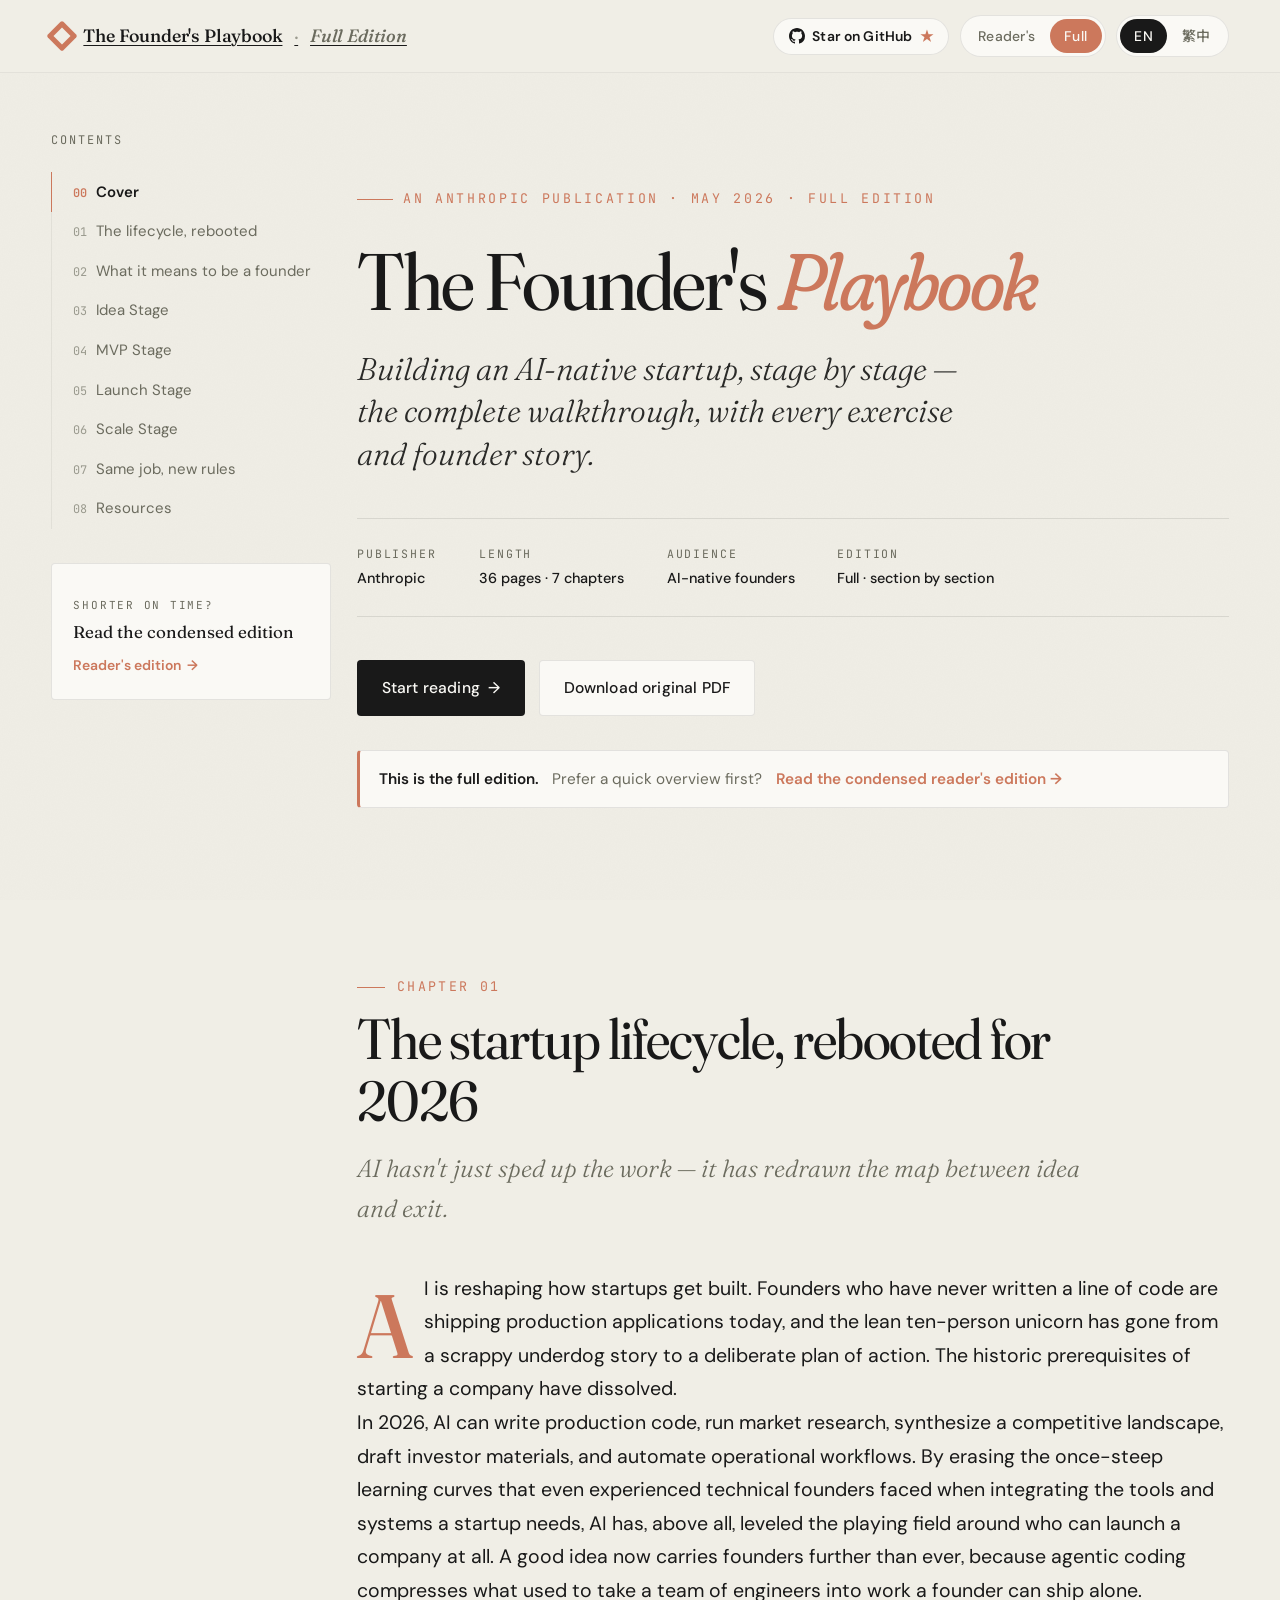
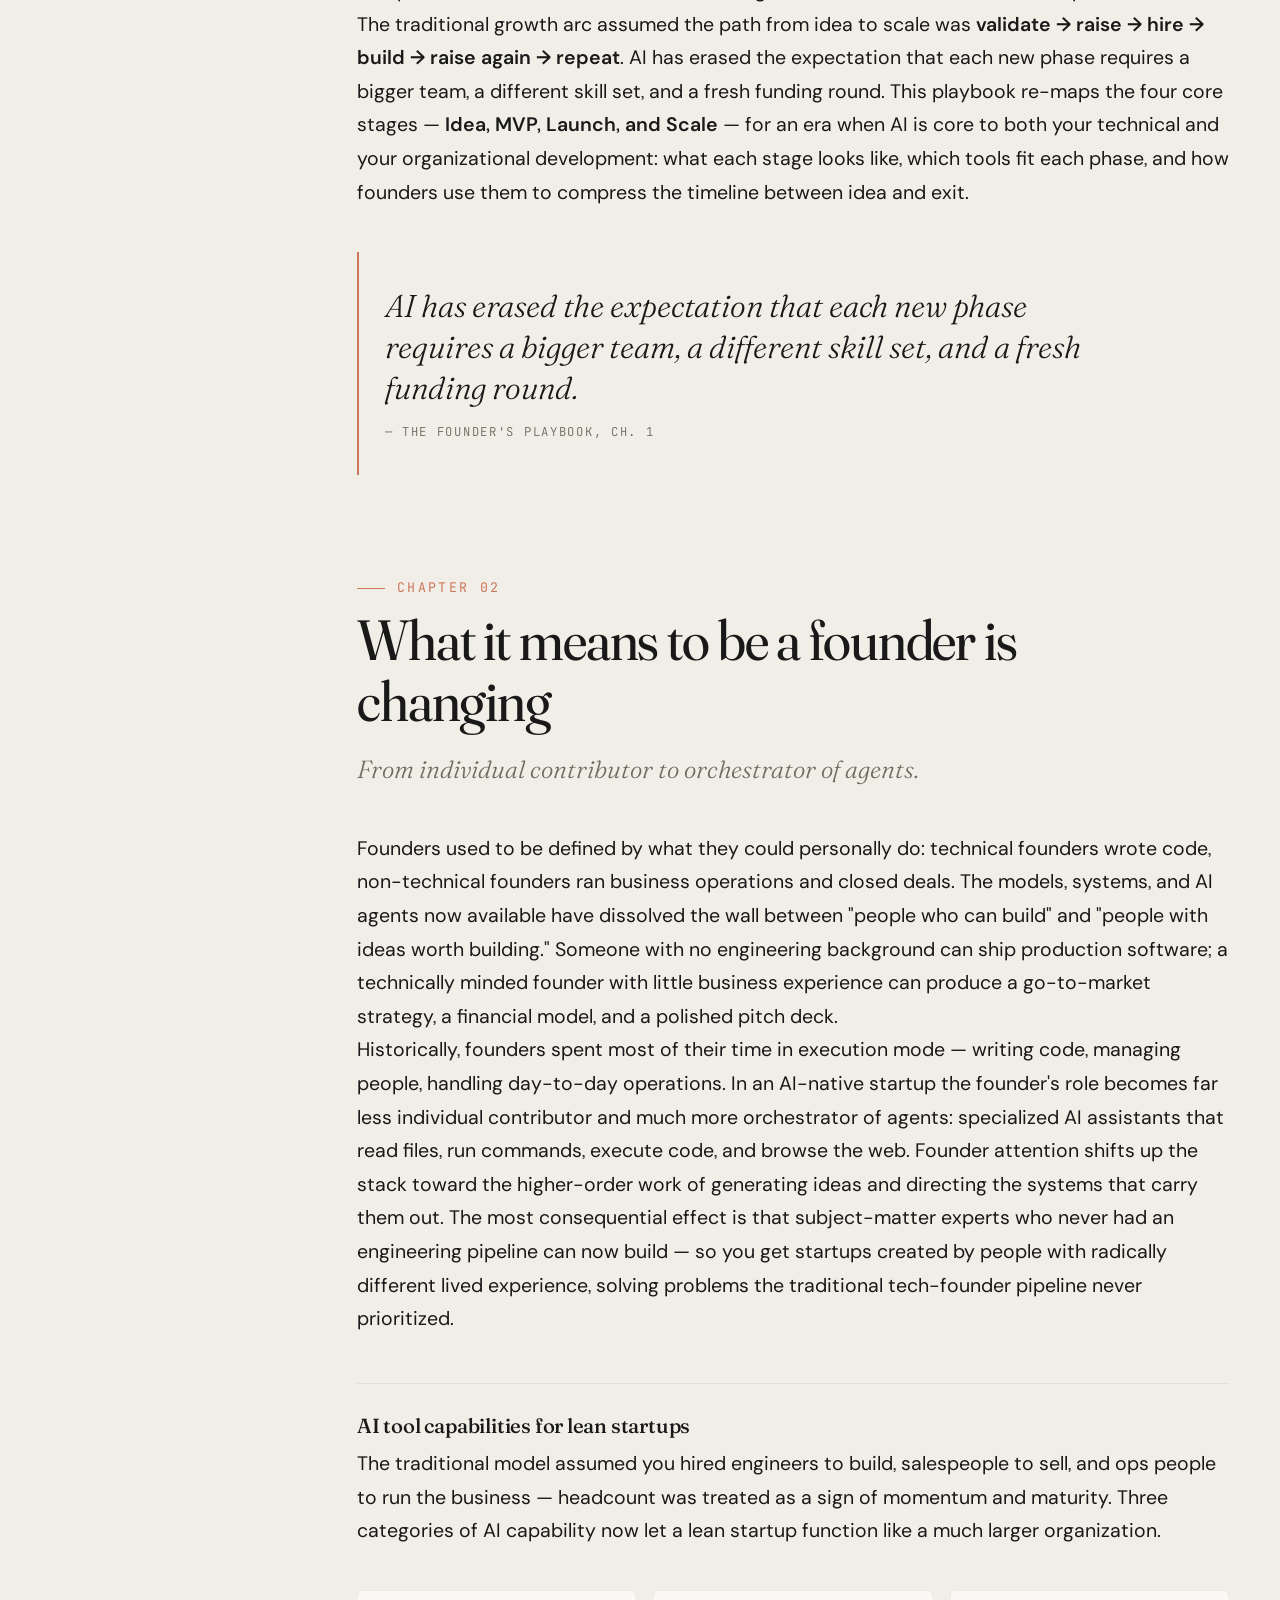
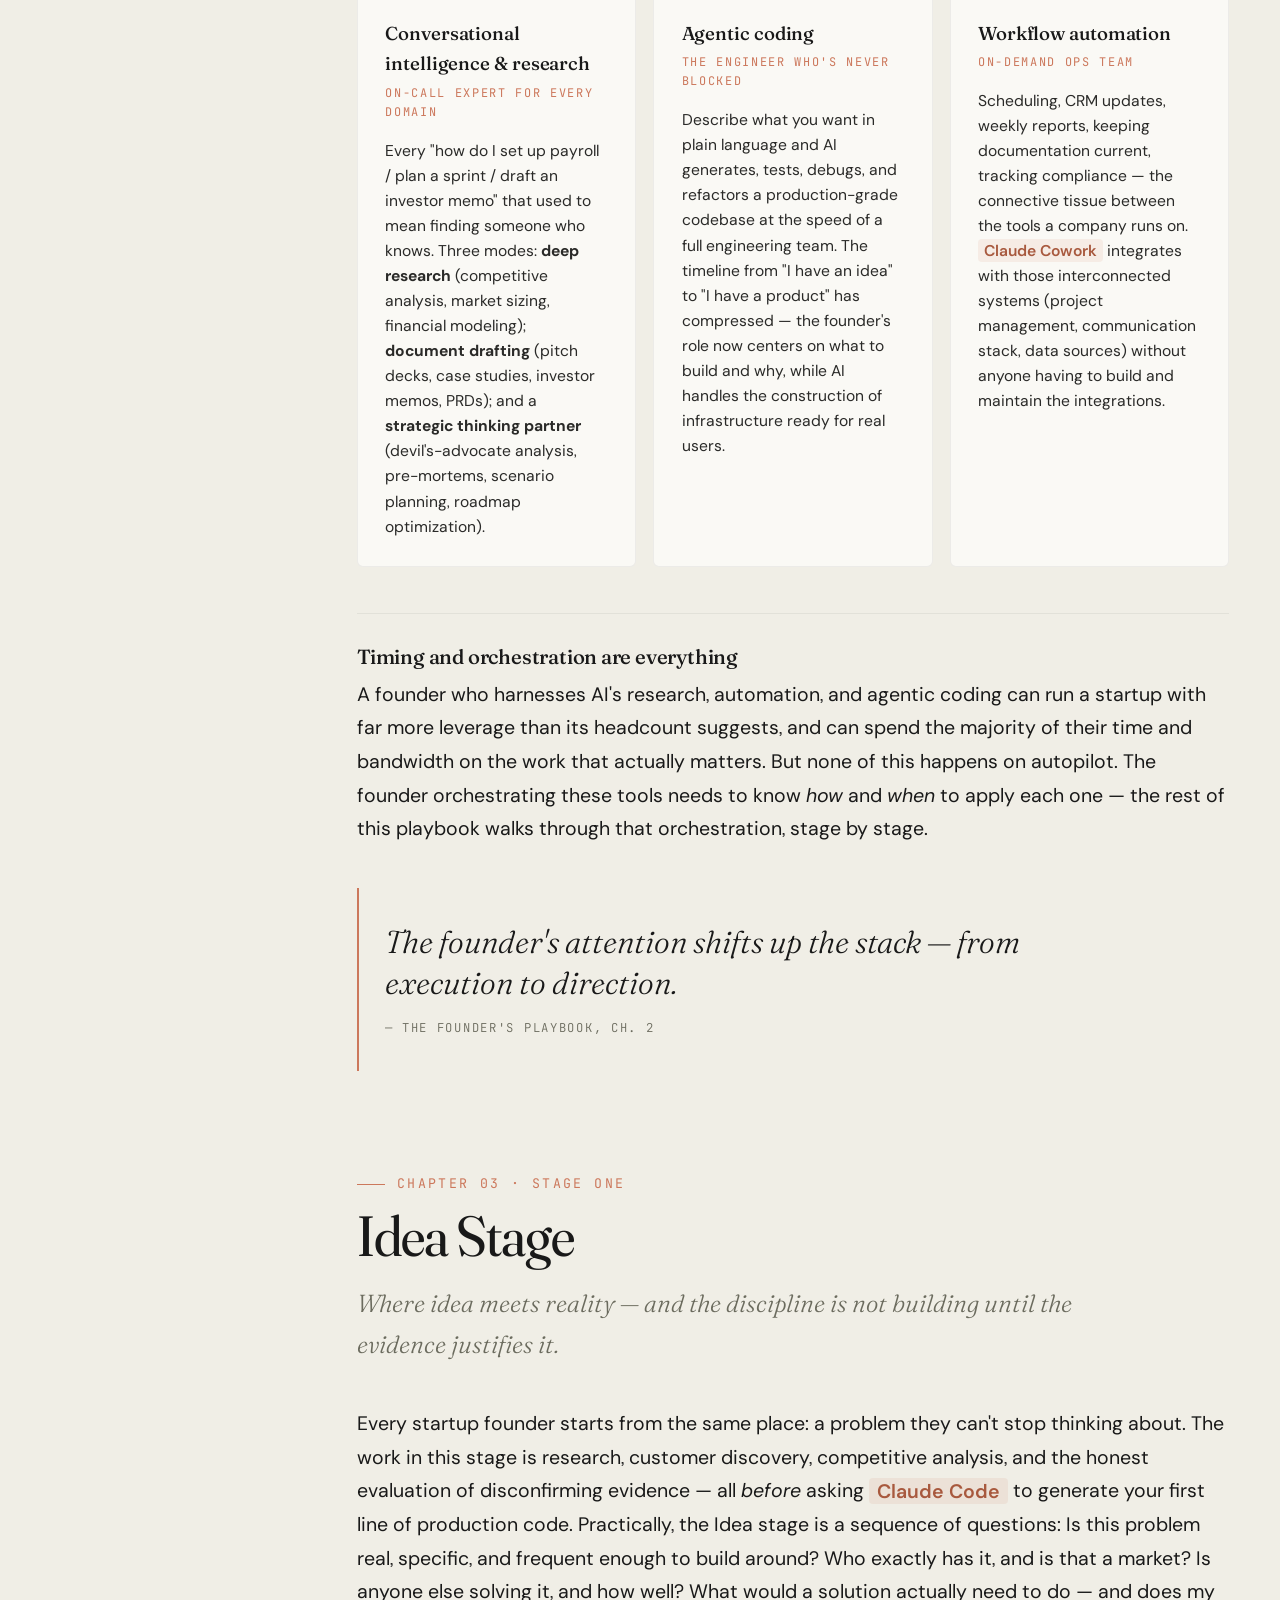
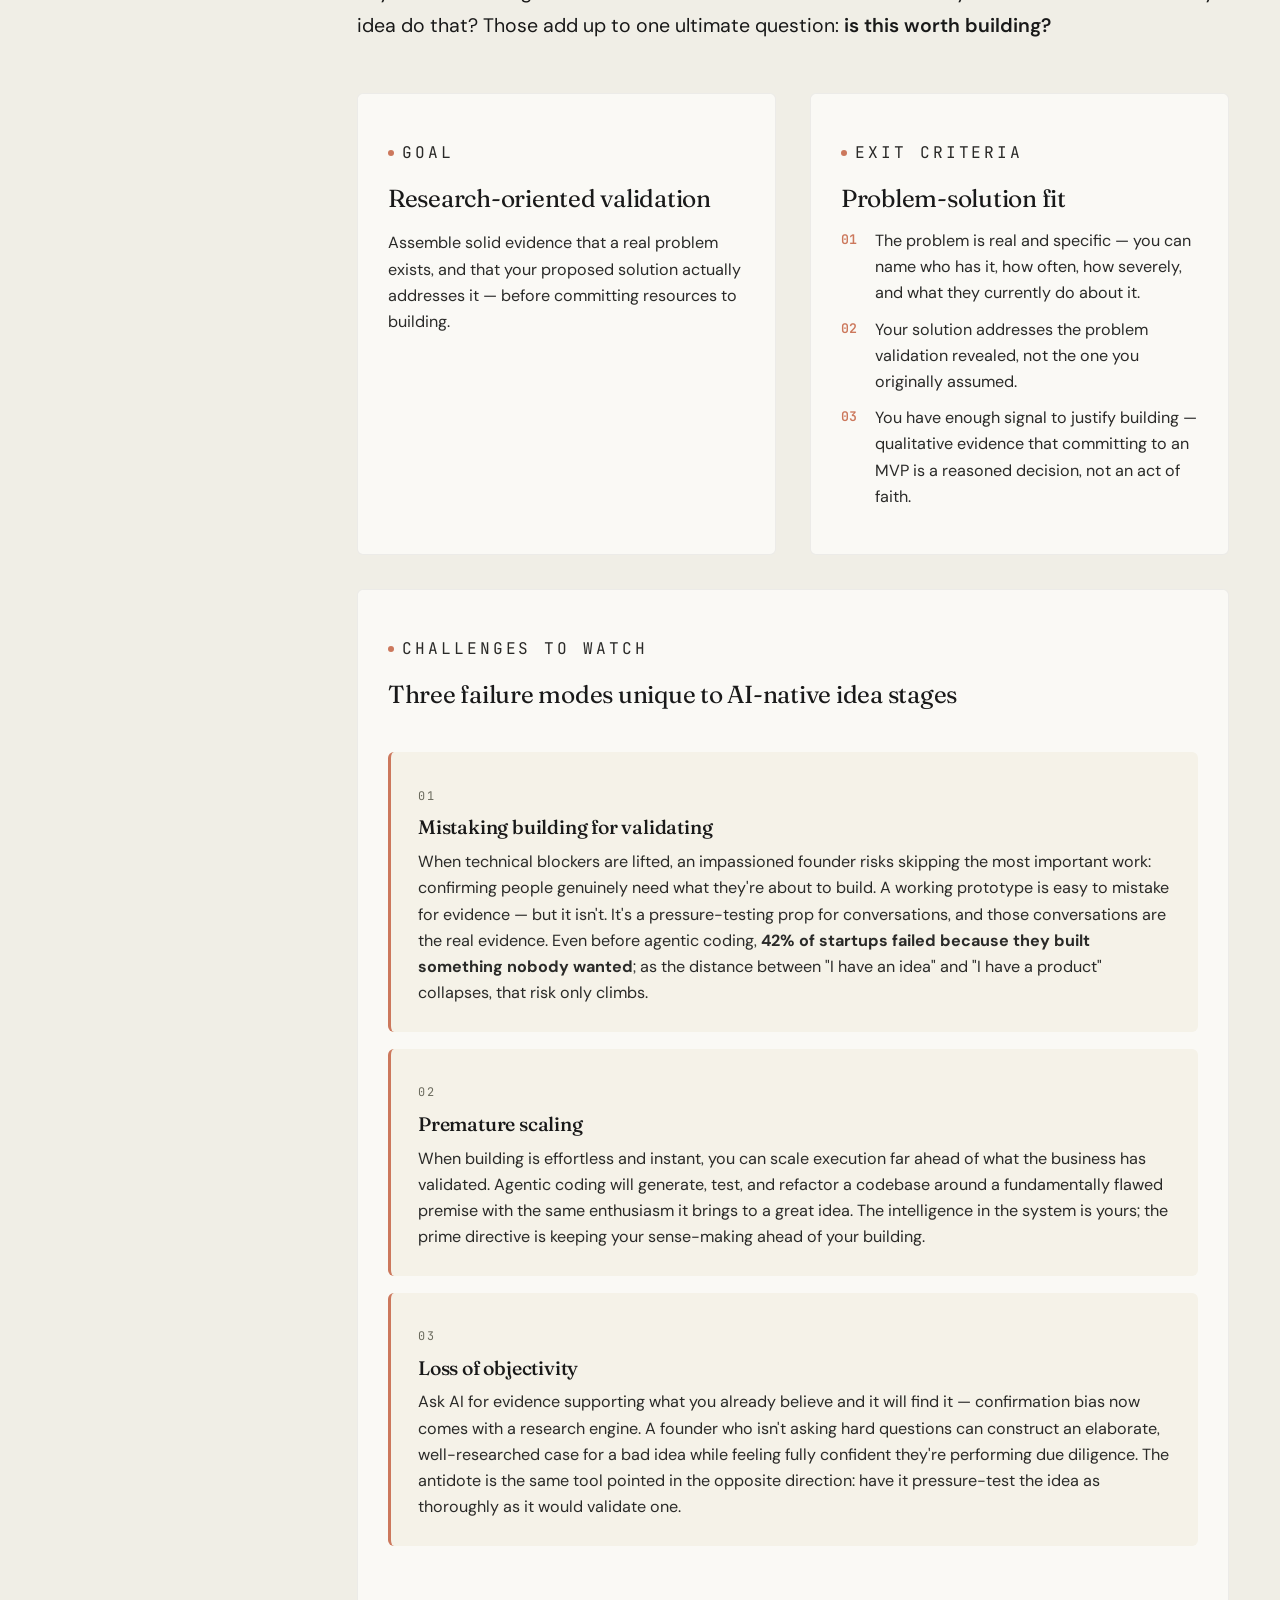
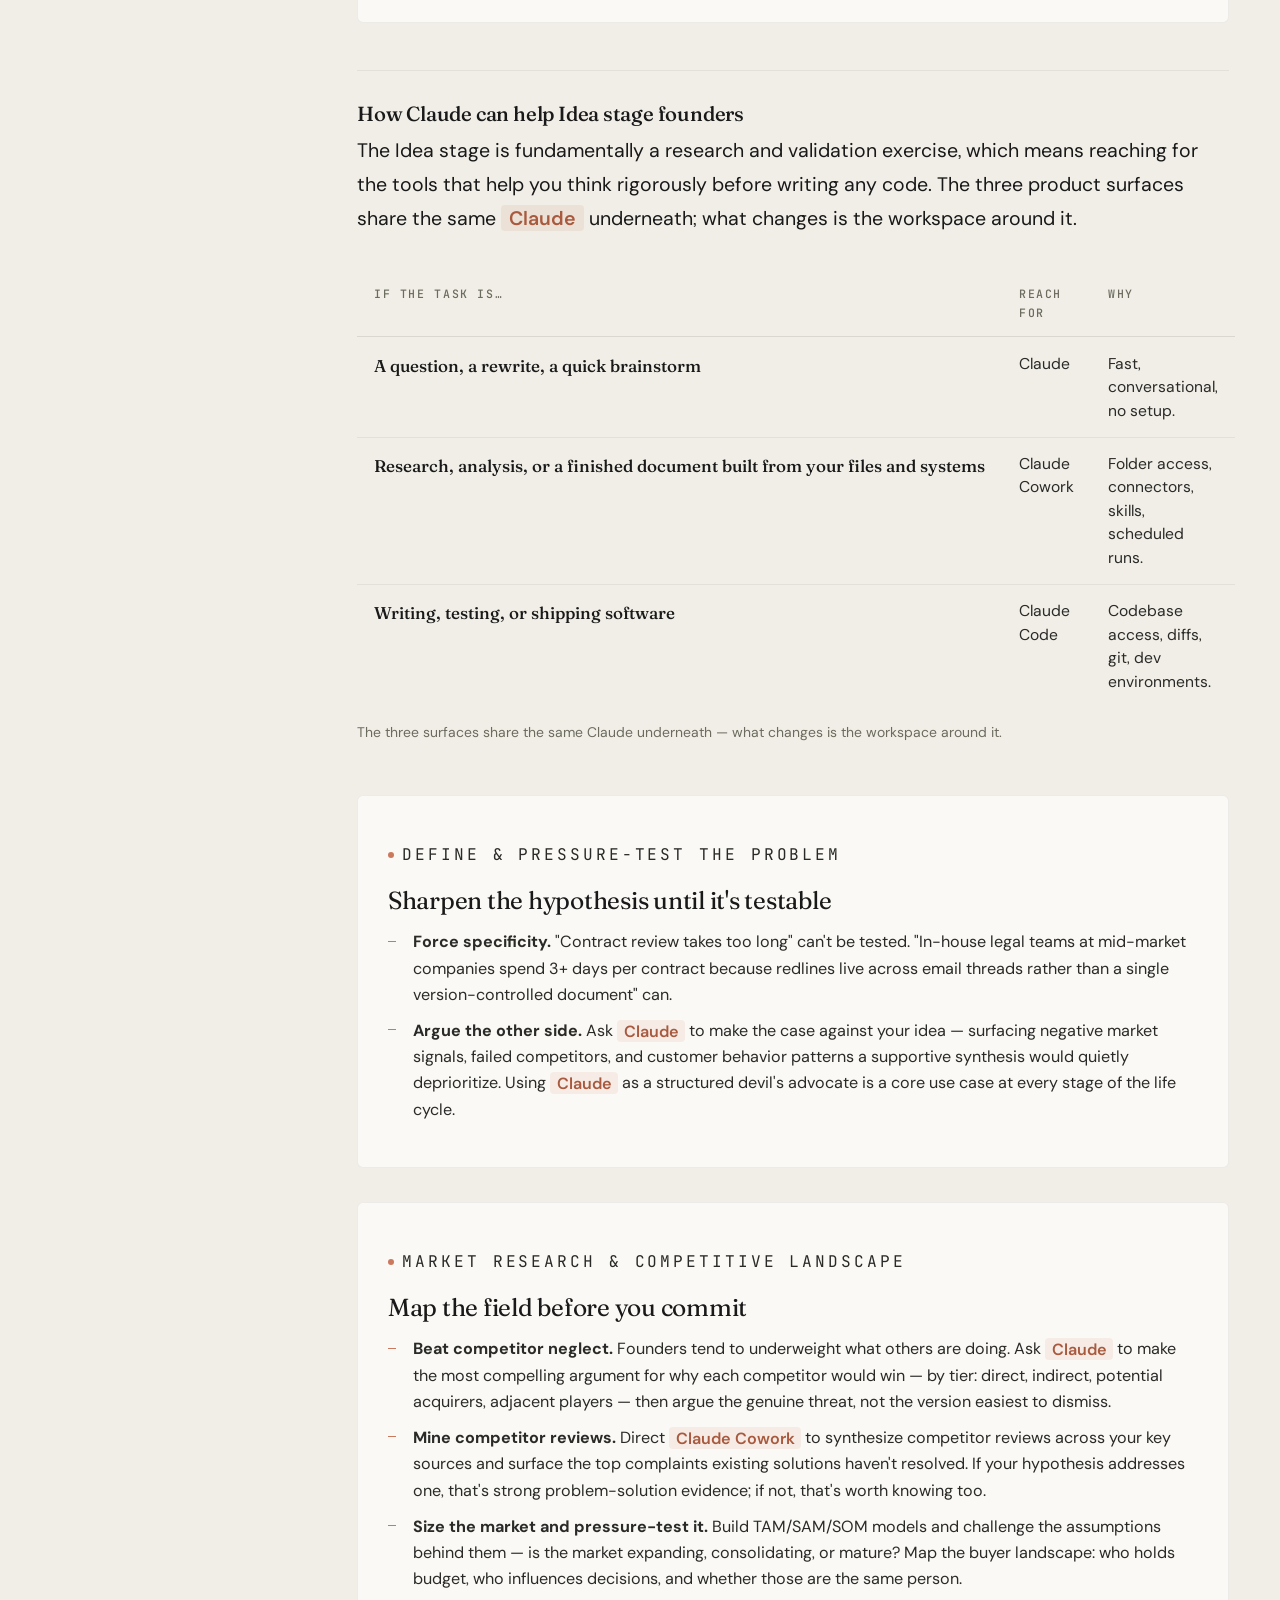
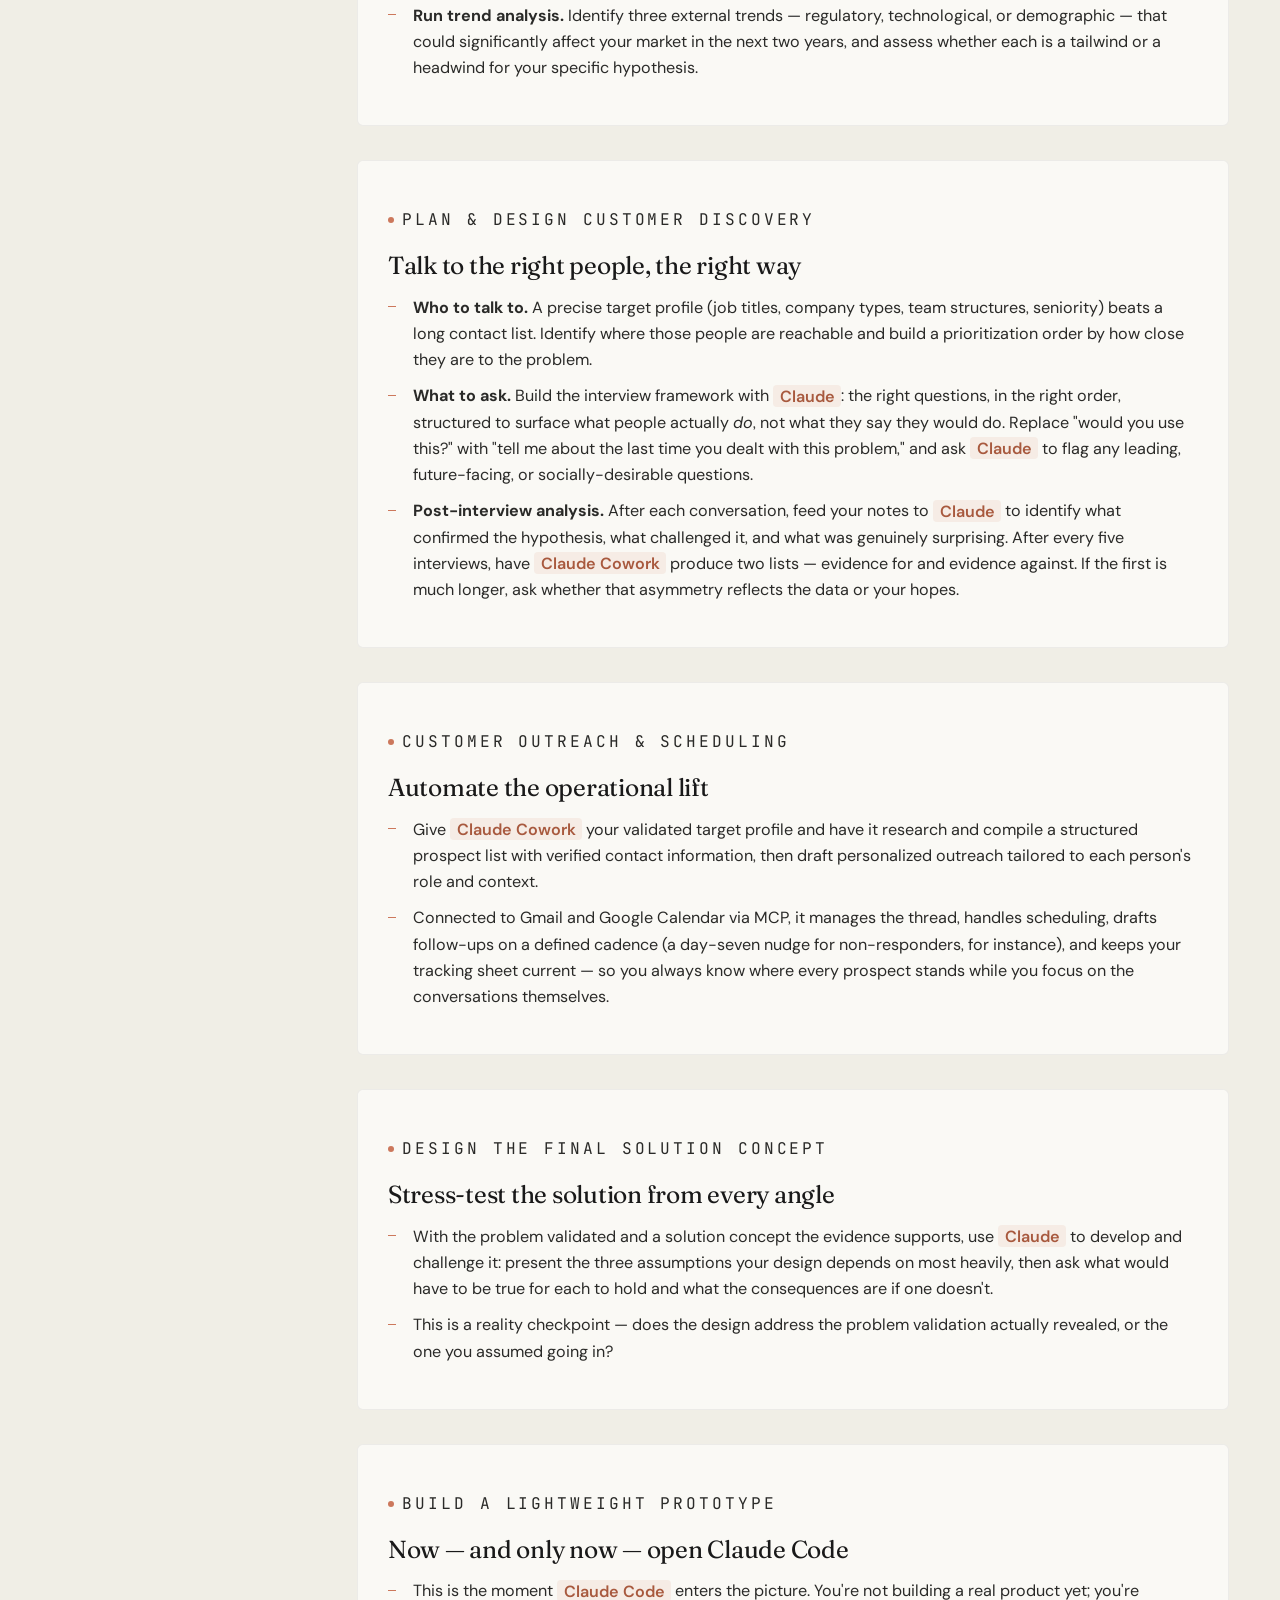
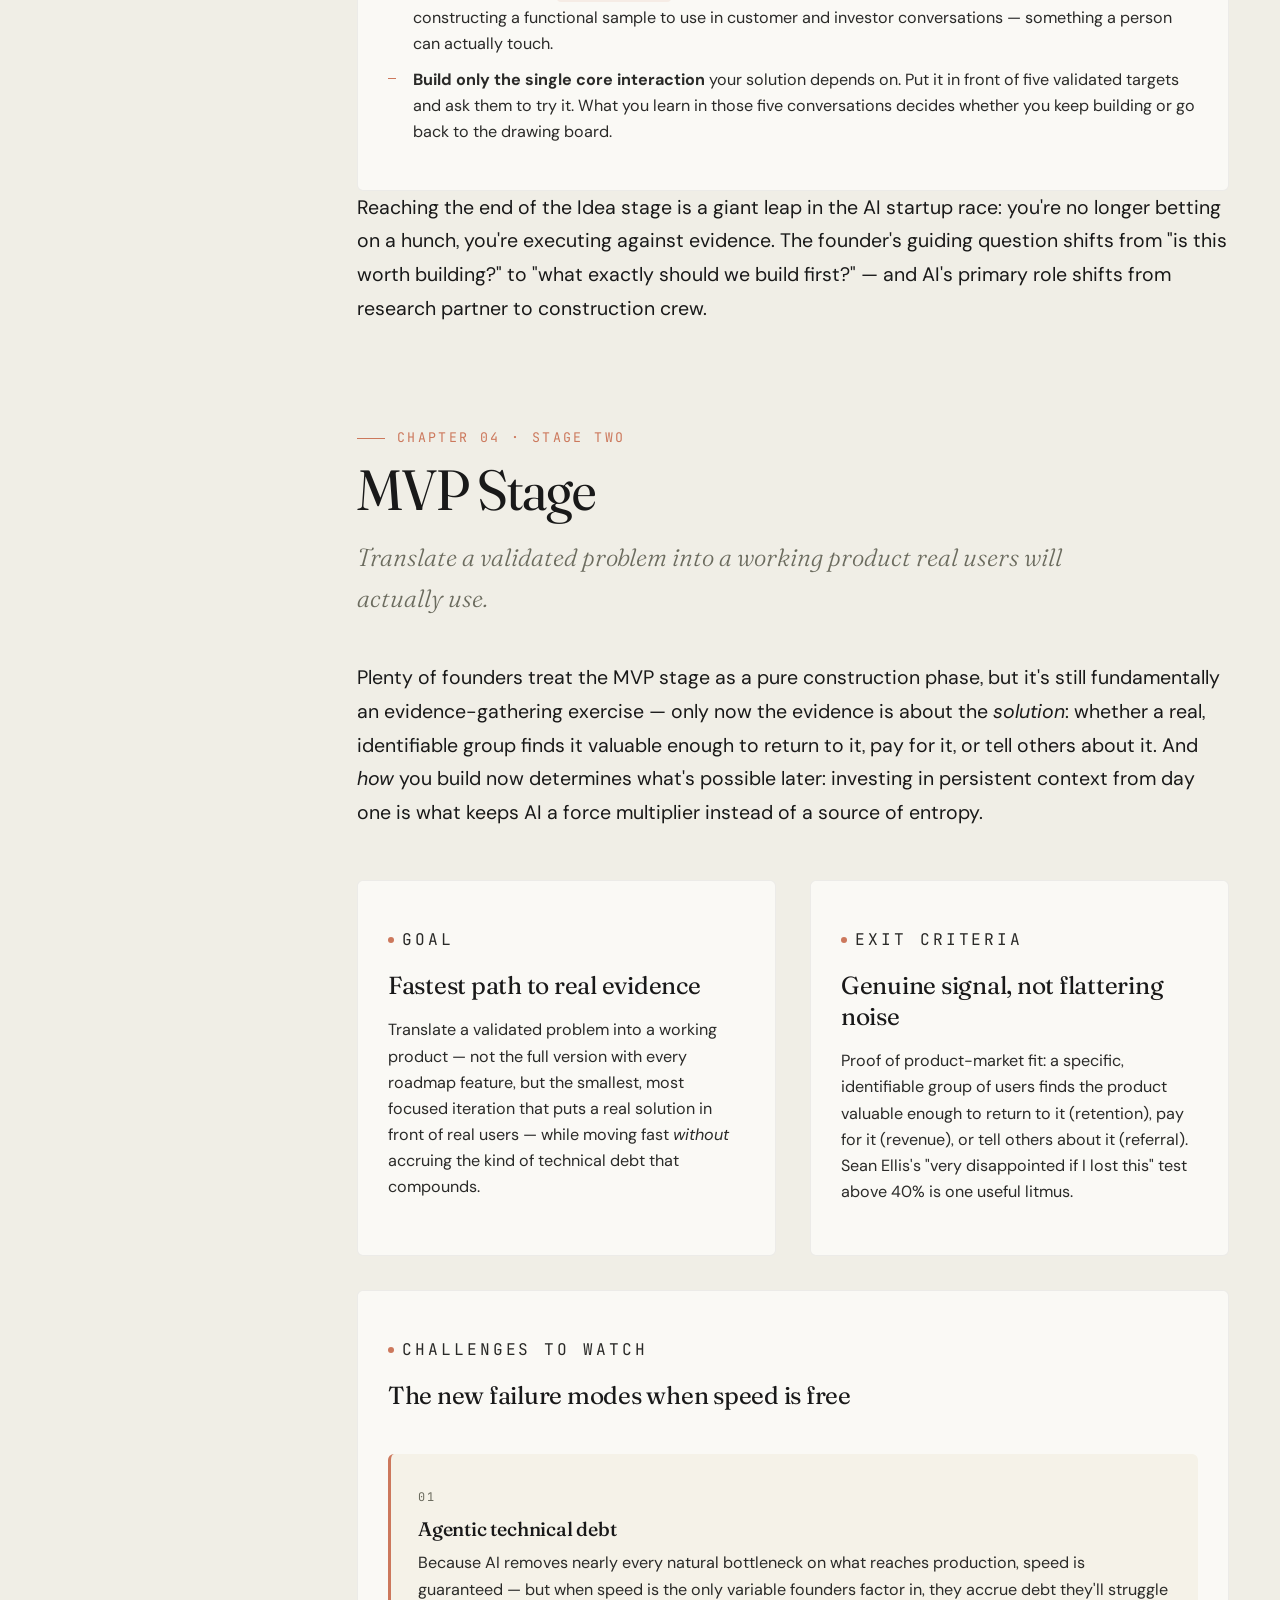
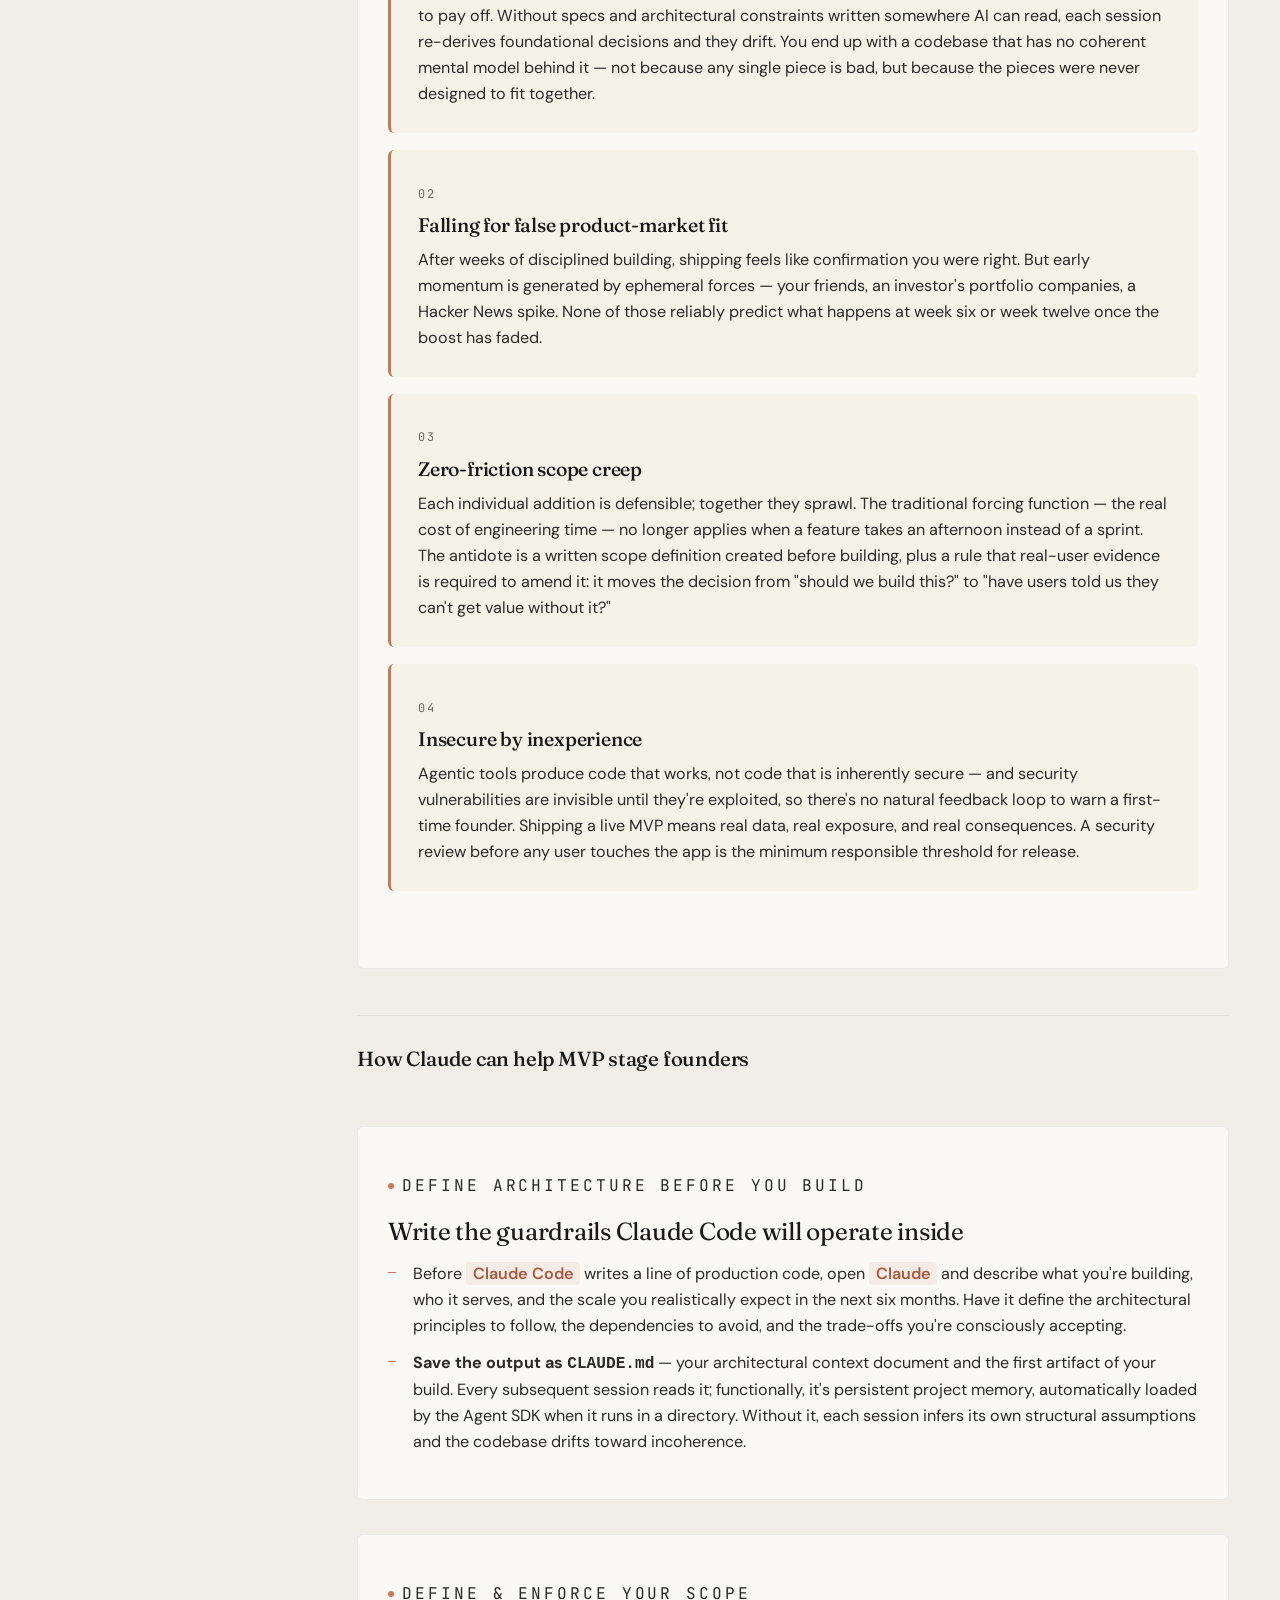
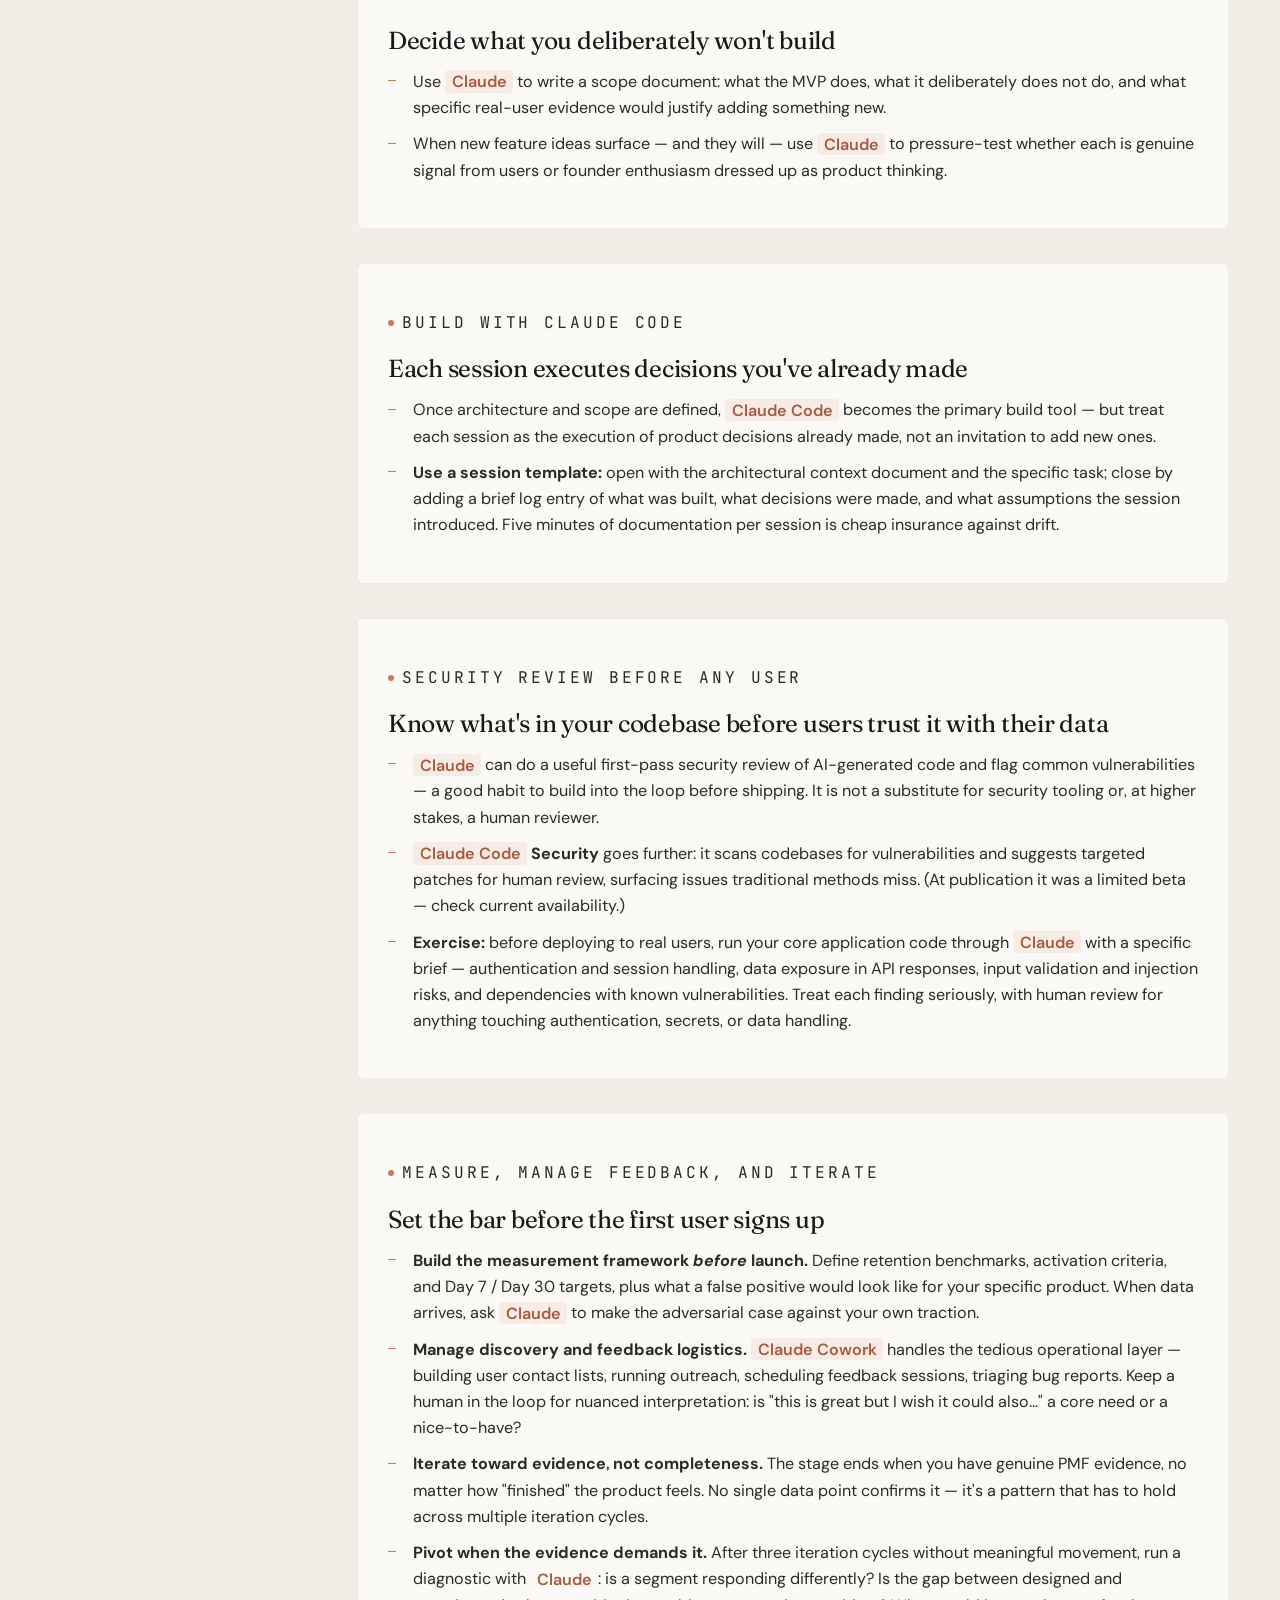
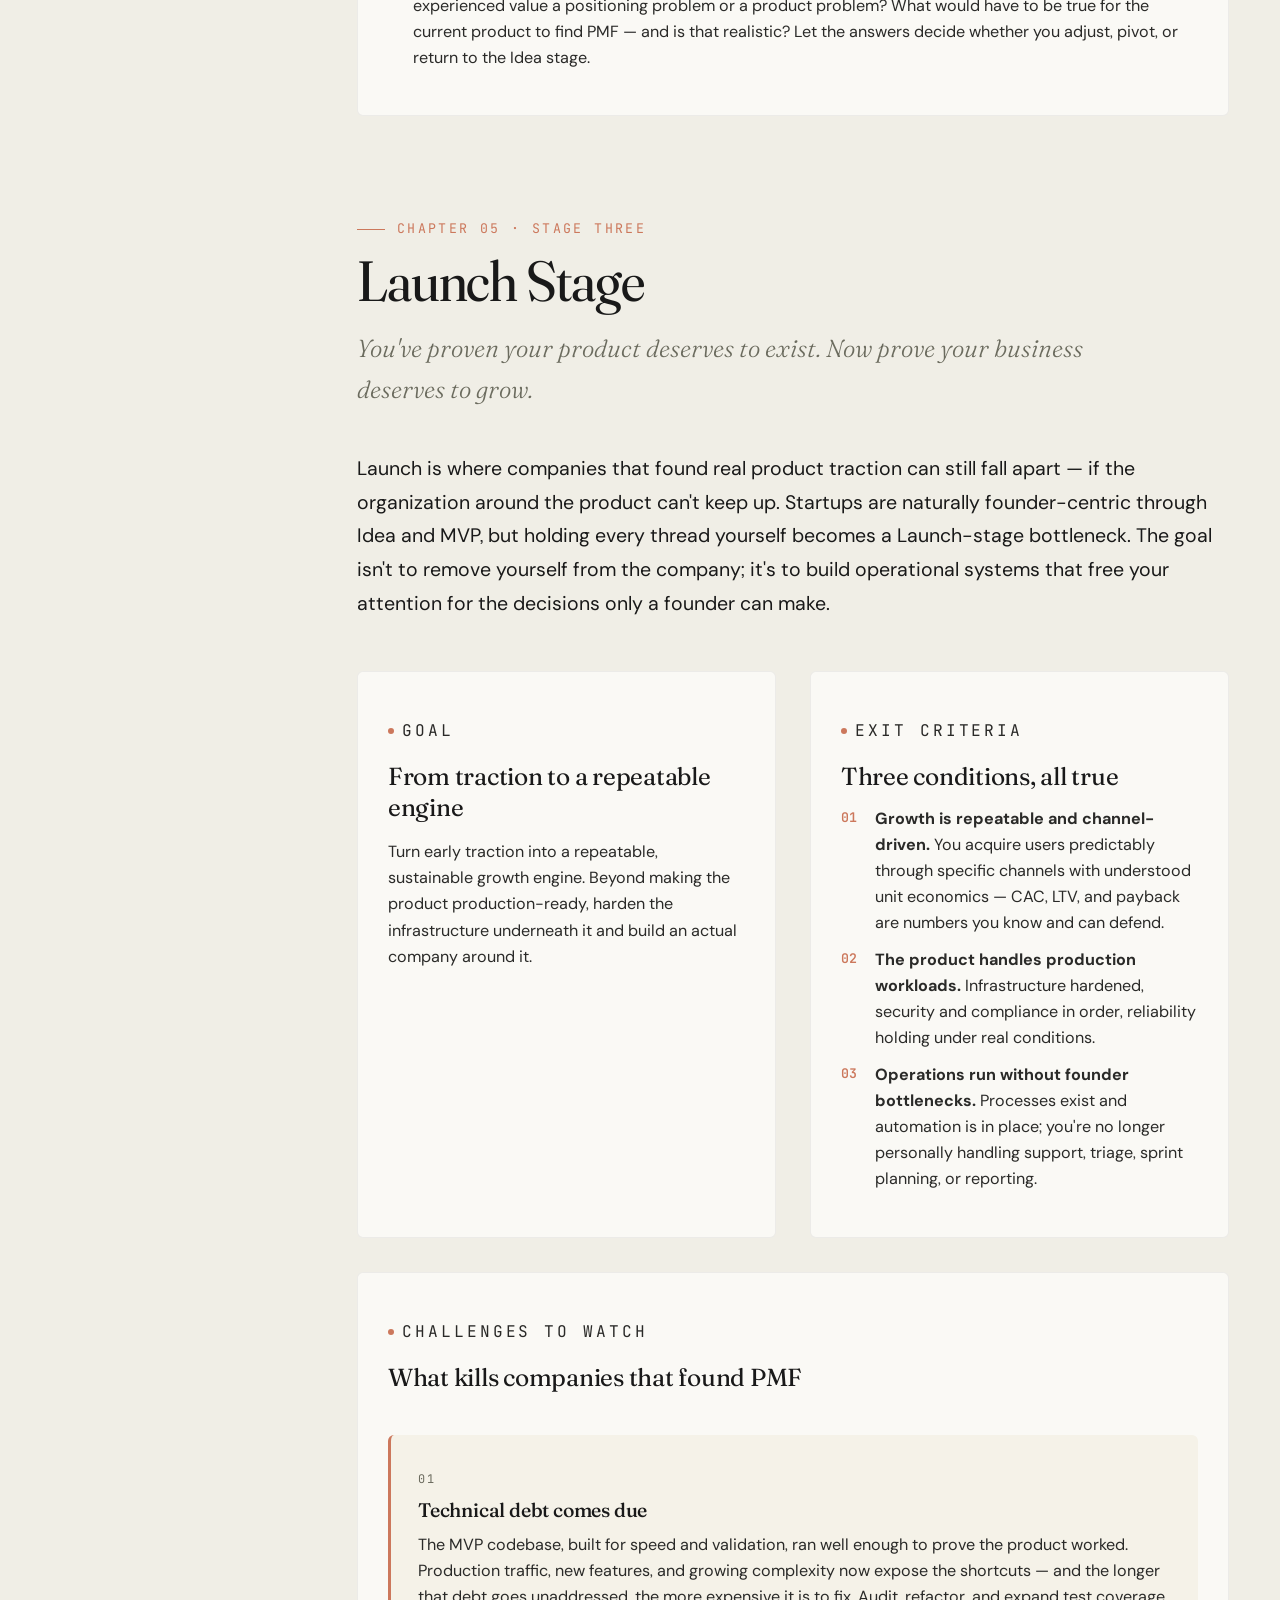
==== full/index.html @ 5151005b "feat: add full edition with reader's/full version switcher Offer two reading depths, bilingual:  - N" ====
<!DOCTYPE html>
<html lang="en">
<head>
<meta charset="UTF-8">
<meta name="viewport" content="width=device-width, initial-scale=1">
<title>The Founder's Playbook · Full Edition</title>
<meta name="description" content="The full section-by-section reader's edition of Anthropic's The Founder's Playbook — every stage, exercise, and founder story for building an AI-native startup.">
<meta property="og:title" content="The Founder's Playbook · Full Edition">
<meta property="og:description" content="The comprehensive edition of Anthropic's playbook for AI-native founders — Idea, MVP, Launch, and Scale, section by section.">
<meta property="og:type" content="article">
<link rel="preconnect" href="https://fonts.googleapis.com">
<link rel="preconnect" href="https://fonts.gstatic.com" crossorigin>
<link href="https://fonts.googleapis.com/css2?family=Fraunces:ital,opsz,wght,SOFT@0,9..144,300..600,30..100;1,9..144,300..600,30..100&family=DM+Sans:wght@300;400;500;600;700&family=JetBrains+Mono:wght@400;500&family=Noto+Serif+TC:wght@300;400;500;700&family=Noto+Sans+TC:wght@300;400;500;700&display=swap" rel="stylesheet">
<link rel="stylesheet" href="../assets/styles.css">
<link rel="icon" href="data:image/svg+xml,%3Csvg xmlns='http://www.w3.org/2000/svg' viewBox='0 0 16 16'%3E%3Crect width='10' height='10' x='3' y='3' fill='%23CC785C' transform='rotate(45 8 8)'/%3E%3Crect width='4' height='4' x='6' y='6' fill='%23F0EEE6' transform='rotate(45 8 8)'/%3E%3C/svg%3E">
</head>
<body>

<div class="progress" aria-hidden="true"></div>

<header class="site-header">
  <div class="site-header__inner">
    <a class="brand" href="#cover" aria-label="The Founder's Playbook home">
      <span class="brand__mark" aria-hidden="true"></span>
      <span>The Founder's Playbook</span>
      <span class="brand__sep">·</span>
      <span class="brand__sub">Full Edition</span>
    </a>
    <div class="site-header__actions">
      <a class="ghstar" href="https://github.com/tingwei161803/anthropic-the-founder-playbook" target="_blank" rel="noopener" aria-label="Star this project on GitHub">
        <svg class="ghstar__logo" viewBox="0 0 16 16" aria-hidden="true" fill="currentColor"><path d="M8 0C3.58 0 0 3.58 0 8c0 3.54 2.29 6.53 5.47 7.59.4.07.55-.17.55-.38 0-.19-.01-.82-.01-1.49-2.01.37-2.53-.49-2.69-.94-.09-.23-.48-.94-.82-1.13-.28-.15-.68-.52-.01-.53.63-.01 1.08.58 1.23.82.72 1.21 1.87.87 2.33.66.07-.52.28-.87.51-1.07-1.78-.2-3.64-.89-3.64-3.95 0-.87.31-1.59.82-2.15-.08-.2-.36-1.02.08-2.12 0 0 .67-.21 2.2.82.64-.18 1.32-.27 2-.27.68 0 1.36.09 2 .27 1.53-1.04 2.2-.82 2.2-.82.44 1.1.16 1.92.08 2.12.51.56.82 1.27.82 2.15 0 3.07-1.87 3.75-3.65 3.95.29.25.54.73.54 1.48 0 1.07-.01 1.93-.01 2.2 0 .21.15.46.55.38A8.013 8.013 0 0016 8c0-4.42-3.58-8-8-8z"></path></svg>
        <span class="ghstar__text">Star on GitHub</span>
        <span class="ghstar__star" aria-hidden="true">★</span>
        <span class="ghstar__count" hidden></span>
      </a>
      <nav class="ver-switch" aria-label="Edition">
        <a href="../" data-version-link>Reader's</a>
        <a href="./" aria-current="true">Full</a>
      </nav>
      <nav class="lang-switch" aria-label="Language">
        <a href="./" aria-current="true">EN</a>
        <a href="./zh-Hant/" data-lang-link>繁中</a>
      </nav>
    </div>
  </div>
</header>

<div class="layout">

  <!-- ============ TOC ============ -->
  <aside class="toc" aria-label="Contents">
    <button class="toc__toggle" type="button">Contents</button>
    <div class="toc__panel">
      <p class="toc__label">Contents</p>
      <ol class="toc__list">
        <li class="toc__item" data-target="cover"><a href="#cover"><span class="toc__num">00</span>Cover</a></li>
        <li class="toc__item" data-target="ch01"><a href="#ch01"><span class="toc__num">01</span>The lifecycle, rebooted</a></li>
        <li class="toc__item" data-target="ch02"><a href="#ch02"><span class="toc__num">02</span>What it means to be a founder</a></li>
        <li class="toc__item" data-target="ch03"><a href="#ch03"><span class="toc__num">03</span>Idea Stage</a></li>
        <li class="toc__item" data-target="ch04"><a href="#ch04"><span class="toc__num">04</span>MVP Stage</a></li>
        <li class="toc__item" data-target="ch05"><a href="#ch05"><span class="toc__num">05</span>Launch Stage</a></li>
        <li class="toc__item" data-target="ch06"><a href="#ch06"><span class="toc__num">06</span>Scale Stage</a></li>
        <li class="toc__item" data-target="ch07"><a href="#ch07"><span class="toc__num">07</span>Same job, new rules</a></li>
        <li class="toc__item" data-target="resources"><a href="#resources"><span class="toc__num">08</span>Resources</a></li>
      </ol>

      <div class="toc__cta">
        <p class="toc__cta-label">Shorter on time?</p>
        <p class="toc__cta-title">Read the condensed edition</p>
        <a class="toc__cta-link" href="../" data-version-link>Reader's edition</a>
      </div>
    </div>
  </aside>

  <!-- ============ MAIN ============ -->
  <main class="main">

    <!-- ====== Cover / Hero ====== -->
    <section class="section hero" id="cover">
      <p class="hero__eyebrow">An Anthropic Publication · May 2026 · Full Edition</p>
      <h1 class="hero__title">The Founder's <em>Playbook</em></h1>
      <p class="hero__lede">Building an AI-native startup, stage by stage — the complete walkthrough, with every exercise and founder story.</p>

      <div class="hero__meta">
        <div class="hero__meta-item">
          <span class="hero__meta-label">Publisher</span>
          <span class="hero__meta-value">Anthropic</span>
        </div>
        <div class="hero__meta-item">
          <span class="hero__meta-label">Length</span>
          <span class="hero__meta-value">36 pages · 7 chapters</span>
        </div>
        <div class="hero__meta-item">
          <span class="hero__meta-label">Audience</span>
          <span class="hero__meta-value">AI-native founders</span>
        </div>
        <div class="hero__meta-item">
          <span class="hero__meta-label">Edition</span>
          <span class="hero__meta-value">Full · section by section</span>
        </div>
      </div>

      <div class="hero__actions">
        <a class="btn btn--primary" href="#ch01">
          Start reading <span class="btn__arrow">→</span>
        </a>
        <a class="btn btn--secondary" href="https://cdn.prod.website-files.com/6889473510b50328dbb70ae6/69fe2a55b93bb0732b1fe33c_The-Founders-Playbook-05062026_v3%20(1).pdf" target="_blank" rel="noopener">
          Download original PDF
        </a>
      </div>

      <p class="hero__more">
        <strong>This is the full edition.</strong>
        <span>Prefer a quick overview first?</span>
        <a href="../" data-version-link>Read the condensed reader's edition</a>
      </p>
    </section>

    <!-- ====== Chapter 1 ====== -->
    <section class="section" id="ch01">
      <header class="chapter__head">
        <span class="chapter__num">Chapter 01</span>
        <h2 class="chapter__title">The startup lifecycle, rebooted for 2026</h2>
        <p class="chapter__sub">AI hasn't just sped up the work — it has redrawn the map between idea and exit.</p>
      </header>

      <div class="prose">
        <p class="dropcap">AI is reshaping how startups get built. Founders who have never written a line of code are shipping production applications today, and the lean ten-person unicorn has gone from a scrappy underdog story to a deliberate plan of action. The historic prerequisites of starting a company have dissolved.</p>
        <p>In 2026, AI can write production code, run market research, synthesize a competitive landscape, draft investor materials, and automate operational workflows. By erasing the once-steep learning curves that even experienced technical founders faced when integrating the tools and systems a startup needs, AI has, above all, leveled the playing field around who can launch a company at all. A good idea now carries founders further than ever, because agentic coding compresses what used to take a team of engineers into work a founder can ship alone.</p>
        <p>The traditional growth arc assumed the path from idea to scale was <strong>validate → raise → hire → build → raise again → repeat</strong>. AI has erased the expectation that each new phase requires a bigger team, a different skill set, and a fresh funding round. This playbook re-maps the four core stages — <strong>Idea, MVP, Launch, and Scale</strong> — for an era when AI is core to both your technical and your organizational development: what each stage looks like, which tools fit each phase, and how founders use them to compress the timeline between idea and exit.</p>
      </div>

      <blockquote class="pullquote">
        AI has erased the expectation that each new phase requires a bigger team, a different skill set, and a fresh funding round.
        <span class="pullquote__attr">— The Founder's Playbook, Ch. 1</span>
      </blockquote>
    </section>

    <!-- ====== Chapter 2 ====== -->
    <section class="section" id="ch02">
      <header class="chapter__head">
        <span class="chapter__num">Chapter 02</span>
        <h2 class="chapter__title">What it means to be a founder is changing</h2>
        <p class="chapter__sub">From individual contributor to orchestrator of agents.</p>
      </header>

      <div class="prose">
        <p>Founders used to be defined by what they could personally do: technical founders wrote code, non-technical founders ran business operations and closed deals. The models, systems, and AI agents now available have dissolved the wall between "people who can build" and "people with ideas worth building." Someone with no engineering background can ship production software; a technically minded founder with little business experience can produce a go-to-market strategy, a financial model, and a polished pitch deck.</p>
        <p>Historically, founders spent most of their time in execution mode — writing code, managing people, handling day-to-day operations. In an AI-native startup the founder's role becomes far less individual contributor and much more orchestrator of agents: specialized AI assistants that read files, run commands, execute code, and browse the web. Founder attention shifts up the stack toward the higher-order work of generating ideas and directing the systems that carry them out. The most consequential effect is that subject-matter experts who never had an engineering pipeline can now build — so you get startups created by people with radically different lived experience, solving problems the traditional tech-founder pipeline never prioritized.</p>
      </div>

      <h3 class="section-h">AI tool capabilities for lean startups</h3>
      <div class="prose">
        <p>The traditional model assumed you hired engineers to build, salespeople to sell, and ops people to run the business — headcount was treated as a sign of momentum and maturity. Three categories of AI capability now let a lean startup function like a much larger organization.</p>
      </div>

      <div class="tools">
        <article class="tool">
          <h3 class="tool__name">Conversational intelligence &amp; research</h3>
          <span class="tool__when">On-call expert for every domain</span>
          <p class="tool__desc">Every "how do I set up payroll / plan a sprint / draft an investor memo" that used to mean finding someone who knows. Three modes: <strong>deep research</strong> (competitive analysis, market sizing, financial modeling); <strong>document drafting</strong> (pitch decks, case studies, investor memos, PRDs); and a <strong>strategic thinking partner</strong> (devil's-advocate analysis, pre-mortems, scenario planning, roadmap optimization).</p>
        </article>
        <article class="tool">
          <h3 class="tool__name">Agentic coding</h3>
          <span class="tool__when">The engineer who's never blocked</span>
          <p class="tool__desc">Describe what you want in plain language and AI generates, tests, debugs, and refactors a production-grade codebase at the speed of a full engineering team. The timeline from "I have an idea" to "I have a product" has compressed — the founder's role now centers on what to build and why, while AI handles the construction of infrastructure ready for real users.</p>
        </article>
        <article class="tool">
          <h3 class="tool__name">Workflow automation</h3>
          <span class="tool__when">On-demand ops team</span>
          <p class="tool__desc">Scheduling, CRM updates, weekly reports, keeping documentation current, tracking compliance — the connective tissue between the tools a company runs on. Claude Cowork integrates with those interconnected systems (project management, communication stack, data sources) without anyone having to build and maintain the integrations.</p>
        </article>
      </div>

      <h3 class="section-h">Timing and orchestration are everything</h3>
      <div class="prose">
        <p>A founder who harnesses AI's research, automation, and agentic coding can run a startup with far more leverage than its headcount suggests, and can spend the majority of their time and bandwidth on the work that actually matters. But none of this happens on autopilot. The founder orchestrating these tools needs to know <em>how</em> and <em>when</em> to apply each one — the rest of this playbook walks through that orchestration, stage by stage.</p>
      </div>

      <blockquote class="pullquote">
        The founder's attention shifts up the stack — from execution to direction.
        <span class="pullquote__attr">— The Founder's Playbook, Ch. 2</span>
      </blockquote>
    </section>

    <!-- ====== Chapter 3 — Idea ====== -->
    <section class="section" id="ch03">
      <header class="chapter__head">
        <span class="chapter__num">Chapter 03 · Stage One</span>
        <h2 class="chapter__title">Idea Stage</h2>
        <p class="chapter__sub">Where idea meets reality — and the discipline is <em>not</em> building until the evidence justifies it.</p>
      </header>

      <div class="prose">
        <p>Every startup founder starts from the same place: a problem they can't stop thinking about. The work in this stage is research, customer discovery, competitive analysis, and the honest evaluation of disconfirming evidence — all <em>before</em> asking Claude Code to generate your first line of production code. Practically, the Idea stage is a sequence of questions: Is this problem real, specific, and frequent enough to build around? Who exactly has it, and is that a market? Is anyone else solving it, and how well? What would a solution actually need to do — and does my idea do that? Those add up to one ultimate question: <strong>is this worth building?</strong></p>
      </div>

      <div class="stage">
        <div class="stage__block">
          <p class="stage__block-label">Goal</p>
          <h3>Research-oriented validation</h3>
          <p>Assemble solid evidence that a real problem exists, and that your proposed solution actually addresses it — before committing resources to building.</p>
        </div>

        <div class="stage__block">
          <p class="stage__block-label">Exit criteria</p>
          <h3>Problem-solution fit</h3>
          <ol>
            <li>The problem is real and specific — you can name who has it, how often, how severely, and what they currently do about it.</li>
            <li>Your solution addresses the problem validation revealed, not the one you originally assumed.</li>
            <li>You have enough signal to justify building — qualitative evidence that committing to an MVP is a reasoned decision, not an act of faith.</li>
          </ol>
        </div>

        <div class="stage__block stage__block--wide">
          <p class="stage__block-label">Challenges to watch</p>
          <h3>Three failure modes unique to AI-native idea stages</h3>
          <div class="challenges">
            <div class="challenge">
              <span class="challenge__num">01</span>
              <h4 class="challenge__title">Mistaking building for validating</h4>
              <p class="challenge__body">When technical blockers are lifted, an impassioned founder risks skipping the most important work: confirming people genuinely need what they're about to build. A working prototype is easy to mistake for evidence — but it isn't. It's a pressure-testing prop for conversations, and those conversations are the real evidence. Even before agentic coding, <strong>42% of startups failed because they built something nobody wanted</strong>; as the distance between "I have an idea" and "I have a product" collapses, that risk only climbs.</p>
            </div>
            <div class="challenge">
              <span class="challenge__num">02</span>
              <h4 class="challenge__title">Premature scaling</h4>
              <p class="challenge__body">When building is effortless and instant, you can scale execution far ahead of what the business has validated. Agentic coding will generate, test, and refactor a codebase around a fundamentally flawed premise with the same enthusiasm it brings to a great idea. The intelligence in the system is yours; the prime directive is keeping your sense-making ahead of your building.</p>
            </div>
            <div class="challenge">
              <span class="challenge__num">03</span>
              <h4 class="challenge__title">Loss of objectivity</h4>
              <p class="challenge__body">Ask AI for evidence supporting what you already believe and it will find it — confirmation bias now comes with a research engine. A founder who isn't asking hard questions can construct an elaborate, well-researched case for a bad idea while feeling fully confident they're performing due diligence. The antidote is the same tool pointed in the opposite direction: have it pressure-test the idea as thoroughly as it would validate one.</p>
            </div>
          </div>
        </div>
      </div>

      <h3 class="section-h">How Claude can help Idea stage founders</h3>
      <div class="prose">
        <p>The Idea stage is fundamentally a research and validation exercise, which means reaching for the tools that help you think rigorously before writing any code. The three product surfaces share the same Claude underneath; what changes is the workspace around it.</p>
      </div>

      <table class="decision">
        <caption>The three surfaces share the same Claude underneath — what changes is the workspace around it.</caption>
        <thead>
          <tr><th scope="col">If the task is…</th><th scope="col">Reach for</th><th scope="col">Why</th></tr>
        </thead>
        <tbody>
          <tr>
            <th scope="row">A question, a rewrite, a quick brainstorm</th>
            <td data-label="Reach for">Claude</td>
            <td data-label="Why">Fast, conversational, no setup.</td>
          </tr>
          <tr>
            <th scope="row">Research, analysis, or a finished document built from your files and systems</th>
            <td data-label="Reach for">Claude Cowork</td>
            <td data-label="Why">Folder access, connectors, skills, scheduled runs.</td>
          </tr>
          <tr>
            <th scope="row">Writing, testing, or shipping software</th>
            <td data-label="Reach for">Claude Code</td>
            <td data-label="Why">Codebase access, diffs, git, dev environments.</td>
          </tr>
        </tbody>
      </table>

      <div class="stage">
        <div class="stage__block stage__block--wide">
          <p class="stage__block-label">Define &amp; pressure-test the problem</p>
          <h3>Sharpen the hypothesis until it's testable</h3>
          <ul>
            <li><strong>Force specificity.</strong> "Contract review takes too long" can't be tested. "In-house legal teams at mid-market companies spend 3+ days per contract because redlines live across email threads rather than a single version-controlled document" can.</li>
            <li><strong>Argue the other side.</strong> Ask Claude to make the case against your idea — surfacing negative market signals, failed competitors, and customer behavior patterns a supportive synthesis would quietly deprioritize. Using Claude as a structured devil's advocate is a core use case at every stage of the life cycle.</li>
          </ul>
        </div>

        <div class="stage__block stage__block--wide">
          <p class="stage__block-label">Market research &amp; competitive landscape</p>
          <h3>Map the field before you commit</h3>
          <ul>
            <li><strong>Beat competitor neglect.</strong> Founders tend to underweight what others are doing. Ask Claude to make the most compelling argument for why each competitor would win — by tier: direct, indirect, potential acquirers, adjacent players — then argue the genuine threat, not the version easiest to dismiss.</li>
            <li><strong>Mine competitor reviews.</strong> Direct Claude Cowork to synthesize competitor reviews across your key sources and surface the top complaints existing solutions haven't resolved. If your hypothesis addresses one, that's strong problem-solution evidence; if not, that's worth knowing too.</li>
            <li><strong>Size the market and pressure-test it.</strong> Build TAM/SAM/SOM models and challenge the assumptions behind them — is the market expanding, consolidating, or mature? Map the buyer landscape: who holds budget, who influences decisions, and whether those are the same person.</li>
            <li><strong>Run trend analysis.</strong> Identify three external trends — regulatory, technological, or demographic — that could significantly affect your market in the next two years, and assess whether each is a tailwind or a headwind for your specific hypothesis.</li>
          </ul>
        </div>

        <div class="stage__block stage__block--wide">
          <p class="stage__block-label">Plan &amp; design customer discovery</p>
          <h3>Talk to the right people, the right way</h3>
          <ul>
            <li><strong>Who to talk to.</strong> A precise target profile (job titles, company types, team structures, seniority) beats a long contact list. Identify where those people are reachable and build a prioritization order by how close they are to the problem.</li>
            <li><strong>What to ask.</strong> Build the interview framework with Claude: the right questions, in the right order, structured to surface what people actually <em>do</em>, not what they say they would do. Replace "would you use this?" with "tell me about the last time you dealt with this problem," and ask Claude to flag any leading, future-facing, or socially-desirable questions.</li>
            <li><strong>Post-interview analysis.</strong> After each conversation, feed your notes to Claude to identify what confirmed the hypothesis, what challenged it, and what was genuinely surprising. After every five interviews, have Claude Cowork produce two lists — evidence for and evidence against. If the first is much longer, ask whether that asymmetry reflects the data or your hopes.</li>
          </ul>
        </div>

        <div class="stage__block stage__block--wide">
          <p class="stage__block-label">Customer outreach &amp; scheduling</p>
          <h3>Automate the operational lift</h3>
          <ul>
            <li>Give Claude Cowork your validated target profile and have it research and compile a structured prospect list with verified contact information, then draft personalized outreach tailored to each person's role and context.</li>
            <li>Connected to Gmail and Google Calendar via MCP, it manages the thread, handles scheduling, drafts follow-ups on a defined cadence (a day-seven nudge for non-responders, for instance), and keeps your tracking sheet current — so you always know where every prospect stands while you focus on the conversations themselves.</li>
          </ul>
        </div>

        <div class="stage__block stage__block--wide">
          <p class="stage__block-label">Design the final solution concept</p>
          <h3>Stress-test the solution from every angle</h3>
          <ul>
            <li>With the problem validated and a solution concept the evidence supports, use Claude to develop and challenge it: present the three assumptions your design depends on most heavily, then ask what would have to be true for each to hold and what the consequences are if one doesn't.</li>
            <li>This is a reality checkpoint — does the design address the problem validation actually revealed, or the one you assumed going in?</li>
          </ul>
        </div>

        <div class="stage__block stage__block--wide">
          <p class="stage__block-label">Build a lightweight prototype</p>
          <h3>Now — and only now — open Claude Code</h3>
          <ul>
            <li>This is the moment Claude Code enters the picture. You're not building a real product yet; you're constructing a functional sample to use in customer and investor conversations — something a person can actually touch.</li>
            <li><strong>Build only the single core interaction</strong> your solution depends on. Put it in front of five validated targets and ask them to try it. What you learn in those five conversations decides whether you keep building or go back to the drawing board.</li>
          </ul>
        </div>
      </div>

      <div class="prose">
        <p>Reaching the end of the Idea stage is a giant leap in the AI startup race: you're no longer betting on a hunch, you're executing against evidence. The founder's guiding question shifts from "is this worth building?" to "what exactly should we build first?" — and AI's primary role shifts from research partner to construction crew.</p>
      </div>
    </section>

    <!-- ====== Chapter 4 — MVP ====== -->
    <section class="section" id="ch04">
      <header class="chapter__head">
        <span class="chapter__num">Chapter 04 · Stage Two</span>
        <h2 class="chapter__title">MVP Stage</h2>
        <p class="chapter__sub">Translate a validated problem into a working product real users will actually use.</p>
      </header>

      <div class="prose">
        <p>Plenty of founders treat the MVP stage as a pure construction phase, but it's still fundamentally an evidence-gathering exercise — only now the evidence is about the <em>solution</em>: whether a real, identifiable group finds it valuable enough to return to it, pay for it, or tell others about it. And <em>how</em> you build now determines what's possible later: investing in persistent context from day one is what keeps AI a force multiplier instead of a source of entropy.</p>
      </div>

      <div class="stage">
        <div class="stage__block">
          <p class="stage__block-label">Goal</p>
          <h3>Fastest path to real evidence</h3>
          <p>Translate a validated problem into a working product — not the full version with every roadmap feature, but the smallest, most focused iteration that puts a real solution in front of real users — while moving fast <em>without</em> accruing the kind of technical debt that compounds.</p>
        </div>

        <div class="stage__block">
          <p class="stage__block-label">Exit criteria</p>
          <h3>Genuine signal, not flattering noise</h3>
          <p>Proof of product-market fit: a specific, identifiable group of users finds the product valuable enough to return to it (retention), pay for it (revenue), or tell others about it (referral). Sean Ellis's "very disappointed if I lost this" test above 40% is one useful litmus.</p>
        </div>

        <div class="stage__block stage__block--wide">
          <p class="stage__block-label">Challenges to watch</p>
          <h3>The new failure modes when speed is free</h3>
          <div class="challenges">
            <div class="challenge">
              <span class="challenge__num">01</span>
              <h4 class="challenge__title">Agentic technical debt</h4>
              <p class="challenge__body">Because AI removes nearly every natural bottleneck on what reaches production, speed is guaranteed — but when speed is the only variable founders factor in, they accrue debt they'll struggle to pay off. Without specs and architectural constraints written somewhere AI can read, each session re-derives foundational decisions and they drift. You end up with a codebase that has no coherent mental model behind it — not because any single piece is bad, but because the pieces were never designed to fit together.</p>
            </div>
            <div class="challenge">
              <span class="challenge__num">02</span>
              <h4 class="challenge__title">Falling for false product-market fit</h4>
              <p class="challenge__body">After weeks of disciplined building, shipping feels like confirmation you were right. But early momentum is generated by ephemeral forces — your friends, an investor's portfolio companies, a Hacker News spike. None of those reliably predict what happens at week six or week twelve once the boost has faded.</p>
            </div>
            <div class="challenge">
              <span class="challenge__num">03</span>
              <h4 class="challenge__title">Zero-friction scope creep</h4>
              <p class="challenge__body">Each individual addition is defensible; together they sprawl. The traditional forcing function — the real cost of engineering time — no longer applies when a feature takes an afternoon instead of a sprint. The antidote is a written scope definition created before building, plus a rule that real-user evidence is required to amend it: it moves the decision from "should we build this?" to "have users told us they can't get value without it?"</p>
            </div>
            <div class="challenge">
              <span class="challenge__num">04</span>
              <h4 class="challenge__title">Insecure by inexperience</h4>
              <p class="challenge__body">Agentic tools produce code that works, not code that is inherently secure — and security vulnerabilities are invisible until they're exploited, so there's no natural feedback loop to warn a first-time founder. Shipping a live MVP means real data, real exposure, and real consequences. A security review before any user touches the app is the minimum responsible threshold for release.</p>
            </div>
          </div>
        </div>
      </div>

      <h3 class="section-h">How Claude can help MVP stage founders</h3>
      <div class="stage">
        <div class="stage__block stage__block--wide">
          <p class="stage__block-label">Define architecture before you build</p>
          <h3>Write the guardrails Claude Code will operate inside</h3>
          <ul>
            <li>Before Claude Code writes a line of production code, open Claude and describe what you're building, who it serves, and the scale you realistically expect in the next six months. Have it define the architectural principles to follow, the dependencies to avoid, and the trade-offs you're consciously accepting.</li>
            <li><strong>Save the output as <code>CLAUDE.md</code></strong> — your architectural context document and the first artifact of your build. Every subsequent session reads it; functionally, it's persistent project memory, automatically loaded by the Agent SDK when it runs in a directory. Without it, each session infers its own structural assumptions and the codebase drifts toward incoherence.</li>
          </ul>
        </div>

        <div class="stage__block stage__block--wide">
          <p class="stage__block-label">Define &amp; enforce your scope</p>
          <h3>Decide what you deliberately won't build</h3>
          <ul>
            <li>Use Claude to write a scope document: what the MVP does, what it deliberately does not do, and what specific real-user evidence would justify adding something new.</li>
            <li>When new feature ideas surface — and they will — use Claude to pressure-test whether each is genuine signal from users or founder enthusiasm dressed up as product thinking.</li>
          </ul>
        </div>

        <div class="stage__block stage__block--wide">
          <p class="stage__block-label">Build with Claude Code</p>
          <h3>Each session executes decisions you've already made</h3>
          <ul>
            <li>Once architecture and scope are defined, Claude Code becomes the primary build tool — but treat each session as the execution of product decisions already made, not an invitation to add new ones.</li>
            <li><strong>Use a session template:</strong> open with the architectural context document and the specific task; close by adding a brief log entry of what was built, what decisions were made, and what assumptions the session introduced. Five minutes of documentation per session is cheap insurance against drift.</li>
          </ul>
        </div>

        <div class="stage__block stage__block--wide">
          <p class="stage__block-label">Security review before any user</p>
          <h3>Know what's in your codebase before users trust it with their data</h3>
          <ul>
            <li>Claude can do a useful first-pass security review of AI-generated code and flag common vulnerabilities — a good habit to build into the loop before shipping. It is not a substitute for security tooling or, at higher stakes, a human reviewer.</li>
            <li><strong>Claude Code Security</strong> goes further: it scans codebases for vulnerabilities and suggests targeted patches for human review, surfacing issues traditional methods miss. (At publication it was a limited beta — check current availability.)</li>
            <li><strong>Exercise:</strong> before deploying to real users, run your core application code through Claude with a specific brief — authentication and session handling, data exposure in API responses, input validation and injection risks, and dependencies with known vulnerabilities. Treat each finding seriously, with human review for anything touching authentication, secrets, or data handling.</li>
          </ul>
        </div>

        <div class="stage__block stage__block--wide">
          <p class="stage__block-label">Measure, manage feedback, and iterate</p>
          <h3>Set the bar before the first user signs up</h3>
          <ul>
            <li><strong>Build the measurement framework <em>before</em> launch.</strong> Define retention benchmarks, activation criteria, and Day 7 / Day 30 targets, plus what a false positive would look like for your specific product. When data arrives, ask Claude to make the adversarial case against your own traction.</li>
            <li><strong>Manage discovery and feedback logistics.</strong> Claude Cowork handles the tedious operational layer — building user contact lists, running outreach, scheduling feedback sessions, triaging bug reports. Keep a human in the loop for nuanced interpretation: is "this is great but I wish it could also…" a core need or a nice-to-have?</li>
            <li><strong>Iterate toward evidence, not completeness.</strong> The stage ends when you have genuine PMF evidence, no matter how "finished" the product feels. No single data point confirms it — it's a pattern that has to hold across multiple iteration cycles.</li>
            <li><strong>Pivot when the evidence demands it.</strong> After three iteration cycles without meaningful movement, run a diagnostic with Claude: is a segment responding differently? Is the gap between designed and experienced value a positioning problem or a product problem? What would have to be true for the current product to find PMF — and is that realistic? Let the answers decide whether you adjust, pivot, or return to the Idea stage.</li>
          </ul>
        </div>
      </div>
    </section>

    <!-- ====== Chapter 5 — Launch ====== -->
    <section class="section" id="ch05">
      <header class="chapter__head">
        <span class="chapter__num">Chapter 05 · Stage Three</span>
        <h2 class="chapter__title">Launch Stage</h2>
        <p class="chapter__sub">You've proven your product deserves to exist. Now prove your business deserves to grow.</p>
      </header>

      <div class="prose">
        <p>Launch is where companies that found real product traction can still fall apart — if the organization around the product can't keep up. Startups are naturally founder-centric through Idea and MVP, but holding every thread yourself becomes a Launch-stage bottleneck. The goal isn't to remove yourself from the company; it's to build operational systems that free your attention for the decisions only a founder can make.</p>
      </div>

      <div class="stage">
        <div class="stage__block">
          <p class="stage__block-label">Goal</p>
          <h3>From traction to a repeatable engine</h3>
          <p>Turn early traction into a repeatable, sustainable growth engine. Beyond making the product production-ready, harden the infrastructure underneath it and build an actual company around it.</p>
        </div>

        <div class="stage__block">
          <p class="stage__block-label">Exit criteria</p>
          <h3>Three conditions, all true</h3>
          <ol>
            <li><strong>Growth is repeatable and channel-driven.</strong> You acquire users predictably through specific channels with understood unit economics — CAC, LTV, and payback are numbers you know and can defend.</li>
            <li><strong>The product handles production workloads.</strong> Infrastructure hardened, security and compliance in order, reliability holding under real conditions.</li>
            <li><strong>Operations run without founder bottlenecks.</strong> Processes exist and automation is in place; you're no longer personally handling support, triage, sprint planning, or reporting.</li>
          </ol>
        </div>

        <div class="stage__block stage__block--wide">
          <p class="stage__block-label">Challenges to watch</p>
          <h3>What kills companies that found PMF</h3>
          <div class="challenges">
            <div class="challenge">
              <span class="challenge__num">01</span>
              <h4 class="challenge__title">Technical debt comes due</h4>
              <p class="challenge__body">The MVP codebase, built for speed and validation, ran well enough to prove the product worked. Production traffic, new features, and growing complexity now expose the shortcuts — and the longer that debt goes unaddressed, the more expensive it is to fix. Audit, refactor, and expand test coverage before the next feature cycle.</p>
            </div>
            <div class="challenge">
              <span class="challenge__num">02</span>
              <h4 class="challenge__title">Founder becomes the bottleneck</h4>
              <p class="challenge__body">At MVP, the founder being in every loop was an asset. At Launch, as support volume grows and decisions stack up, that same instinct becomes the constraint. Telltale signs: decisions that should take an hour take a week; support piles up because only you know the answer; tasks happen only when you remember them. The shift from doing the work to designing the systems is the hardest in the lifecycle.</p>
            </div>
            <div class="challenge">
              <span class="challenge__num">03</span>
              <h4 class="challenge__title">Security and compliance go from theoretical to existential</h4>
              <p class="challenge__body">With a handful of beta users and no sensitive data, security risk was hypothetical. The moment your product enters production with real users depending on it — and compliance requirements that didn't apply to a prototype suddenly do — it becomes real exposure. Do the systematic review <em>before</em> scale arrives, and treat what it surfaces as required remediation.</p>
            </div>
            <div class="challenge">
              <span class="challenge__num">04</span>
              <h4 class="challenge__title">Expansion before you're ready</h4>
              <p class="challenge__body">New markets and funding opportunities look like growth; they can also be where product-market fit goes to die. Expanding too early into a meaningfully different market introduces new behaviors, compliance requirements, and payment infrastructure your product wasn't designed around — and risks neglecting the original users who made the traction real.</p>
            </div>
          </div>
        </div>
      </div>

      <h3 class="section-h">How Claude can help Launch stage founders</h3>
      <div class="prose">
        <p>All three forms of Claude are in full use at Launch, and they compound: each tool's output becomes an input for the other two. This is what makes the ultra-lean model structurally possible — Claude Code builds the product, Claude Cowork builds the company around it, and Claude helps operationalize the product and organizational knowledge so a small team runs like a company many times its size.</p>
      </div>

      <div class="stage">
        <div class="stage__block stage__block--wide">
          <p class="stage__block-label">Remediate technical debt before it compounds</p>
          <h3>Audit, sequence, and write the decisions down</h3>
          <ul>
            <li>Use Claude Code to run a full architectural audit: where the codebase is brittle, which shortcuts will get more expensive, and where thin test coverage will reintroduce the same problems.</li>
            <li>Feed those findings to Claude to triage and sequence the remediation — what must be fixed before the next release, what can wait a sprint, what's acceptable ongoing debt. This is also the moment to capture the architectural decisions that lived only in your head into <code>CLAUDE.md</code>.</li>
          </ul>
        </div>

        <div class="stage__block stage__block--wide">
          <p class="stage__block-label">Make security &amp; compliance a workstream</p>
          <h3>Not a one-time project</h3>
          <ul>
            <li>Use Claude Code to surface code-level issues that come up in SOC 2, GDPR, or HIPAA audits for your target market — both vulnerabilities and compliance gaps. AI scans are an aid, not a substitute for a qualified compliance review.</li>
            <li>Build compliance into the development cycle rather than running it once. Run a code-level security review oriented to the frameworks your market requires, then have Claude produce a prioritized remediation sequence <em>and</em> the documentation and controls an enterprise procurement team will ask for.</li>
          </ul>
        </div>

        <div class="stage__block stage__block--wide">
          <p class="stage__block-label">Stand up the product management processes you've been skipping</p>
          <h3>A lightweight product operating system</h3>
          <ul>
            <li>The Launch stage needs lightweight, repeatable processes that run without founder intervention. Use Claude to design how your product timeline and work cycles are structured, what a spec must include, how bug reports get triaged and routed, and what your weekly metrics report covers.</li>
            <li>Then use Claude Cowork to run the operational layer: scheduling sprint ceremonies, routing incoming bug reports, compiling weekly metrics from your connected data sources, and maintaining the feedback loop that keeps user signals flowing into product decisions.</li>
          </ul>
        </div>

        <div class="stage__block stage__block--wide">
          <p class="stage__block-label">Build the systems that replace founder attention</p>
          <h3>Inventory, then automate or delegate</h3>
          <ul>
            <li>Use Claude Cowork to run a structured audit of your operational load: every recurring task, every decision that lands on your desk, every workflow that only happens because you remember it.</li>
            <li>Have Claude categorize the inventory into what can be automated entirely, what needs a human but not necessarily you, and what genuinely requires founder judgment — then build the workflow logic for the first two.</li>
          </ul>
        </div>
      </div>
    </section>

    <!-- ====== Chapter 6 — Scale ====== -->
    <section class="section" id="ch06">
      <header class="chapter__head">
        <span class="chapter__num">Chapter 06 · Stage Four</span>
        <h2 class="chapter__title">Scale Stage</h2>
        <p class="chapter__sub">From a bet to a business. The founder's role re-centers from builder to public-facing executive.</p>
      </header>

      <div class="prose">
        <p>During Scale, the work of growing the codebase is joined by the work of growing the company around it and maturing it into a business. Thousands of users become millions; one market becomes many. Your personal day-to-day shifts toward the company itself — analyst briefings, IPO roadshows — even as you strive to keep the lean, AI-centered structural advantage. Public investors, analysts, regulators, enterprise procurement teams, and acquirers all apply greater pressure and greater skepticism, so your product <em>and</em> your organization now have to withstand external scrutiny.</p>
      </div>

      <div class="stage">
        <div class="stage__block">
          <p class="stage__block-label">Goal</p>
          <h3>Systematic, defensible growth</h3>
          <p>Build systematic growth sustained by mature organizational operations, and a defensible moat through accumulated depth — domain expertise embedded in the product, deep integration with the tools users rely on, and proprietary system data competitors can't recreate.</p>
        </div>

        <div class="stage__block">
          <p class="stage__block-label">Exit criteria</p>
          <h3>A threshold, in one of three forms</h3>
          <ol>
            <li>Sustainable profitability at a scale that no longer requires external capital.</li>
            <li>IPO readiness — growth, governance, and compliance all stand up to public-market scrutiny.</li>
            <li>Acquisition by a buyer who recognizes the moat.</li>
          </ol>
          <p>All three require systematic, auditable growth, a moat that holds up under scrutiny, and an operationally mature organization. The litmus question: "If a well-funded incumbent copied your product today, would your users stay?"</p>
        </div>

        <div class="stage__block stage__block--wide">
          <p class="stage__block-label">Challenges to watch</p>
          <h3>The new tests that arrive at Scale</h3>
          <div class="challenges">
            <div class="challenge">
              <span class="challenge__num">01</span>
              <h4 class="challenge__title">Delegating the operational layer</h4>
              <p class="challenge__body">Hand off too fast — especially to AI-automated systems — and critical decisions get made without the context only you can provide. Hold on too long and you become the bottleneck. For a founder hands-on since day one, this is as much a psychological challenge as a structural one. The hard work is codifying the institutional knowledge in your head into systems that are documented, auditable, and transferable.</p>
            </div>
            <div class="challenge">
              <span class="challenge__num">02</span>
              <h4 class="challenge__title">Scaling technical operations to enterprise grade</h4>
              <p class="challenge__body">Customers no longer evaluate only your product — they want a dependable infrastructure partner. Larger customers and institutional buyers signing multi-year contracts expect documentation, SLAs, observability, incident response, and reliability guarantees that signal organizational maturity, and they'll hold you to them.</p>
            </div>
            <div class="challenge">
              <span class="challenge__num">03</span>
              <h4 class="challenge__title">Scaling organizational functions</h4>
              <p class="challenge__body">A Scale-stage company needs organizational infrastructure — hiring, payroll, accounting, and legal operations — regardless of how many people are running it. The operational surface broadens to functions like financial reporting, compliance monitoring, contract management, and customer support.</p>
            </div>
            <div class="challenge">
              <span class="challenge__num">04</span>
              <h4 class="challenge__title">Building a real GTM function</h4>
              <p class="challenge__body">Organic, founder-led growth — a well-timed launch, personal relationships with early customers — works only to a point, and most startups hit that ceiling at Scale. A legitimate go-to-market motion requires market segmentation, messaging architecture, sales playbooks, and a brand voice for audiences you've never sold to, including investors and enterprise buyers.</p>
            </div>
          </div>
        </div>
      </div>

      <h3 class="section-h">How Claude can help Scale stage founders</h3>
      <div class="stage">
        <div class="stage__block stage__block--wide">
          <p class="stage__block-label">Hand off day-to-day tasks to Claude Cowork</p>
          <h3>Get a clear-eyed view of where your attention belongs</h3>
          <ul>
            <li>Have Claude build the short list of things only you should be doing now — product narrative, board relationships, enterprise deals, founder-to-founder conversations. Anything not on it is a candidate for delegation or Cowork automation.</li>
            <li>Produce a bottleneck map of your operational layer, then ask what happens to each workflow when you're unavailable for a week. The ones that stall are where you're still hands-on enough to derail progress — tighten or replace those automations.</li>
          </ul>
        </div>

        <div class="stage__block stage__block--wide">
          <p class="stage__block-label">Scale technical operations into enterprise-grade infrastructure</p>
          <h3>Build the work <em>around</em> the codebase</h3>
          <ul>
            <li>Use Claude to draft and maintain the written infrastructure enterprise procurement expects — product documentation, support playbooks, and SLAs.</li>
            <li>Direct Claude Code to audit and harden the codebase against enterprise reliability and security standards, and to build the support infrastructure a Discord-based community never needed: logging, monitoring, incident-response tooling, and the observability that makes SLAs enforceable. Claude Cowork then runs enterprise support itself — ticket routing, escalation, doc updates triggered by product changes, renewal tracking, and reporting cadences.</li>
          </ul>
        </div>

        <div class="stage__block stage__block--wide">
          <p class="stage__block-label">Turn domain expertise into AI context</p>
          <h3>A proprietary knowledge substrate no generalist AI can match</h3>
          <ul>
            <li>Through extended conversations, projects, and memory, capture everything you know — industry jargon, regulatory gotchas, edge cases, the reasons the obvious answer doesn't work — into a structured, searchable context. Skills can then codify recurring workflows into reusable routines Claude runs the same way every time.</li>
            <li><strong>Encode domain edge cases into the product.</strong> Have Claude Code build a dedicated test case for each real edge case you've seen in your vertical (not a unit test). Every time a similar one surfaces, add it — your test suite becomes a map of your moat.</li>
          </ul>
        </div>

        <div class="stage__block stage__block--wide">
          <p class="stage__block-label">Compound user data into a defensible advantage</p>
          <h3>The behavioral fingerprint a copycat can't recreate</h3>
          <ul>
            <li>As users interact, they generate behavioral signals — what they accept and reject — that inform the roadmap. This data is time-locked and context-specific: you can't buy the behavioral fingerprint of thousands of users refining their workflows inside your product.</li>
            <li>Have Claude audit the interaction data you've collected, identify the three highest-signal patterns, and design the feedback loop that turns each into systematic model improvement — then draft a one-page moat narrative for product marketing: how your data flywheel works, how long it's been spinning, and why a well-resourced competitor starting today couldn't replicate it within two years.</li>
          </ul>
        </div>

        <div class="stage__block stage__block--wide">
          <p class="stage__block-label">Create workflow lock-in</p>
          <h3>Lock-in via depth, not friction</h3>
          <ul>
            <li>The longer users run your product inside their daily operations, the more deeply it's embedded — automations built on top of it, people trained to use it, connections to their other tools. At that point, switching goes from a product decision to a full operational project.</li>
            <li>Ask Claude to map your customer base by integration depth, then have Claude Code spin up native integrations, APIs, webhooks, and SDKs that let customers build <em>on top of</em> your product, not just use it — the deepest form of stickiness.</li>
          </ul>
        </div>

        <div class="stage__block stage__block--wide">
          <p class="stage__block-label">Build a real GTM function</p>
          <h3>Bootstrap the go-to-market engine</h3>
          <ul>
            <li>Claude drafts foundational GTM resources from scratch — market segmentation, messaging architecture, analyst-relations strategy, sales playbooks, and the investor-facing metrics narrative — translating your product's value props into a product-marketing approach relevant to each audience segment.</li>
            <li>Claude Cowork becomes the tactical execution layer: content pipelines, outbound sequences, analyst-briefing logistics, newsroom and PR cadences, CRM hygiene, and pipeline reporting. Where the motion needs product-marketing infrastructure — interactive demo environments, integration docs, sandbox tenants, API references — Claude Code builds it, so a well-built demo closes deals while you're in board meetings.</li>
          </ul>
        </div>
      </div>
    </section>

    <!-- ====== Chapter 7 ====== -->
    <section class="section" id="ch07">
      <header class="chapter__head">
        <span class="chapter__num">Chapter 07</span>
        <h2 class="chapter__title">Same job, new rules</h2>
        <p class="chapter__sub">The founder's job hasn't changed. The path to do it has.</p>
      </header>

      <div class="prose">
        <p>In the AI era, the founder's job hasn't changed: find a real problem, build something that solves it, and scale it into a company that matters. What's changed is the path to get there. Across the four stages — Idea, MVP, Launch, and Scale — AI compresses quarters into weeks.</p>
        <p>Validation cycles that took months now take afternoons. A working prototype no longer requires a co-founder with the right stack; it requires a clear problem and a few focused sessions with a coding agent. Launch readiness compresses from a pre-launch scramble into a continuous workstream. And at scale, the operational weight that used to force early hires into firefighting roles can increasingly be handed off to AI — freeing your team to spend its attention on the judgment calls that become your moat.</p>
      </div>

      <blockquote class="pullquote">
        The bottlenecks are no longer what you can build, but what you choose to build.
        <span class="pullquote__attr">— The Founder's Playbook, Ch. 7</span>
      </blockquote>
    </section>

    <!-- ====== Resources ====== -->
    <section class="section" id="resources">
      <header class="chapter__head">
        <span class="chapter__num">Chapter 08</span>
        <h2 class="chapter__title">Resources</h2>
        <p class="chapter__sub">Where to go next from Anthropic's library.</p>
      </header>

      <h3 class="section-h">Building with Claude</h3>
      <div class="resources">
        <a class="resource" href="https://docs.claude.com/en/docs/claude-code/overview" target="_blank" rel="noopener">
          <span class="resource__num">01</span>
          <span>
            <span class="resource__title">Claude Code docs</span>
            <span class="resource__desc">From installation to advanced agentic workflows — start with the "How Claude Code works" overview.</span>
          </span>
          <span class="resource__arrow">↗</span>
        </a>
        <a class="resource" href="https://www.anthropic.com/engineering/claude-code-best-practices" target="_blank" rel="noopener">
          <span class="resource__num">02</span>
          <span>
            <span class="resource__title">Claude Code best practices</span>
            <span class="resource__desc">Patterns proven inside Anthropic and across engineering teams — context management, permissions, planning, verification.</span>
          </span>
          <span class="resource__arrow">↗</span>
        </a>
        <a class="resource" href="https://docs.claude.com/en/docs/claude-code/memory" target="_blank" rel="noopener">
          <span class="resource__num">03</span>
          <span>
            <span class="resource__title">Using CLAUDE.md files</span>
            <span class="resource__desc">Configure persistent project memory for your codebase — essential MVP-stage reading.</span>
          </span>
          <span class="resource__arrow">↗</span>
        </a>
        <a class="resource" href="https://claude.com/resources/tutorials" target="_blank" rel="noopener">
          <span class="resource__num">04</span>
          <span>
            <span class="resource__title">Tutorials library</span>
            <span class="resource__desc">A searchable list of hands-on walkthroughs for specific tasks.</span>
          </span>
          <span class="resource__arrow">↗</span>
        </a>
        <a class="resource" href="https://www.anthropic.com/solutions/startups" target="_blank" rel="noopener">
          <span class="resource__num">05</span>
          <span>
            <span class="resource__title">Building AI Agents for Startups</span>
            <span class="resource__desc">How startups use agents to become less founder-dependent as they scale.</span>
          </span>
          <span class="resource__arrow">↗</span>
        </a>
        <a class="resource" href="https://www.anthropic.com/engineering/claude-code-best-practices" target="_blank" rel="noopener">
          <span class="resource__num">06</span>
          <span>
            <span class="resource__title">Claude Code power user tips</span>
            <span class="resource__desc">Workflow patterns from the Claude Code team itself, including parallel sessions and verification loops.</span>
          </span>
          <span class="resource__arrow">↗</span>
        </a>
        <a class="resource" href="https://claude.com/" target="_blank" rel="noopener">
          <span class="resource__num">07</span>
          <span>
            <span class="resource__title">Get started with Claude Cowork</span>
            <span class="resource__desc">How teams set up Cowork and start implementing skills, plugins, and other features that scale its impact across a startup.</span>
          </span>
          <span class="resource__arrow">↗</span>
        </a>
      </div>

      <h3 class="section-h">Founder stories</h3>
      <p class="prose" style="margin-bottom: 1rem;">A few of the companies the original playbook profiles, building on Claude across the lifecycle. Full write-ups and links are in the <a href="https://cdn.prod.website-files.com/6889473510b50328dbb70ae6/69fe2a55b93bb0732b1fe33c_The-Founders-Playbook-05062026_v3%20(1).pdf" target="_blank" rel="noopener">original PDF</a>.</p>
      <div class="stories">
        <article class="story">
          <span class="story__tag">YC · build with Claude Code</span>
          <h3 class="story__name">HumanLayer, Ambral &amp; Vulcan Technologies</h3>
          <p class="story__body">Three YC startups (F24 / W25 / S25) that used Claude to get from prototype to market fast and to scale AI-powered platforms with agentic coding workflows.</p>
        </article>
        <article class="story">
          <span class="story__tag">Legal</span>
          <h3 class="story__name">GC AI</h3>
          <p class="story__body">Founders used domain expertise to build a responsive, Claude-powered legal platform shaped around how in-house teams actually work — company-specific playbooks, cross-functional stakeholders, and variable risk tolerance.</p>
        </article>
        <article class="story">
          <span class="story__tag">Healthcare</span>
          <h3 class="story__name">Carta Healthcare</h3>
          <p class="story__body">Uses Claude to power its clinical abstraction platform, processing 22,000 surgical cases a year and cutting data-abstraction time by 66%.</p>
        </article>
        <article class="story">
          <span class="story__tag">No-code · Agent SDK</span>
          <h3 class="story__name">Anything</h3>
          <p class="story__body">Powered by Claude and the Agent SDK, it has helped 1.5 million users turn ideas into working software without writing code — including a non-technical founder already selling a full recruiting platform.</p>
        </article>
        <article class="story">
          <span class="story__tag">Security</span>
          <h3 class="story__name">Cogent</h3>
          <p class="story__body">An applied AI lab building agents that automate critical enterprise security tasks, using Claude as the reasoning layer across the full vulnerability lifecycle — investigation, prioritization, and remediation.</p>
        </article>
        <article class="story">
          <span class="story__tag">Operations · Cowork</span>
          <h3 class="story__name">Airtree</h3>
          <p class="story__body">Uses Claude Cowork as the center of its operations infrastructure, uniting data that used to be scattered across tools and teams so anyone can run a workflow automation built once.</p>
        </article>
        <article class="story">
          <span class="story__tag">Procurement · Agent SDK</span>
          <h3 class="story__name">Duvo</h3>
          <p class="story__body">Builds AI agents that run procurement, supply chain, and category management across ERPs, supplier portals, spreadsheets, email, and even phone calls — built entirely on Claude.</p>
        </article>
        <article class="story">
          <span class="story__tag">Home-care · EMR</span>
          <h3 class="story__name">Zingage</h3>
          <p class="story__body">An AI agent platform for 24/7 automated operations in home-care agencies, using Claude's tool calling across an EMR and multiple channels for nuanced, patient-tailored outcomes.</p>
        </article>
        <article class="story">
          <span class="story__tag">Nonprofit</span>
          <h3 class="story__name">Kindora</h3>
          <p class="story__body">Built by a nonprofit executive using Claude to intelligently match charities with funders; its MCP connector lets nonprofits access its prospecting tools directly within Claude.</p>
        </article>
        <article class="story">
          <span class="story__tag">Legal</span>
          <h3 class="story__name">Wordsmith</h3>
          <p class="story__body">Founded by a lawyer-turned-CTO, it uses Claude as the reasoning engine for contract review, agreement drafting, and document review, with its engineering team building the platform on Claude Code.</p>
        </article>
      </div>

      <h3 class="section-h">Startup support &amp; opportunities</h3>
      <div class="resources">
        <a class="resource" href="https://www.anthropic.com/startups" target="_blank" rel="noopener">
          <span class="resource__num">01</span>
          <span>
            <span class="resource__title">Anthropic Startups Program</span>
            <span class="resource__desc">For startups working with Anthropic's VC partners: free API credits, the highest publicly available rate limits, and invitations to exclusive founder events and workshops.</span>
          </span>
          <span class="resource__arrow">↗</span>
        </a>
        <a class="resource" href="https://www.anthropic.com/community" target="_blank" rel="noopener">
          <span class="resource__num">02</span>
          <span>
            <span class="resource__title">Claude community</span>
            <span class="resource__desc">Forums and community spaces for builders.</span>
          </span>
          <span class="resource__arrow">↗</span>
        </a>
        <a class="resource" href="https://www.anthropic.com/events" target="_blank" rel="noopener">
          <span class="resource__num">03</span>
          <span>
            <span class="resource__title">Live learning resources</span>
            <span class="resource__desc">Conferences, webinars, livestreams, and recordings.</span>
          </span>
          <span class="resource__arrow">↗</span>
        </a>
        <a class="resource" href="https://cdn.prod.website-files.com/6889473510b50328dbb70ae6/69fe2a55b93bb0732b1fe33c_The-Founders-Playbook-05062026_v3%20(1).pdf" target="_blank" rel="noopener">
          <span class="resource__num">04</span>
          <span>
            <span class="resource__title">The full 36-page PDF</span>
            <span class="resource__desc">The original publication with all founder stories and case studies.</span>
          </span>
          <span class="resource__arrow">↗</span>
        </a>
      </div>

      <div class="closing">
        <span class="closing__rule" aria-hidden="true"></span>
        <p class="closing__title">"From a bet to a business."</p>
        <p class="closing__sub">When growth is systematic, the moat stands up under scrutiny, and the organization is sustainable — congratulations are in order.</p>
      </div>
    </section>

  </main>
</div>

<footer class="site-footer">
  <div class="site-footer__inner">
    <p>Full edition · summarized in good faith from <a href="https://cdn.prod.website-files.com/6889473510b50328dbb70ae6/69fe2a55b93bb0732b1fe33c_The-Founders-Playbook-05062026_v3%20(1).pdf" target="_blank" rel="noopener">the original PDF</a> · all rights to the underlying content remain with Anthropic.</p>
    <p>Open source on <a href="https://github.com/tingwei161803/anthropic-the-founder-playbook" target="_blank" rel="noopener">GitHub</a> · <a href="../" data-version-link>Reader's edition</a> · Available in <a href="./" aria-current="true">English</a> &amp; <a href="./zh-Hant/" data-lang-link>繁體中文</a></p>
  </div>
</footer>

<script src="../assets/app.js" defer></script>
</body>
</html>
---- assets/styles.css ----
/* ============================================================
   The Founder's Playbook — Reader's Edition
   Editorial typography system inspired by Anthropic brand
   ============================================================ */

:root {
  /* Palette */
  --cream:        #F0EEE6;
  --paper:        #FAF9F5;
  --paper-warm:   #F5F2E8;
  --ink:          #191919;
  --ink-soft:     #2A2A28;
  --muted:        #6B6B5E;
  --muted-light:  #9A9A8E;
  --rule:         rgba(25, 25, 25, 0.10);
  --rule-soft:    rgba(25, 25, 25, 0.06);
  --accent:       #CC785C;   /* Claude orange */
  --accent-dark:  #A8593E;
  --accent-tint:  rgba(204, 120, 92, 0.10);
  --highlight:    #E8DCC4;

  /* Type */
  --font-display: "Fraunces", "Noto Serif TC", "Source Han Serif TC", "PingFang TC", "Songti TC", Georgia, serif;
  --font-body:    "DM Sans", "Noto Sans TC", "Source Han Sans TC", "PingFang TC", "Helvetica Neue", system-ui, sans-serif;
  --font-mono:    "JetBrains Mono", "SF Mono", Menlo, Consolas, monospace;

  /* Scale */
  --step--1: clamp(0.83rem, 0.78rem + 0.20vw, 0.95rem);
  --step-0:  clamp(1.00rem, 0.93rem + 0.30vw, 1.15rem);
  --step-1:  clamp(1.20rem, 1.10rem + 0.50vw, 1.45rem);
  --step-2:  clamp(1.45rem, 1.30rem + 0.75vw, 1.85rem);
  --step-3:  clamp(1.80rem, 1.55rem + 1.20vw, 2.50rem);
  --step-4:  clamp(2.30rem, 1.90rem + 1.90vw, 3.50rem);
  --step-5:  clamp(3.00rem, 2.30rem + 3.20vw, 5.20rem);

  /* Layout */
  --max-text:     68ch;
  --sidebar-w:    280px;
  --gutter:       clamp(1.25rem, 2vw, 2.5rem);
  --page-pad:     clamp(1.5rem, 4vw, 4rem);
}

/* ---------- Reset ---------- */
*, *::before, *::after { box-sizing: border-box; }
html { -webkit-text-size-adjust: 100%; scroll-behavior: smooth; }
body { margin: 0; overflow-x: clip; }
img, svg { display: block; max-width: 100%; }
button { font: inherit; color: inherit; background: none; border: 0; cursor: pointer; }
a { color: inherit; text-decoration-thickness: 1px; text-underline-offset: 3px; }

/* ---------- Base ---------- */
html { font-size: 17px; }
body {
  font-family: var(--font-body);
  font-size: var(--step-0);
  line-height: 1.65;
  color: var(--ink);
  background: var(--cream);
  font-feature-settings: "ss01", "kern";
  -webkit-font-smoothing: antialiased;
  -moz-osx-font-smoothing: grayscale;
  text-rendering: optimizeLegibility;
}

/* Subtle paper grain via SVG noise */
body::before {
  content: "";
  position: fixed; inset: 0;
  pointer-events: none;
  z-index: 0;
  opacity: 0.35;
  background-image: url("data:image/svg+xml;utf8,<svg xmlns='http://www.w3.org/2000/svg' width='240' height='240'><filter id='n'><feTurbulence type='fractalNoise' baseFrequency='0.85' numOctaves='2' stitchTiles='stitch'/><feColorMatrix values='0 0 0 0 0 0 0 0 0 0 0 0 0 0 0 0 0 0 0.04 0'/></filter><rect width='100%' height='100%' filter='url(%23n)'/></svg>");
}

/* ---------- Reading progress bar ---------- */
.progress {
  position: fixed; top: 0; left: 0;
  height: 2px; width: 0%;
  background: var(--accent);
  z-index: 100;
  transition: width 0.1s ease-out;
}

/* ---------- Site chrome ---------- */
.site-header {
  position: sticky; top: 0; z-index: 50;
  background: color-mix(in srgb, var(--cream) 92%, transparent);
  backdrop-filter: blur(12px);
  -webkit-backdrop-filter: blur(12px);
  border-bottom: 1px solid var(--rule-soft);
}
.site-header__inner {
  display: flex; align-items: center; justify-content: space-between;
  gap: 1.5rem;
  padding: 0.9rem var(--page-pad);
}
.brand {
  font-family: var(--font-display);
  font-weight: 500;
  font-size: 1.05rem;
  letter-spacing: -0.01em;
  display: flex; align-items: center; gap: 0.6rem;
}
.brand__mark {
  width: 22px; height: 22px;
  background: var(--accent);
  display: inline-block;
  border-radius: 2px;
  transform: rotate(45deg);
  position: relative;
}
.brand__mark::after {
  content: "";
  position: absolute; inset: 5px;
  background: var(--cream);
}
.brand__sep {
  color: var(--muted-light);
  margin: 0 0.1rem;
  font-weight: 400;
}
.brand__sub { color: var(--muted); font-style: italic; }

.lang-switch, .ver-switch {
  display: inline-flex;
  align-items: center;
  border: 1px solid var(--rule);
  border-radius: 999px;
  padding: 3px;
  background: var(--paper);
  font-size: 0.82rem;
  font-weight: 500;
  letter-spacing: 0.02em;
}
.lang-switch a, .ver-switch a {
  display: inline-flex; align-items: center;
  padding: 0.32rem 0.85rem;
  border-radius: 999px;
  color: var(--muted);
  text-decoration: none;
  white-space: nowrap;
  transition: color 0.15s ease;
}
.lang-switch a[aria-current="true"], .ver-switch a[aria-current="true"] {
  background: var(--ink);
  color: var(--paper);
}
.lang-switch a:hover:not([aria-current="true"]),
.ver-switch a:hover:not([aria-current="true"]) { color: var(--ink); }
/* The version switch reads as the primary "depth" control — tint its active state */
.ver-switch a[aria-current="true"] { background: var(--accent); }

/* ---------- Header actions (GitHub star + language) ---------- */
.site-header__actions {
  display: inline-flex;
  align-items: center;
  gap: 0.6rem;
}
.ghstar {
  display: inline-flex;
  align-items: center;
  gap: 0.45rem;
  padding: 0.36rem 0.85rem;
  border: 1px solid var(--rule);
  border-radius: 999px;
  background: var(--paper);
  font-size: 0.82rem;
  font-weight: 600;
  letter-spacing: 0.01em;
  color: var(--ink);
  text-decoration: none;
  transition: border-color 0.18s ease, background 0.18s ease, color 0.18s ease;
}
.ghstar:hover { border-color: var(--ink); background: var(--ink); color: var(--paper); }
.ghstar__logo { width: 16px; height: 16px; flex: none; }
.ghstar__star {
  color: var(--accent);
  transition: transform 0.18s ease, color 0.18s ease;
}
.ghstar:hover .ghstar__star {
  color: #F5C451; /* warm gold when the button inverts on hover */
  transform: scale(1.15) rotate(-8deg);
}
.ghstar__count {
  font-variant-numeric: tabular-nums;
  font-weight: 600;
  margin-left: 0.2rem;
  padding-left: 0.55rem;
  border-left: 1px solid color-mix(in srgb, currentColor 22%, transparent);
}
.ghstar__count[hidden] { display: none; }

/* ---------- Layout ---------- */
.layout {
  display: grid;
  grid-template-columns: var(--sidebar-w) minmax(0, 1fr);
  gap: var(--gutter);
  max-width: 1400px;
  margin: 0 auto;
  padding: 0 var(--page-pad) 6rem;
  position: relative;
  z-index: 1;
}

/* ---------- Sidebar / TOC ---------- */
.toc {
  position: sticky;
  top: 5rem;
  align-self: start;
  padding: 2rem 0;
  font-size: 0.88rem;
  max-height: calc(100vh - 6rem);
  overflow-y: auto;
  scrollbar-width: thin;
  scrollbar-color: var(--rule) transparent;
}
.toc__label {
  font-family: var(--font-mono);
  text-transform: uppercase;
  font-size: 0.7rem;
  letter-spacing: 0.16em;
  color: var(--muted);
  margin-bottom: 1.25rem;
}
.toc__list { list-style: none; margin: 0; padding: 0; }
.toc__item {
  position: relative;
  padding-left: 1.25rem;
  border-left: 1px solid var(--rule-soft);
  transition: border-color 0.2s ease;
}
.toc__item a {
  display: block;
  padding: 0.55rem 0;
  color: var(--muted);
  text-decoration: none;
  transition: color 0.2s ease;
  line-height: 1.4;
}
.toc__item a:hover { color: var(--ink); }
.toc__item .toc__num {
  font-family: var(--font-mono);
  font-size: 0.7rem;
  margin-right: 0.5rem;
  color: var(--muted-light);
}
.toc__item[data-active="true"] {
  border-left-color: var(--accent);
}
.toc__item[data-active="true"] a {
  color: var(--ink);
  font-weight: 600;
}
.toc__item[data-active="true"] .toc__num { color: var(--accent); }

.toc__cta {
  margin-top: 2rem;
  padding: 1.25rem;
  border: 1px solid var(--rule);
  border-radius: 4px;
  background: var(--paper);
}
.toc__cta-label {
  font-family: var(--font-mono);
  text-transform: uppercase;
  font-size: 0.65rem;
  letter-spacing: 0.16em;
  color: var(--muted);
  margin-bottom: 0.4rem;
}
.toc__cta-title {
  font-family: var(--font-display);
  font-size: 1rem;
  line-height: 1.3;
  margin: 0 0 0.6rem;
}
.toc__cta-link {
  font-size: 0.82rem;
  font-weight: 600;
  color: var(--accent);
  text-decoration: none;
  display: inline-flex; align-items: center; gap: 0.3rem;
}
.toc__cta-link:hover { color: var(--accent-dark); }
.toc__cta-link::after { content: "→"; transition: transform 0.2s ease; }
.toc__cta-link:hover::after { transform: translateX(3px); }

/* ---------- Main column ---------- */
.main {
  min-width: 0;
  padding-top: 2rem;
  container-type: inline-size;
  container-name: main;
}
.section + .section { margin-top: 6rem; }

/* ---------- Hero ---------- */
.hero {
  padding: 4rem 0 3rem;
  position: relative;
}
.hero__eyebrow {
  font-family: var(--font-mono);
  font-size: 0.78rem;
  letter-spacing: 0.2em;
  text-transform: uppercase;
  color: var(--accent);
  display: flex; align-items: center; gap: 0.6rem;
  margin-bottom: 1.8rem;
}
.hero__eyebrow::before {
  content: ""; height: 1px; width: 36px; background: var(--accent);
}
.hero__title {
  font-family: var(--font-display);
  font-weight: 400;
  font-variation-settings: "opsz" 144, "SOFT" 30;
  font-size: var(--step-5);
  line-height: 1.02;
  letter-spacing: -0.025em;
  margin: 0 0 1.5rem;
  color: var(--ink);
}
.hero__title em {
  font-style: italic;
  font-variation-settings: "opsz" 144, "SOFT" 100;
  color: var(--accent);
}
.hero__lede {
  font-family: var(--font-display);
  font-weight: 300;
  font-size: var(--step-2);
  line-height: 1.35;
  color: var(--ink-soft);
  max-width: 30ch;
  margin: 0 0 2.5rem;
  font-style: italic;
}
.hero__meta {
  display: flex; flex-wrap: wrap; gap: 1.5rem 2.5rem;
  padding: 1.5rem 0;
  border-top: 1px solid var(--rule);
  border-bottom: 1px solid var(--rule);
  font-size: 0.85rem;
}
.hero__meta-item {
  display: flex; flex-direction: column; gap: 0.2rem;
}
.hero__meta-label {
  font-family: var(--font-mono);
  font-size: 0.68rem;
  letter-spacing: 0.16em;
  text-transform: uppercase;
  color: var(--muted);
}
.hero__meta-value { font-weight: 500; }
.hero__actions {
  display: flex; flex-wrap: wrap; gap: 0.8rem;
  margin-top: 2.5rem;
}

.btn {
  display: inline-flex; align-items: center; gap: 0.5rem;
  padding: 0.85rem 1.4rem;
  font-size: 0.92rem;
  font-weight: 500;
  letter-spacing: 0.01em;
  border-radius: 4px;
  text-decoration: none;
  transition: all 0.2s ease;
  border: 1px solid transparent;
}
.btn--primary {
  background: var(--ink);
  color: var(--paper);
}
.btn--primary:hover { background: var(--accent); }
.btn--secondary {
  border-color: var(--rule);
  background: var(--paper);
}
.btn--secondary:hover { border-color: var(--ink); }
.btn__arrow { transition: transform 0.2s ease; }
.btn:hover .btn__arrow { transform: translateX(3px); }

/* ---------- Edition cross-link callout (under the hero) ---------- */
.hero__more {
  display: flex; align-items: baseline; gap: 0.5rem 0.8rem;
  flex-wrap: wrap;
  margin-top: 2rem;
  padding: 0.9rem 1.1rem;
  border: 1px solid var(--rule);
  border-left: 3px solid var(--accent);
  border-radius: 4px;
  background: var(--paper);
  font-size: 0.9rem;
  color: var(--muted);
}
.hero__more strong { color: var(--ink); font-weight: 600; }
.hero__more a {
  color: var(--accent);
  font-weight: 600;
  text-decoration: none;
  white-space: nowrap;
}
.hero__more a:hover { color: var(--accent-dark); }
.hero__more a::after { content: " →"; }

/* ---------- Chapter heading ---------- */
.chapter__head {
  margin: 0 0 2.5rem;
  display: grid;
  gap: 0.6rem;
}
.chapter__num {
  font-family: var(--font-mono);
  font-size: 0.78rem;
  letter-spacing: 0.18em;
  text-transform: uppercase;
  color: var(--accent);
  display: flex; align-items: center; gap: 0.7rem;
}
.chapter__num::before {
  content: ""; height: 1px; width: 28px; background: var(--accent);
}
.chapter__title {
  font-family: var(--font-display);
  font-variation-settings: "opsz" 96, "SOFT" 30;
  font-weight: 400;
  font-size: var(--step-4);
  line-height: 1.08;
  letter-spacing: -0.02em;
  margin: 0;
  max-width: 22ch;
}
.chapter__sub {
  font-family: var(--font-display);
  font-style: italic;
  font-weight: 300;
  font-size: var(--step-1);
  color: var(--muted);
  margin: 0.4rem 0 0;
  max-width: 50ch;
}

/* Sub-section heading inside a chapter (full edition) */
.section-h {
  font-family: var(--font-display);
  font-weight: 500;
  font-size: 1.2rem;
  letter-spacing: -0.01em;
  margin: 2.75rem 0 0.25rem;
  padding-top: 1.5rem;
  border-top: 1px solid var(--rule-soft);
}

/* ---------- Prose ---------- */
.prose {
  max-width: var(--max-text);
  font-size: var(--step-0);
  line-height: 1.72;
}
.prose > * + * { margin-top: 1.1em; }
.prose p { margin: 0; }
.prose strong { font-weight: 600; color: var(--ink); }
.prose em { font-style: italic; }
.prose a {
  color: var(--ink);
  text-decoration: underline;
  text-decoration-color: var(--accent);
  text-decoration-thickness: 1.5px;
  text-underline-offset: 4px;
}
.prose a:hover { color: var(--accent); }
.prose .dropcap::first-letter {
  font-family: var(--font-display);
  font-weight: 500;
  font-variation-settings: "opsz" 144, "SOFT" 30;
  float: left;
  font-size: 4.6em;
  line-height: 0.85;
  padding: 0.18em 0.12em 0 0;
  color: var(--accent);
}

/* ---------- Product name highlight (Claude / Claude Code / Claude Cowork) ---------- */
.product {
  font-weight: 600;
  color: var(--accent-dark);
  background: var(--accent-tint);
  padding: 0.04em 0.4em;
  border-radius: 4px;
  white-space: nowrap;
  -webkit-box-decoration-break: clone;
  box-decoration-break: clone;
}
/* Keep the accent underline off product chips when they sit inside prose links */
.prose a .product { background: none; padding: 0; color: inherit; }
/* Light-up entrance: chips start with no fill, then the tint animates in on scroll */
.product.is-armed { background-color: transparent; }
.product.is-lit { animation: productLight 0.55s ease both; }
@keyframes productLight {
  0%   { background-color: transparent; }
  55%  { background-color: color-mix(in srgb, var(--accent) 30%, transparent); }
  100% { background-color: var(--accent-tint); }
}

/* ---------- Pull quote ---------- */
.pullquote {
  font-family: var(--font-display);
  font-style: italic;
  font-weight: 300;
  font-size: var(--step-2);
  line-height: 1.3;
  color: var(--ink);
  padding: 2rem 0 2rem 1.5rem;
  border-left: 2px solid var(--accent);
  margin: 2.5rem 0;
  max-width: 38ch;
}
.pullquote__attr {
  display: block;
  margin-top: 1rem;
  font-family: var(--font-mono);
  font-style: normal;
  font-size: 0.72rem;
  letter-spacing: 0.14em;
  text-transform: uppercase;
  color: var(--muted);
}

/* ---------- Stage card (Idea/MVP/Launch/Scale) ---------- */
.stage {
  display: grid;
  grid-template-columns: 1fr;
  gap: 2rem;
  margin-top: 3rem;
}
.stage__block {
  padding: 1.75rem 1.75rem 2rem;
  background: var(--paper);
  border: 1px solid var(--rule-soft);
  border-radius: 6px;
  position: relative;
}
.stage__block-label {
  font-family: var(--font-mono);
  font-size: 0.68rem;
  letter-spacing: 0.18em;
  text-transform: uppercase;
  color: var(--accent);
  margin-bottom: 1rem;
  display: flex; align-items: center; gap: 0.5rem;
}
.stage__block-label::before {
  content: "";
  width: 6px; height: 6px;
  background: var(--accent);
  border-radius: 50%;
}
.stage__block h3 {
  font-family: var(--font-display);
  font-weight: 400;
  font-size: var(--step-1);
  line-height: 1.25;
  margin: 0 0 0.8rem;
  letter-spacing: -0.01em;
}
.stage__block p, .stage__block li {
  font-size: 0.95rem;
  line-height: 1.62;
  color: var(--ink-soft);
}
.stage__block ul, .stage__block ol {
  margin: 0; padding: 0; list-style: none;
}
.stage__block ul li,
.stage__block ol li {
  position: relative;
  padding-left: 1.5rem;
  margin-bottom: 0.6rem;
}
.stage__block ul li::before {
  content: "";
  position: absolute; left: 0; top: 0.7em;
  width: 8px; height: 1px;
  background: var(--accent);
}
.stage__block ol { counter-reset: stagelist; }
.stage__block ol li {
  counter-increment: stagelist;
  padding-left: 2rem;
}
.stage__block ol li::before {
  content: counter(stagelist, decimal-leading-zero);
  position: absolute; left: 0; top: 0;
  font-family: var(--font-mono);
  font-size: 0.78rem;
  font-weight: 600;
  color: var(--accent);
  line-height: 1.7;
}

@container main (min-width: 680px) {
  .stage {
    grid-template-columns: 1fr 1fr;
  }
  .stage__block--wide { grid-column: 1 / -1; }
}

/* ---------- Challenge list ---------- */
.challenges {
  display: grid;
  grid-template-columns: 1fr;
  gap: 1rem;
  margin: 2.5rem 0;
}
.challenge {
  padding: 1.5rem 1.6rem;
  background: var(--paper-warm);
  border-radius: 6px;
  border-left: 3px solid var(--accent);
}
.challenge__num {
  font-family: var(--font-mono);
  font-size: 0.7rem;
  letter-spacing: 0.18em;
  color: var(--muted);
}
.challenge__title {
  font-family: var(--font-display);
  font-weight: 500;
  font-size: 1.15rem;
  margin: 0.3rem 0 0.5rem;
  letter-spacing: -0.01em;
  line-height: 1.3;
}
.challenge__body {
  font-size: 0.92rem;
  line-height: 1.6;
  color: var(--ink-soft);
  margin: 0;
}

/* ---------- Tool cards (Chat / Cowork / Code) ---------- */
.tools {
  display: grid;
  grid-template-columns: 1fr;
  gap: 1rem;
  margin: 2.5rem 0;
}
.tool {
  padding: 1.6rem;
  background: var(--paper);
  border: 1px solid var(--rule-soft);
  border-radius: 6px;
  position: relative;
}
.tool__name {
  font-family: var(--font-display);
  font-weight: 500;
  font-size: 1.1rem;
  margin: 0;
  letter-spacing: -0.005em;
}
.tool__when {
  font-family: var(--font-mono);
  font-size: 0.7rem;
  text-transform: uppercase;
  letter-spacing: 0.14em;
  color: var(--accent);
  margin: 0.2rem 0 0.9rem;
  display: block;
}
.tool__desc {
  font-size: 0.92rem;
  line-height: 1.6;
  color: var(--ink-soft);
  margin: 0;
}
@container main (min-width: 640px) {
  .tools { grid-template-columns: repeat(3, 1fr); }
}
/* Fallback when container queries aren't supported AND no sidebar (mobile) */
@supports not (container-type: inline-size) {
  @media (min-width: 760px) {
    .tools { grid-template-columns: repeat(3, 1fr); }
  }
  @media (min-width: 900px) {
    .stage { grid-template-columns: 1fr 1fr; }
    .stage__block--wide { grid-column: 1 / -1; }
  }
}

/* ---------- Decision table (Chat / Cowork / Code) ---------- */
.decision {
  width: 100%;
  border-collapse: collapse;
  margin: 2rem 0;
  font-size: 0.92rem;
}
.decision caption {
  caption-side: bottom;
  margin-top: 0.8rem;
  font-size: 0.82rem;
  color: var(--muted);
  text-align: left;
}
.decision th, .decision td {
  text-align: left;
  vertical-align: top;
  padding: 0.85rem 1rem;
  border-bottom: 1px solid var(--rule-soft);
}
.decision thead th {
  font-family: var(--font-mono);
  font-size: 0.68rem;
  letter-spacing: 0.14em;
  text-transform: uppercase;
  color: var(--muted);
  font-weight: 500;
  border-bottom: 1px solid var(--rule);
}
.decision tbody th {
  font-family: var(--font-display);
  font-weight: 500;
  font-size: 1rem;
  white-space: nowrap;
}
.decision td { color: var(--ink-soft); line-height: 1.5; }
.decision tbody tr:last-child th, .decision tbody tr:last-child td { border-bottom: 0; }
/* Stack the table into labelled rows on narrow screens */
@media (max-width: 620px) {
  .decision, .decision tbody, .decision tr { display: block; }
  .decision thead { display: none; }
  .decision tr {
    border: 1px solid var(--rule-soft);
    border-radius: 6px;
    margin-bottom: 0.8rem;
    padding: 0.4rem 0.9rem;
    background: var(--paper);
  }
  .decision th, .decision td { border: 0; padding: 0.45rem 0; }
  .decision td::before {
    content: attr(data-label);
    display: block;
    font-family: var(--font-mono);
    font-size: 0.62rem;
    letter-spacing: 0.14em;
    text-transform: uppercase;
    color: var(--accent);
    margin-bottom: 0.15rem;
  }
}

/* ---------- Founder story cards ---------- */
.stories {
  display: grid;
  grid-template-columns: 1fr;
  gap: 1rem;
  margin: 1.5rem 0;
}
.story {
  padding: 1.4rem 1.5rem;
  background: var(--paper);
  border: 1px solid var(--rule-soft);
  border-radius: 6px;
}
.story__name {
  font-family: var(--font-display);
  font-weight: 500;
  font-size: 1.05rem;
  margin: 0 0 0.4rem;
  letter-spacing: -0.005em;
}
.story__name a { color: inherit; text-decoration: none; }
.story__name a:hover { color: var(--accent); }
.story__name a::after {
  content: "↗";
  font-family: var(--font-mono);
  font-size: 0.75em;
  color: var(--muted-light);
  margin-left: 0.35rem;
}
.story__tag {
  font-family: var(--font-mono);
  font-size: 0.62rem;
  letter-spacing: 0.14em;
  text-transform: uppercase;
  color: var(--accent);
}
.story__body {
  font-size: 0.9rem;
  line-height: 1.6;
  color: var(--ink-soft);
  margin: 0.5rem 0 0;
}
@container main (min-width: 640px) {
  .stories { grid-template-columns: 1fr 1fr; }
}
@supports not (container-type: inline-size) {
  @media (min-width: 760px) { .stories { grid-template-columns: 1fr 1fr; } }
}

/* ---------- Resources ---------- */
.resources {
  display: grid;
  gap: 0.6rem;
  margin: 1.5rem 0;
}
.resource {
  display: grid;
  grid-template-columns: auto 1fr auto;
  gap: 1rem;
  align-items: baseline;
  padding: 1rem 0;
  border-bottom: 1px solid var(--rule-soft);
  text-decoration: none;
  color: inherit;
  transition: padding-left 0.2s ease;
}
.resource:hover { padding-left: 0.4rem; }
.resource__num {
  font-family: var(--font-mono);
  font-size: 0.78rem;
  color: var(--muted-light);
}
.resource__title {
  font-family: var(--font-display);
  font-size: 1.05rem;
  font-weight: 400;
  letter-spacing: -0.005em;
}
.resource__desc {
  display: block;
  font-size: 0.85rem;
  color: var(--muted);
  margin-top: 0.15rem;
  font-family: var(--font-body);
}
.resource__arrow {
  font-family: var(--font-mono);
  color: var(--muted-light);
  transition: transform 0.2s ease, color 0.2s ease;
}
.resource:hover .resource__arrow { color: var(--accent); transform: translateX(4px); }

/* ---------- Closing section ---------- */
.closing {
  text-align: center;
  padding: 5rem 0 2rem;
}
.closing__rule {
  display: block;
  width: 80px; height: 1px;
  background: var(--accent);
  margin: 0 auto 2.5rem;
}
.closing__title {
  font-family: var(--font-display);
  font-style: italic;
  font-weight: 300;
  font-size: var(--step-3);
  line-height: 1.15;
  margin: 0 0 1rem;
  letter-spacing: -0.015em;
}
.closing__sub {
  font-size: 1rem;
  color: var(--muted);
  margin: 0 auto;
  max-width: 50ch;
}

/* ---------- Footer ---------- */
.site-footer {
  border-top: 1px solid var(--rule);
  padding: 3rem var(--page-pad) 2rem;
  font-size: 0.82rem;
  color: var(--muted);
  position: relative;
  z-index: 1;
}
.site-footer__inner {
  max-width: 1400px; margin: 0 auto;
  display: flex; flex-wrap: wrap; gap: 1rem 2.5rem;
  align-items: baseline; justify-content: space-between;
}
.site-footer a {
  color: var(--muted);
  text-decoration: underline;
  text-decoration-color: var(--rule);
  text-underline-offset: 3px;
}
.site-footer a:hover { color: var(--ink); text-decoration-color: var(--accent); }

/* ---------- Mobile / TOC toggle ---------- */
.toc__toggle { display: none; }

@media (max-width: 960px) {
  .layout {
    grid-template-columns: 1fr;
    padding: 0 var(--page-pad) 4rem;
  }
  .toc {
    position: relative;
    top: 0;
    max-height: none;
    padding: 1.5rem 0 0.5rem;
  }
  .toc__toggle {
    display: flex;
    align-items: center; justify-content: space-between;
    width: 100%;
    padding: 0.9rem 1.1rem;
    border: 1px solid var(--rule);
    background: var(--paper);
    border-radius: 6px;
    font-family: var(--font-mono);
    font-size: 0.78rem;
    letter-spacing: 0.14em;
    text-transform: uppercase;
  }
  .toc__toggle::after {
    content: "+";
    font-family: var(--font-display);
    font-weight: 400;
    font-size: 1.3rem;
    line-height: 1;
    transition: transform 0.25s ease;
  }
  .toc[data-open="true"] .toc__toggle::after { transform: rotate(45deg); }
  .toc__panel {
    display: none;
    padding-top: 1rem;
  }
  .toc[data-open="true"] .toc__panel { display: block; }
  .toc__cta { display: none; }
  .main { padding-top: 1rem; }
  .section + .section { margin-top: 4.5rem; }
  .hero { padding: 2.5rem 0 2rem; }
}

/* Free up the header on narrow screens so the switches + GitHub button fit */
@media (max-width: 720px) {
  .site-header__inner { gap: 0.6rem; }
  .site-header__actions { gap: 0.4rem; }
  .brand__sep, .brand__sub { display: none; }   /* shorten brand to "The Founder's Playbook" */
  .brand { white-space: nowrap; min-width: 0; overflow: hidden; }  /* never break the title (esp. CJK) */
  .ghstar { padding: 0.4rem 0.7rem; }
  .ghstar__text { display: none; }               /* icon + star only */
  .lang-switch a, .ver-switch a { padding: 0.3rem 0.6rem; }
  .lang-switch, .ver-switch { font-size: 0.78rem; }
}

/* Tightest screens: drop the brand wordmark to the diamond so the switches win the room */
@media (max-width: 560px) {
  .brand span:not([class]) { display: none; }
  .ghstar { padding: 0.4rem 0.55rem; }
}

@media (max-width: 560px) {
  html { font-size: 16px; }
  .hero__meta { gap: 1.2rem; }
  .brand { font-size: 0.95rem; }   /* keep the title on one line in the header */

  /* Less nested padding → text gets more width and stops feeling cramped */
  .stage { gap: 1.5rem; margin-top: 2.25rem; }
  .stage__block { padding: 1.4rem 1.3rem 1.6rem; }
  .challenges, .tools { gap: 0.85rem; margin: 2rem 0; }
  .challenge { padding: 1.3rem 1.3rem; }
  .tool { padding: 1.4rem 1.3rem; }
  .pullquote { padding: 1.5rem 0 1.5rem 1.1rem; margin: 2rem 0; }
  .closing { padding: 3.5rem 0 1.5rem; }
}

/* ---------- Print ---------- */
@media print {
  body::before, .progress, .site-header, .toc, .site-footer { display: none; }
  .layout { display: block; padding: 0; }
  .stage__block, .challenge, .tool { break-inside: avoid; }
}

/* ---------- Accessibility ---------- */
:focus-visible {
  outline: 2px solid var(--accent);
  outline-offset: 3px;
  border-radius: 2px;
}
@media (prefers-reduced-motion: reduce) {
  *, *::before, *::after { animation: none !important; transition: none !important; scroll-behavior: auto; }
}

/* ---------- CJK refinements (applied via :lang) ---------- */
:lang(zh-Hant) {
  font-feature-settings: "kern" 1, "palt" 1;
}
:lang(zh-Hant) .hero__title,
:lang(zh-Hant) .chapter__title {
  letter-spacing: -0.005em;
  line-height: 1.18;
}
:lang(zh-Hant) .hero__lede,
:lang(zh-Hant) .chapter__sub,
:lang(zh-Hant) .pullquote {
  font-style: normal; /* CJK italic looks odd */
}
:lang(zh-Hant) .prose .dropcap::first-letter {
  float: none;
  font-size: 1em;
  padding: 0;
  color: inherit;
}
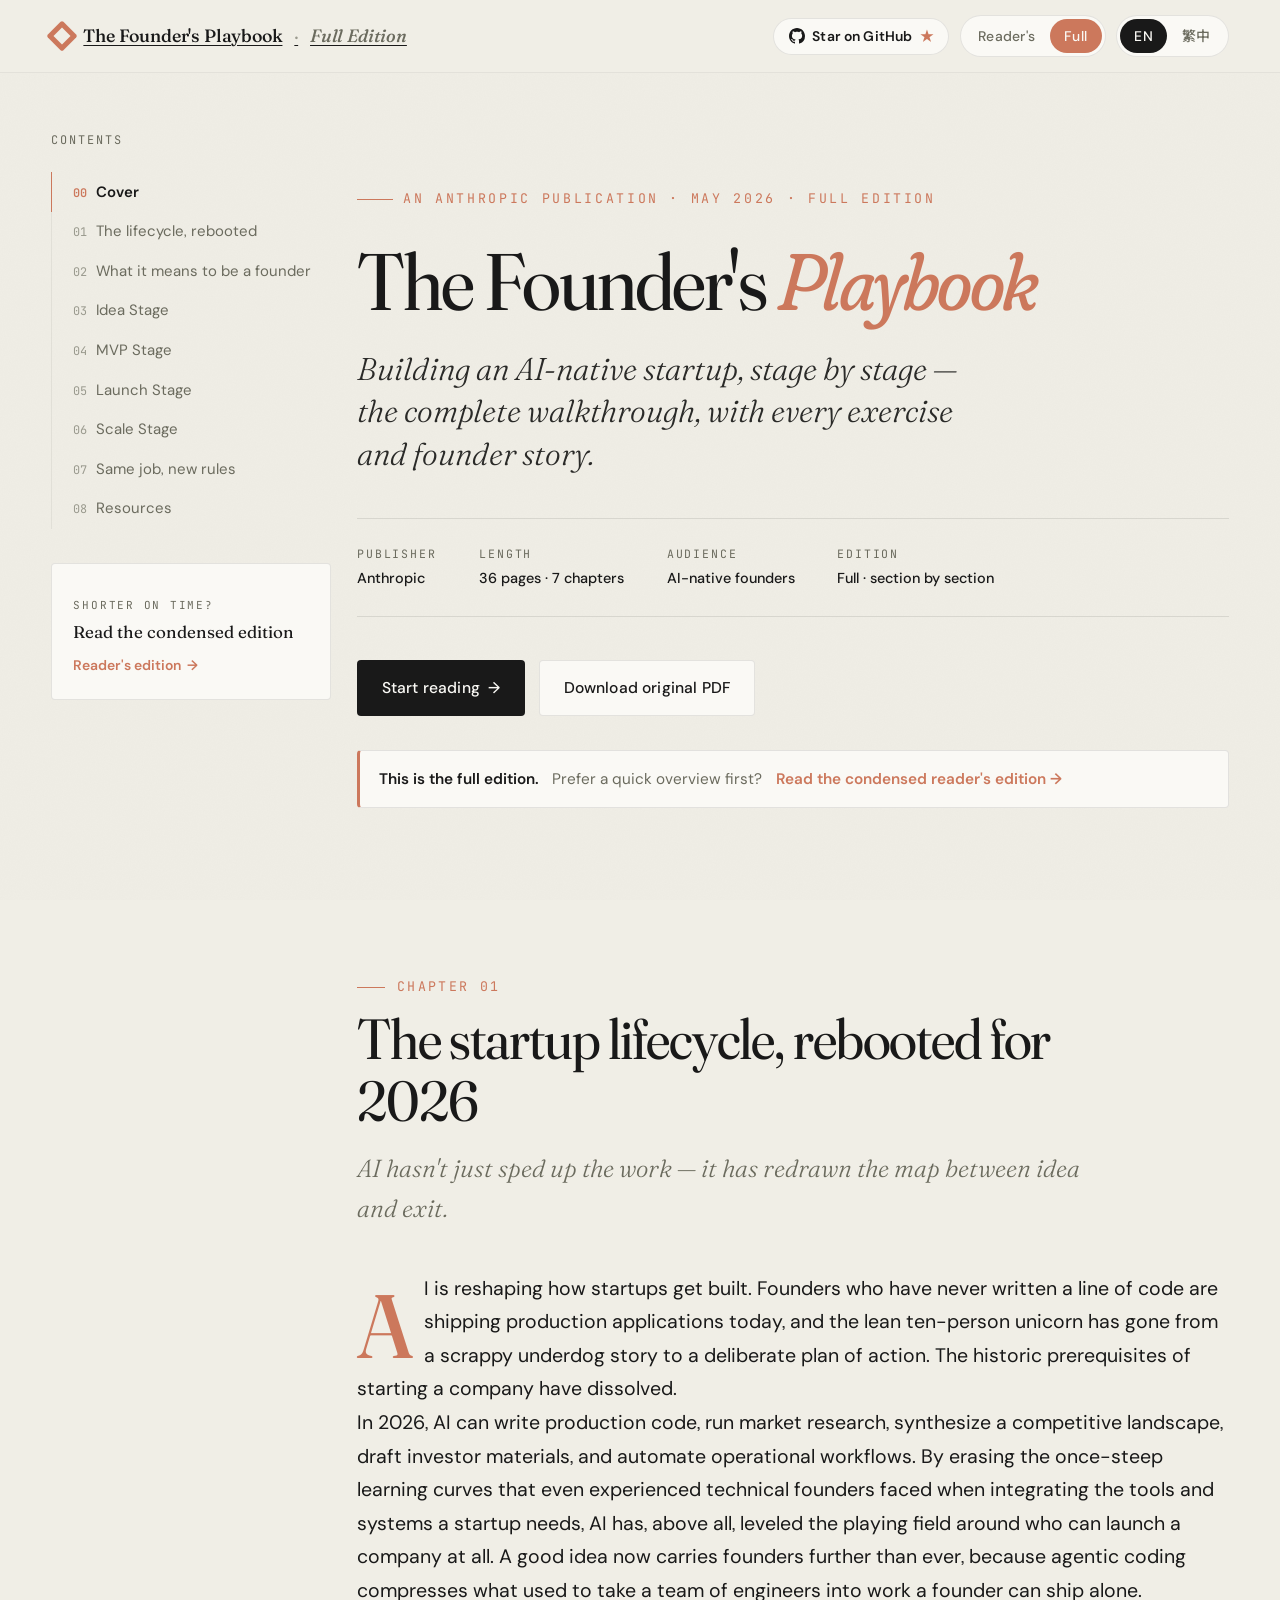
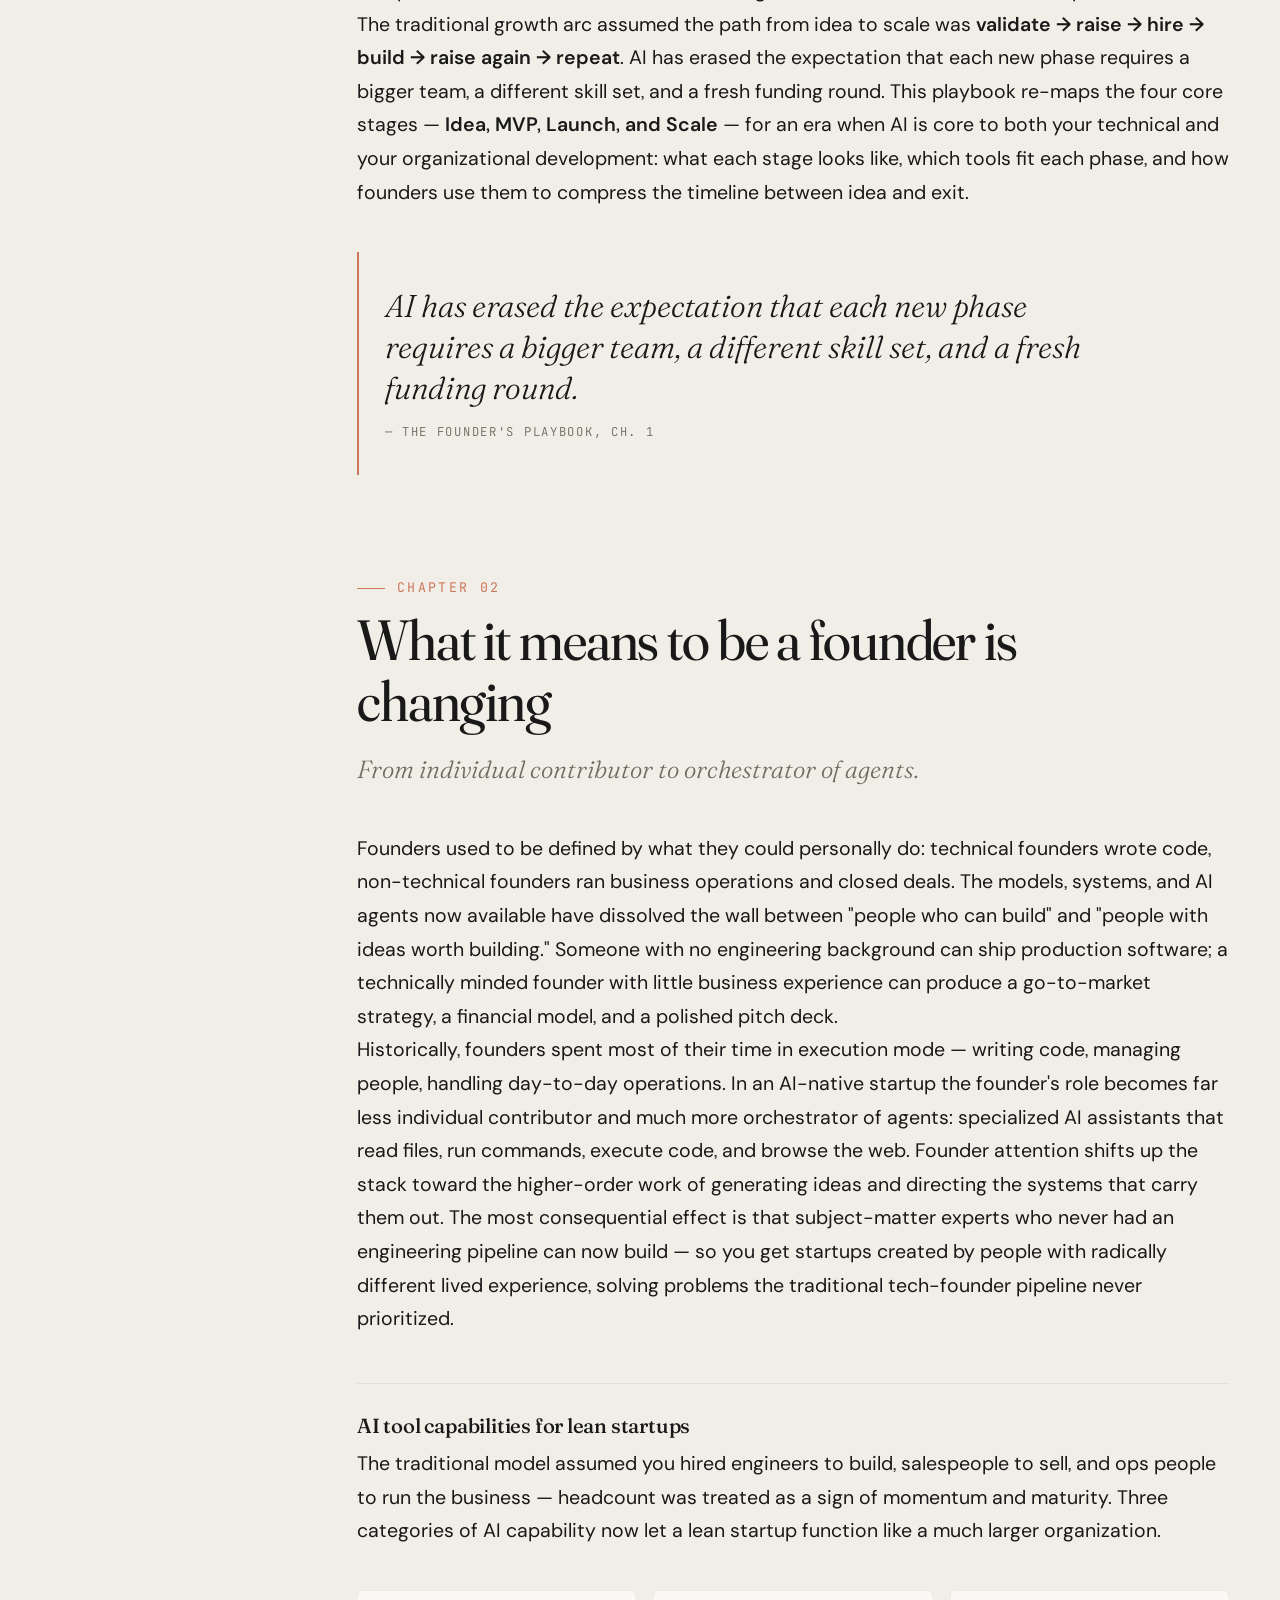
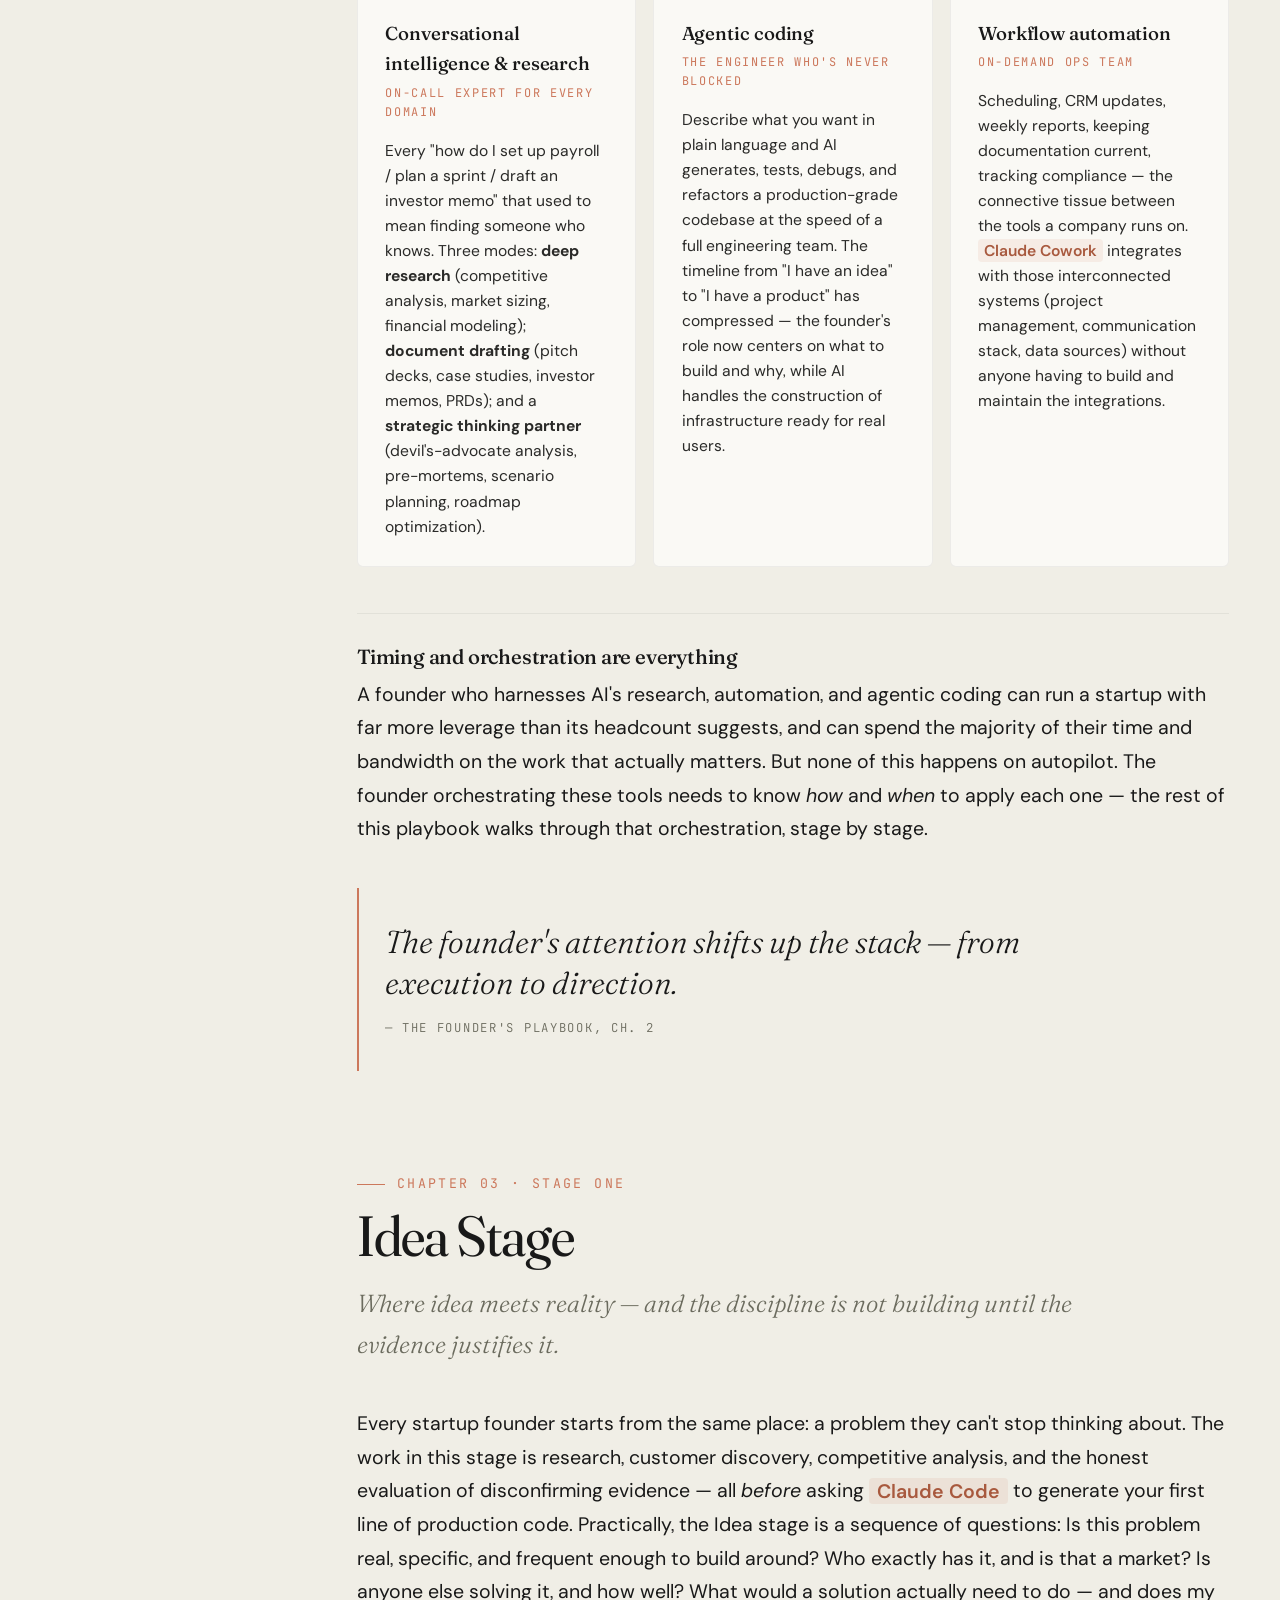
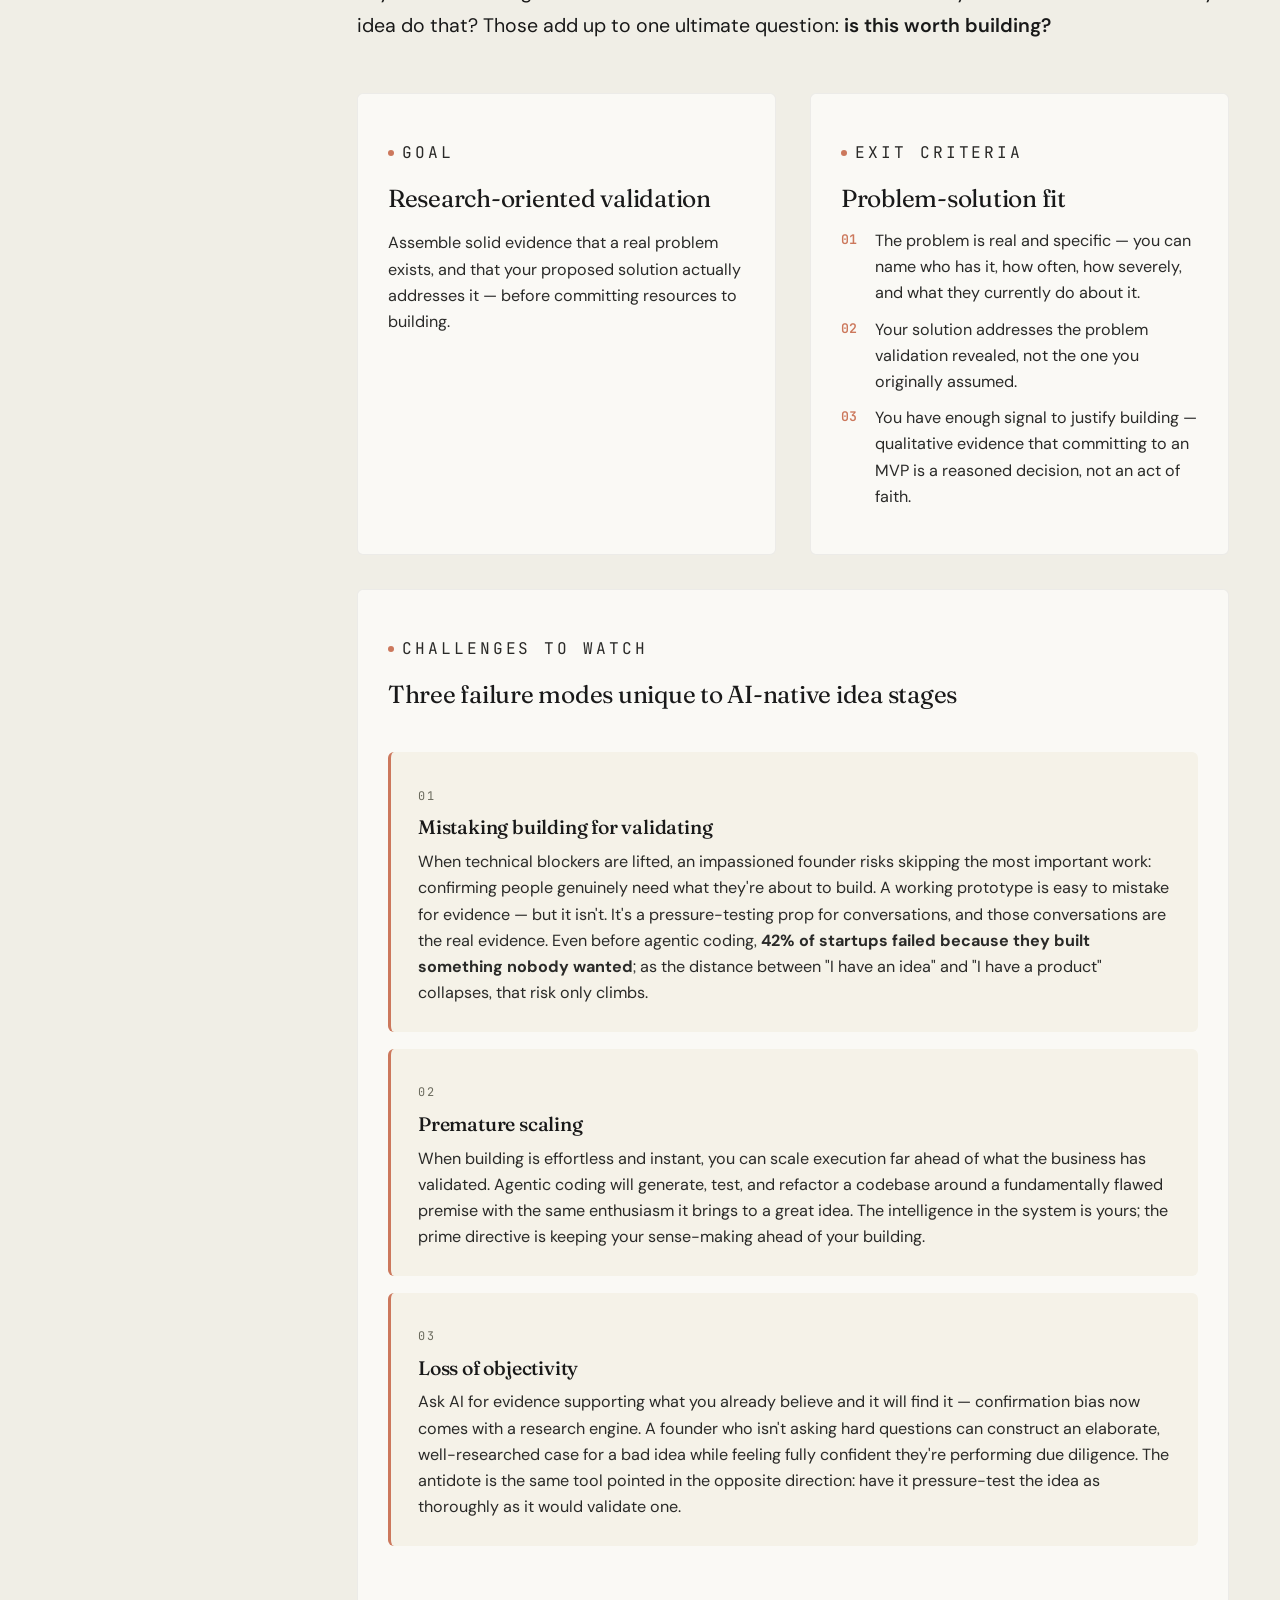
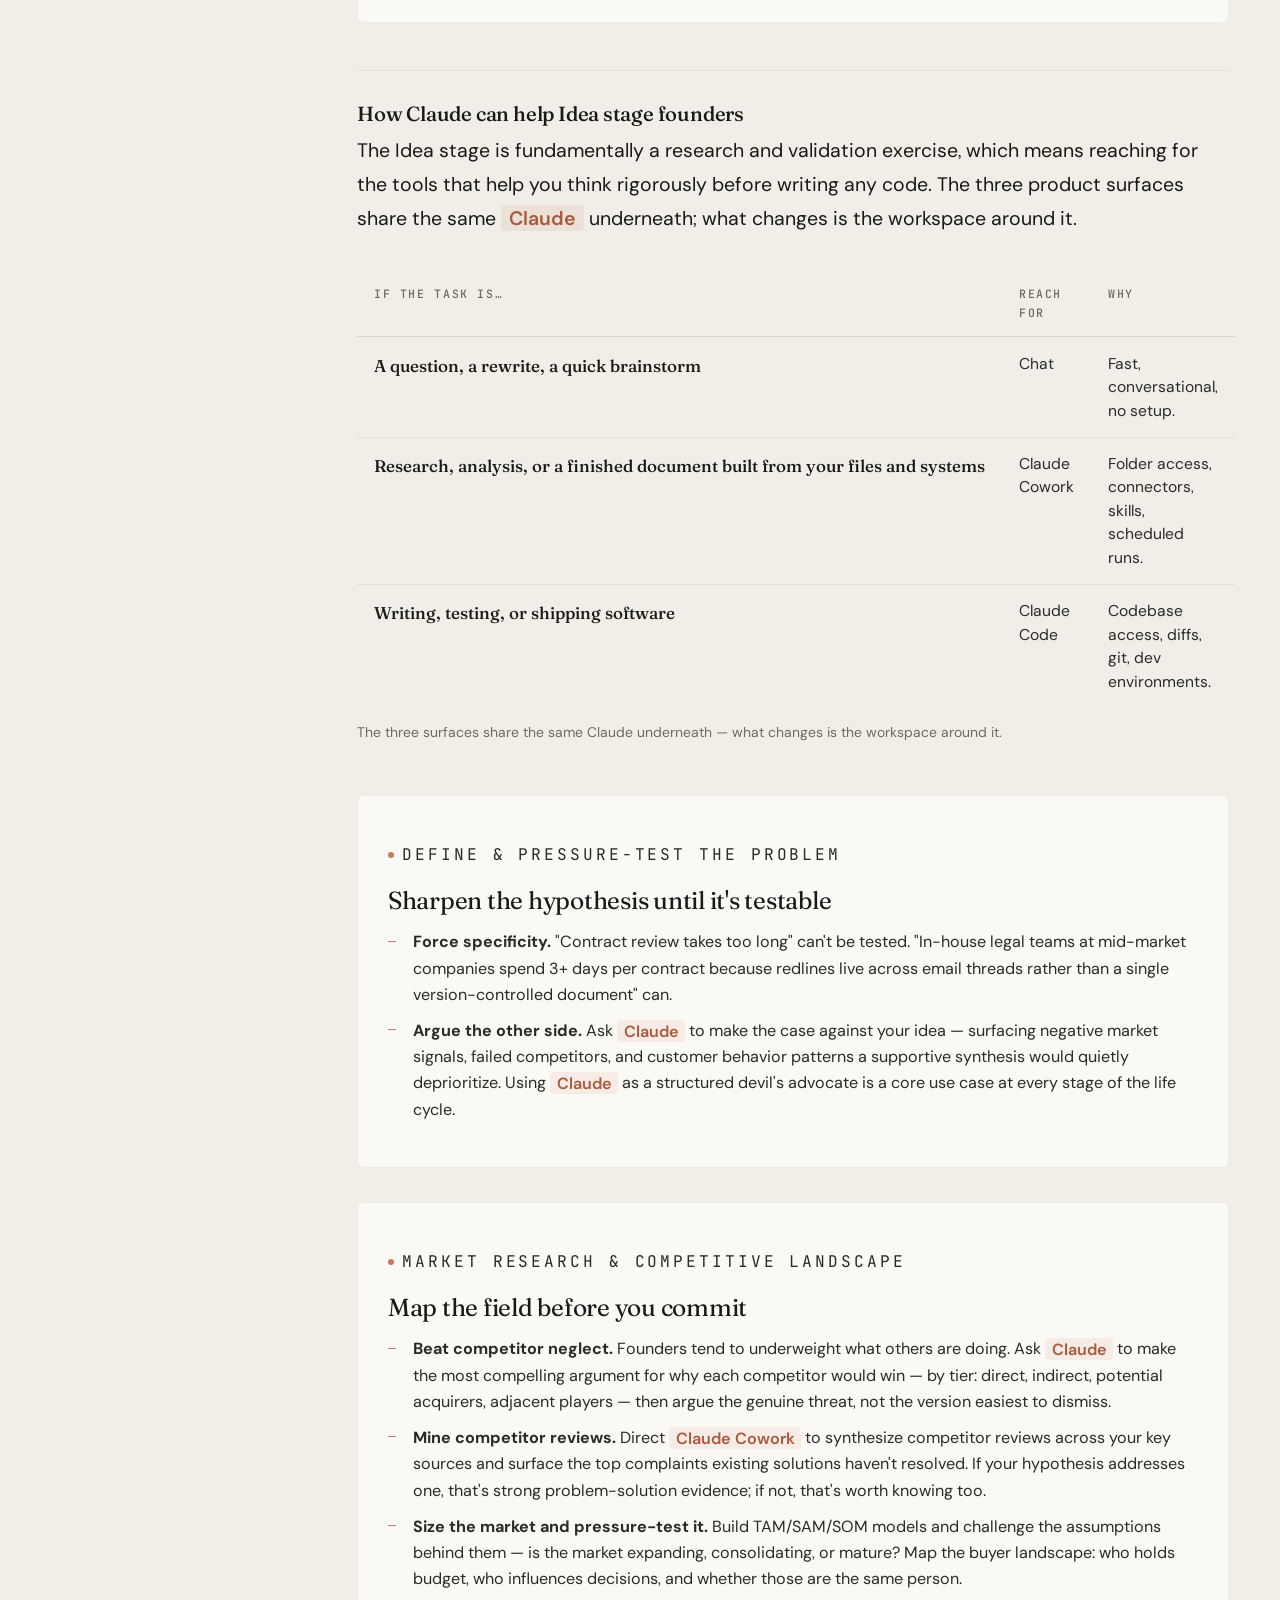
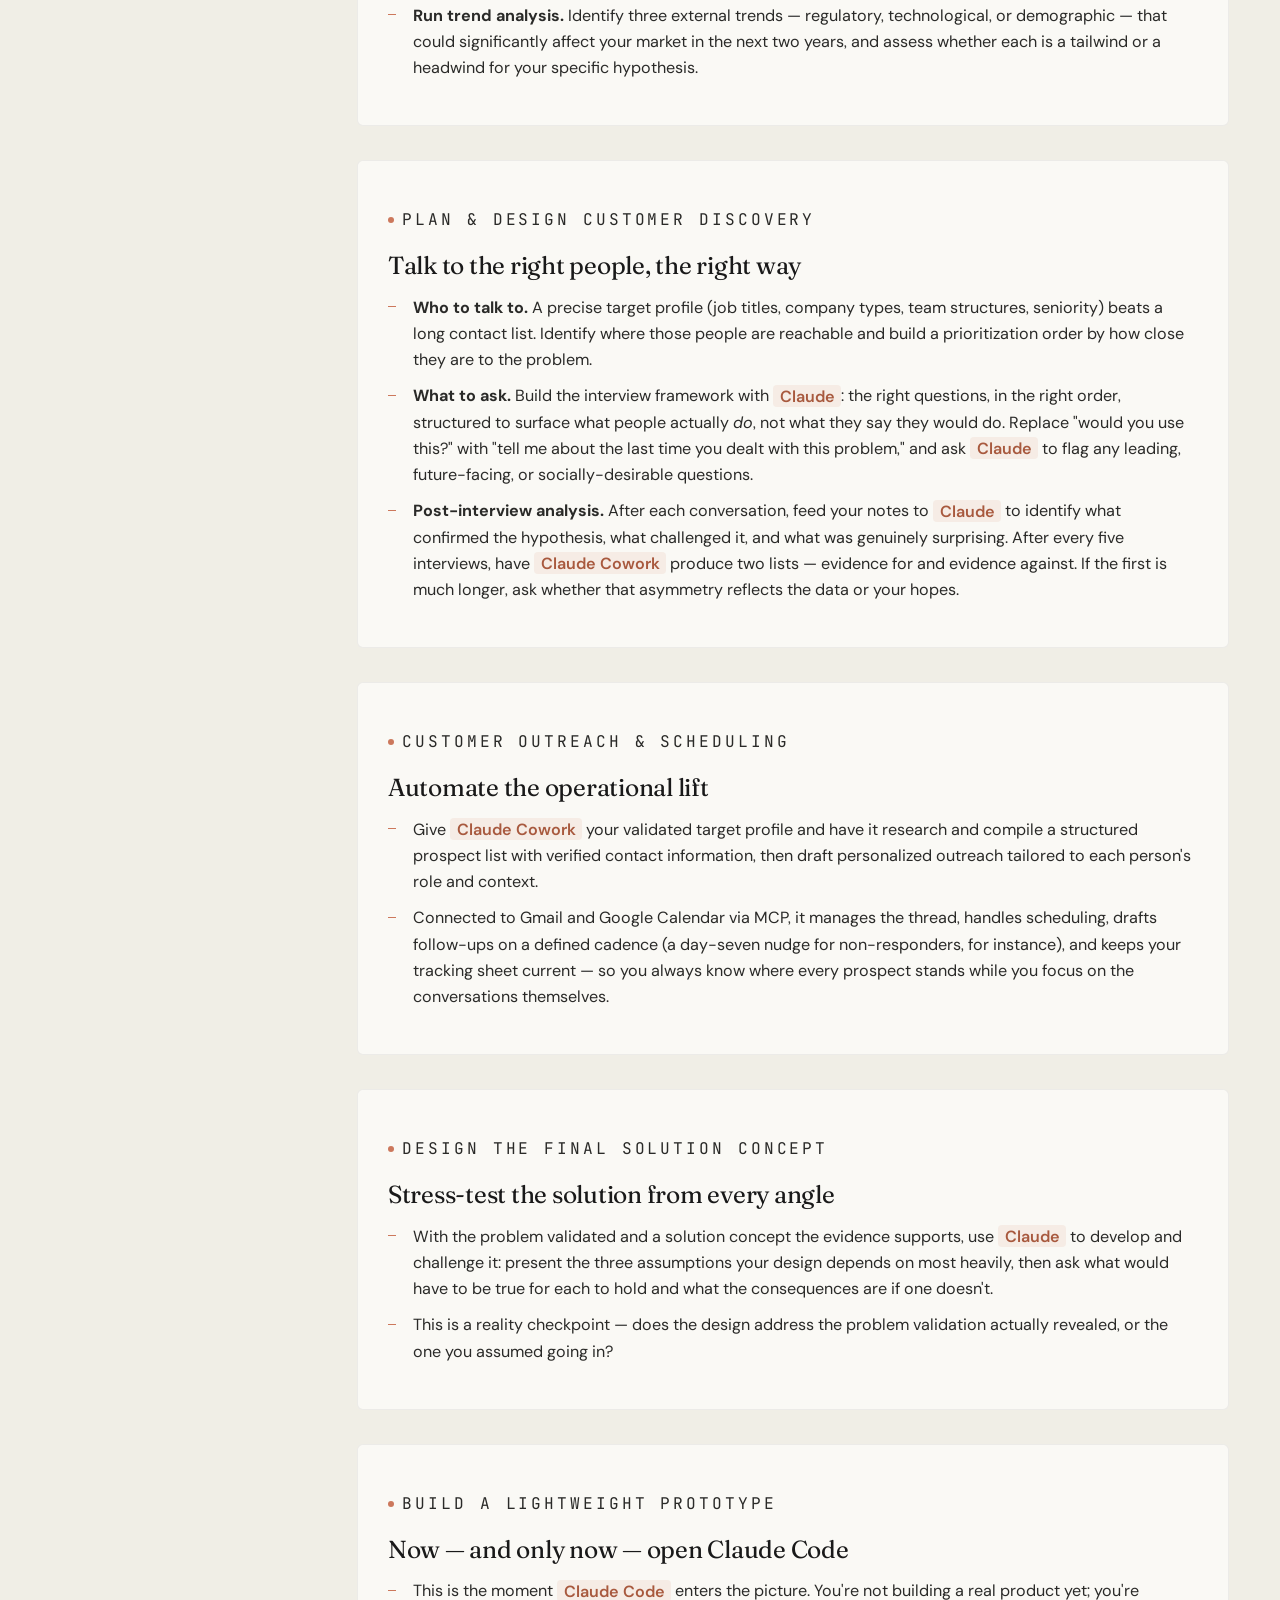
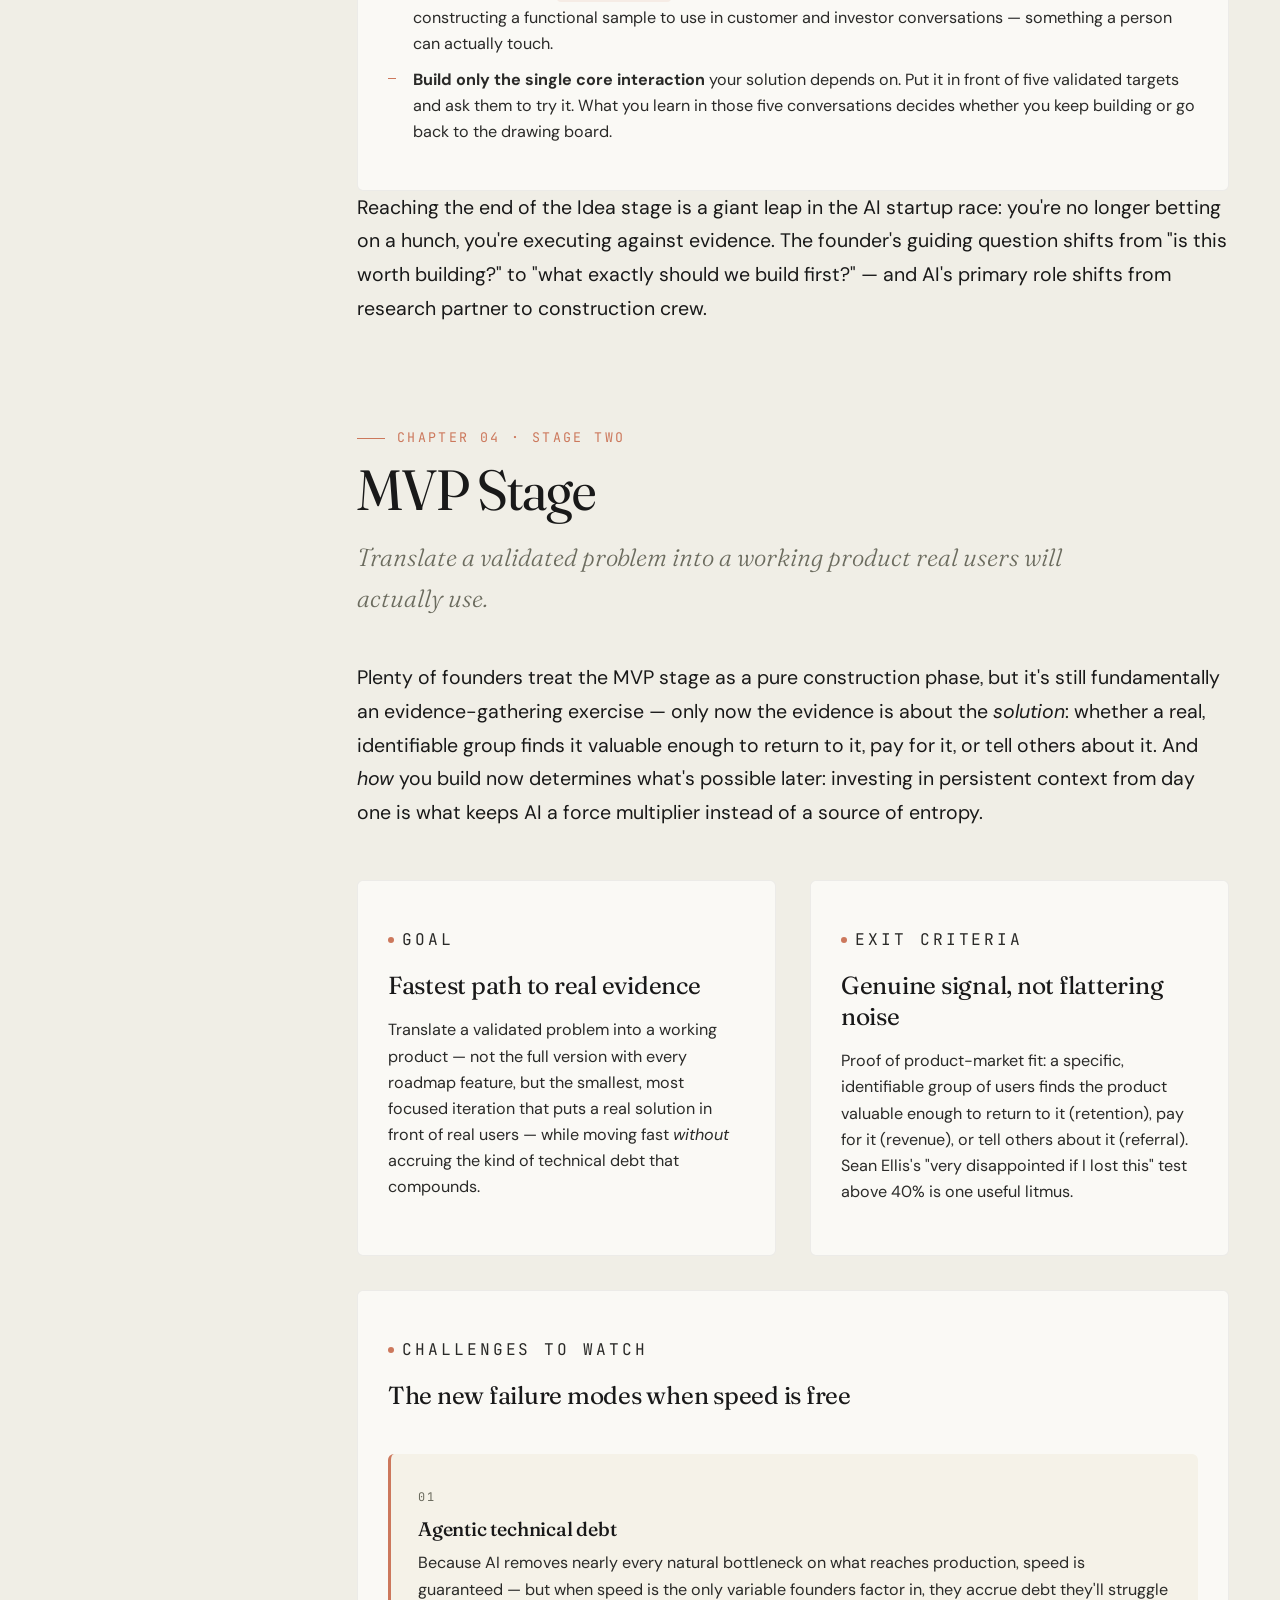
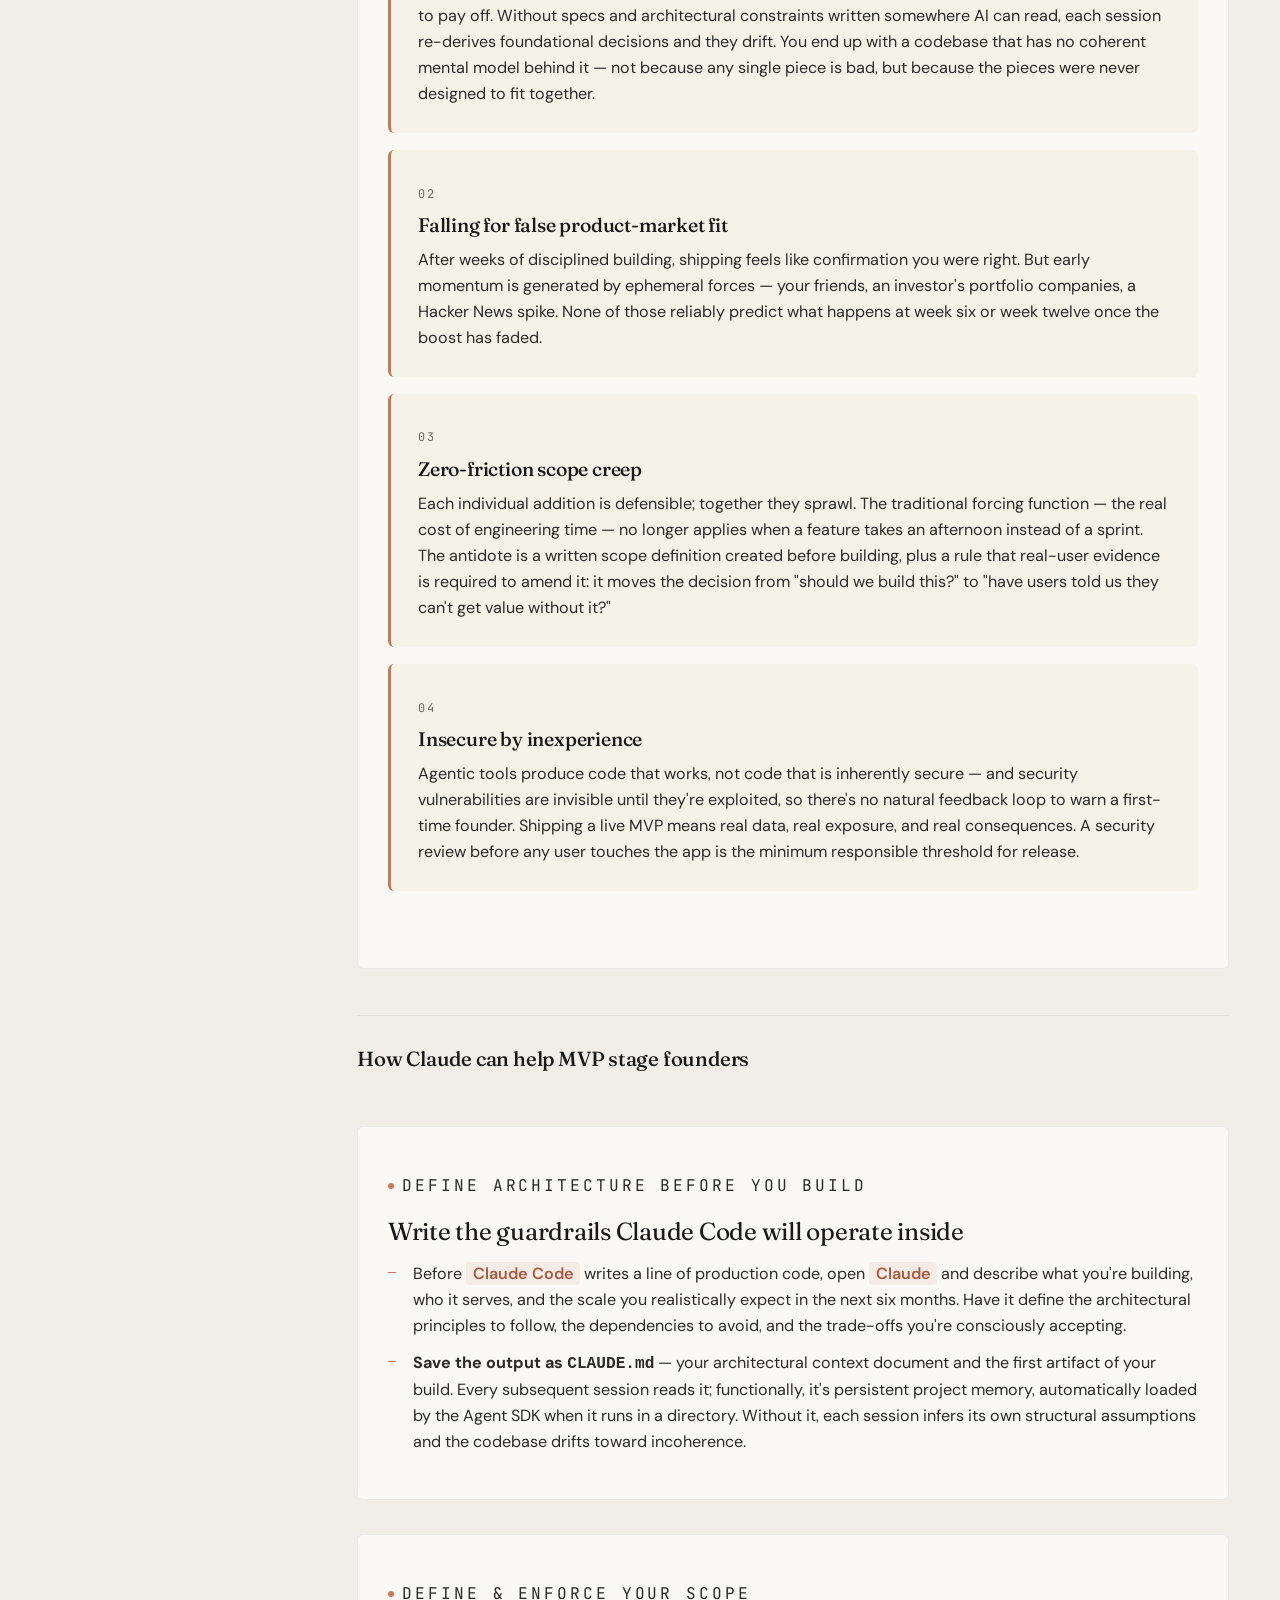
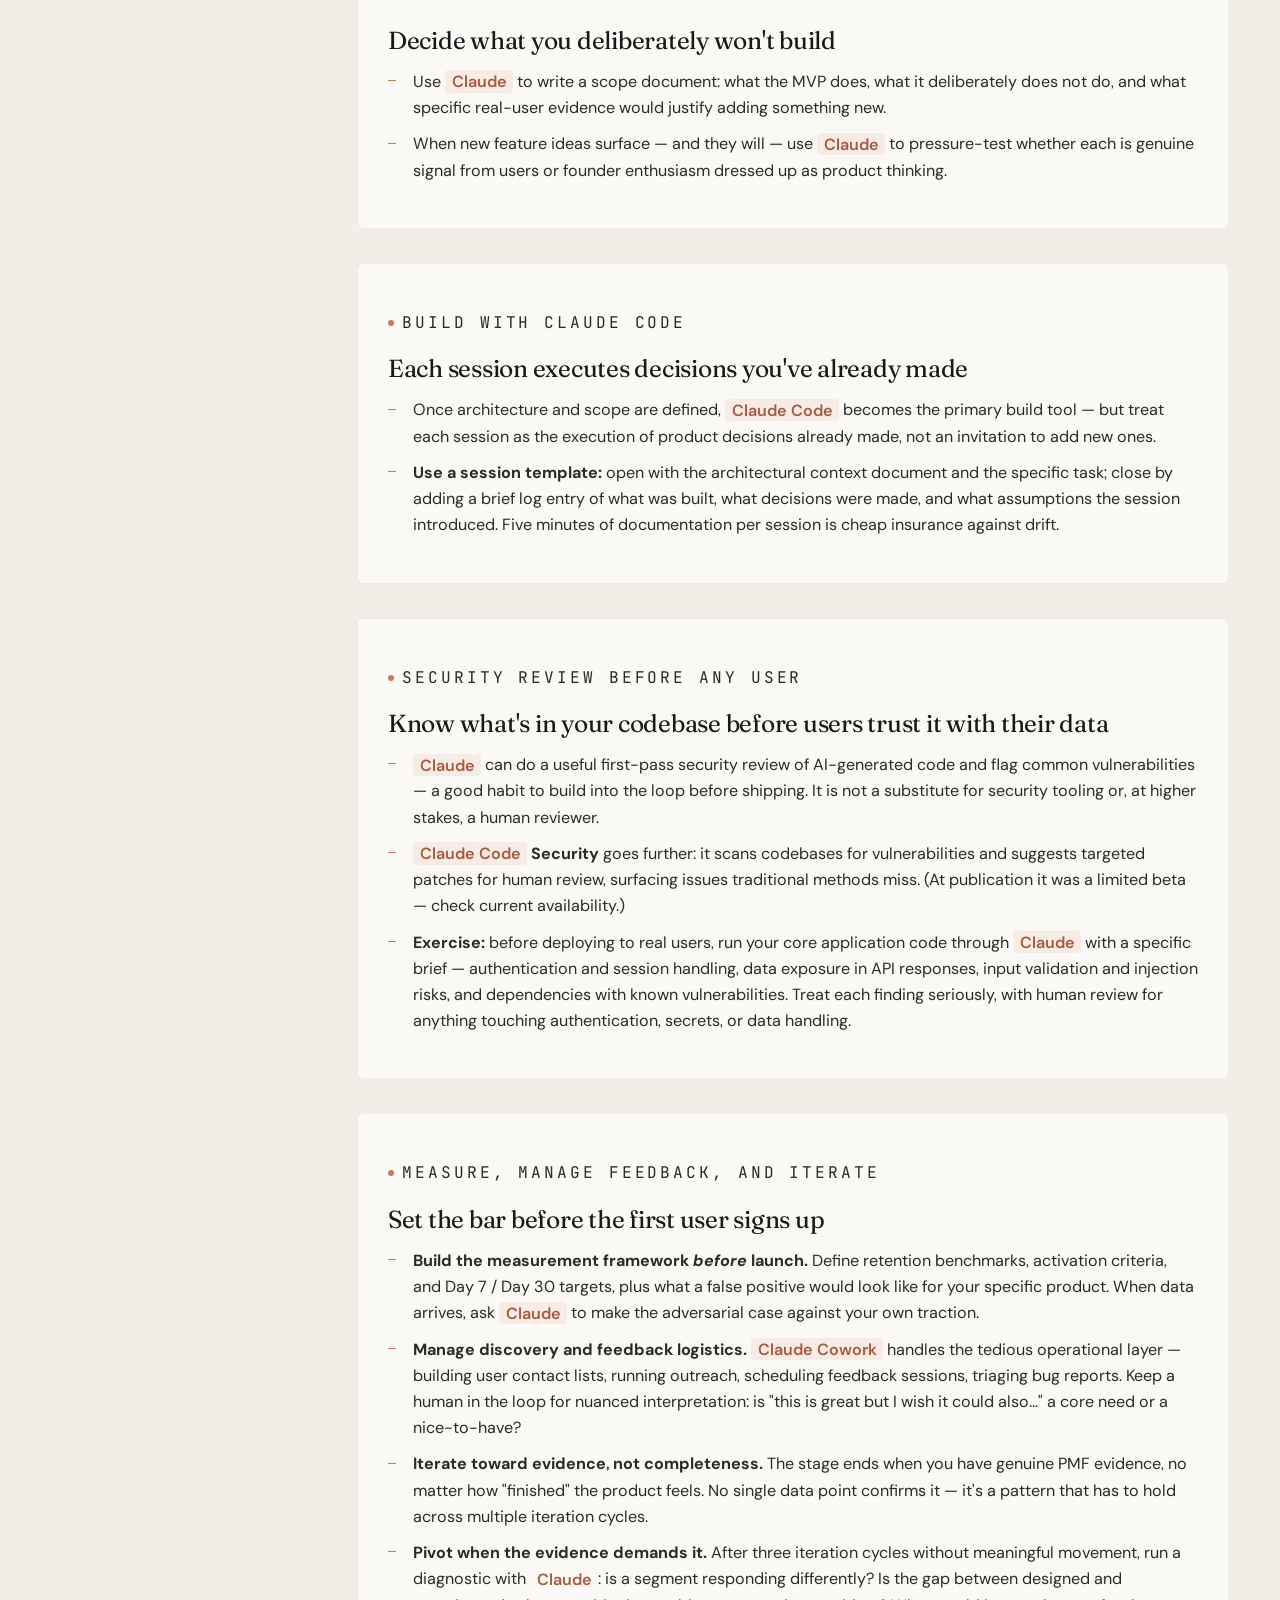
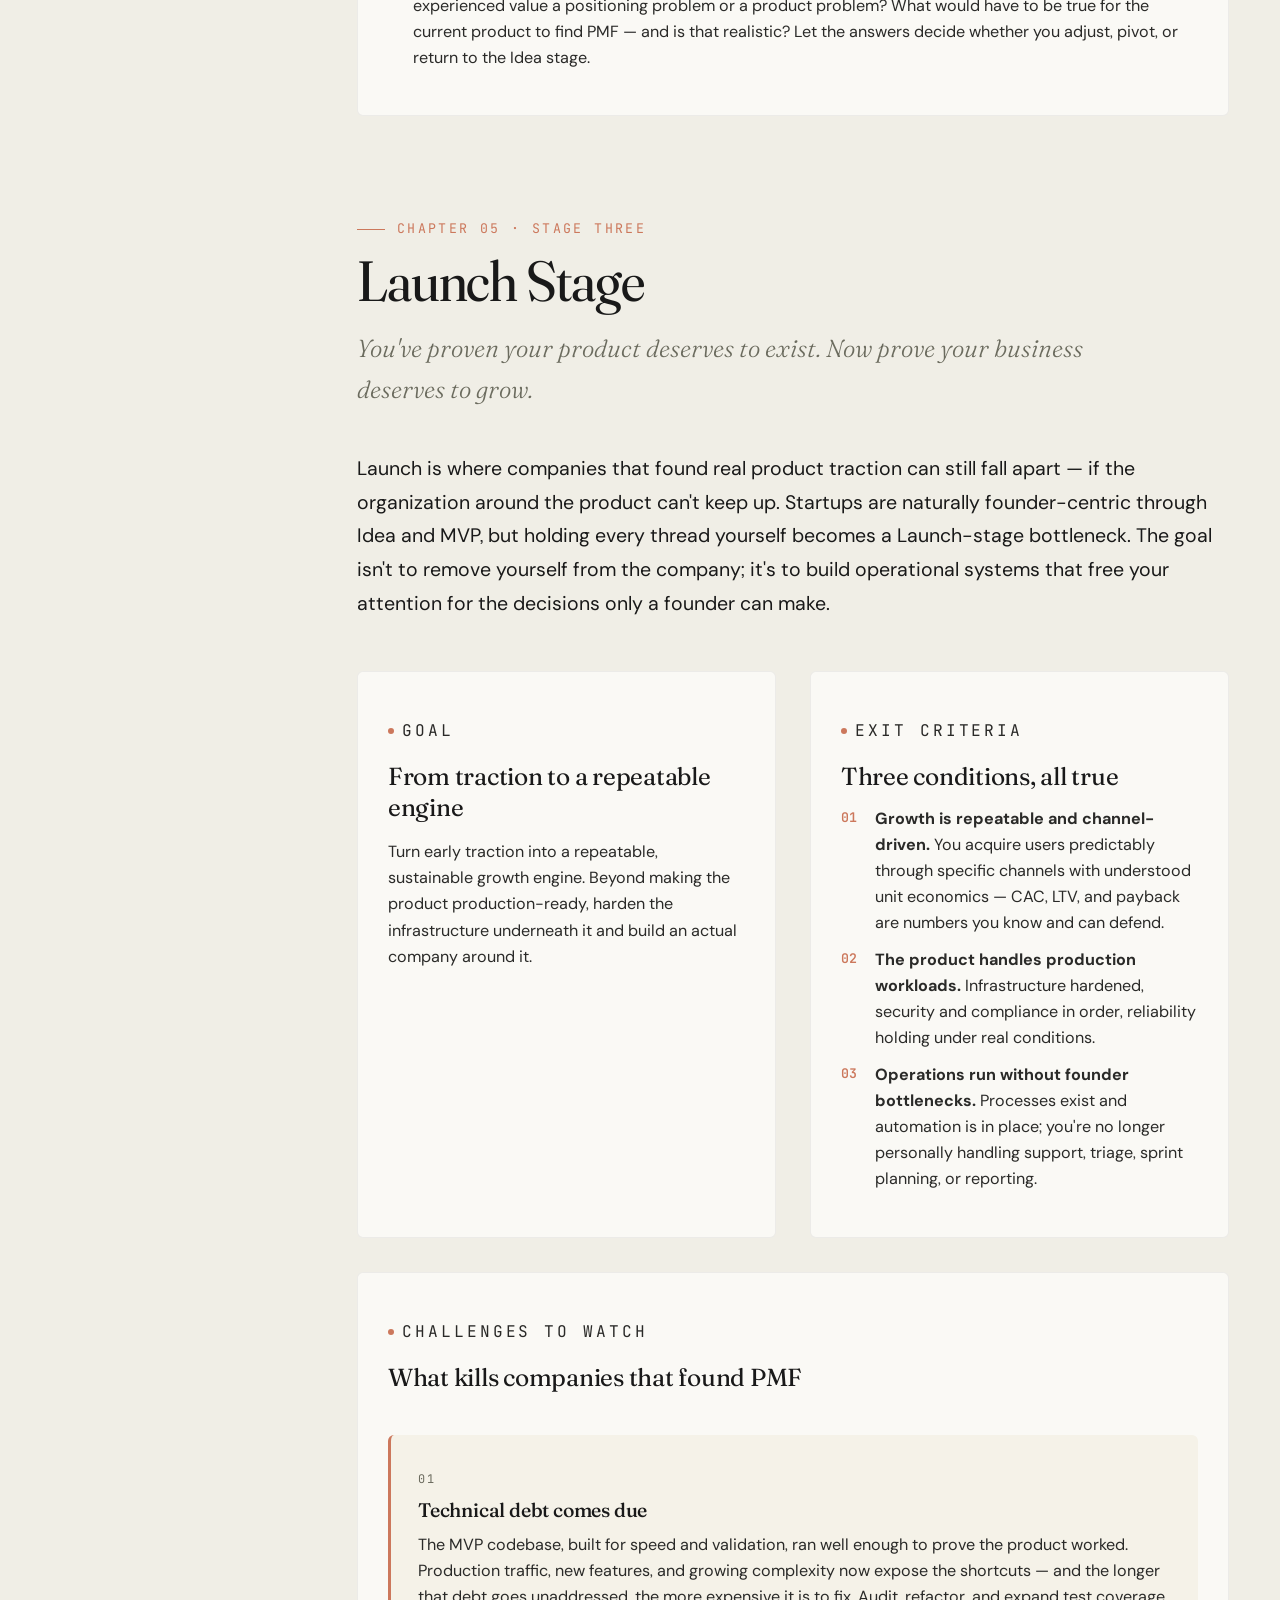
==== commit 5432c264: "fix: decision table first surface should be Chat, not Claude Match the source taxonomy (Chat / Claud" ====
--- a/full/index.html
+++ b/full/index.html
@@ -248,7 +248,7 @@
         <tbody>
           <tr>
             <th scope="row">A question, a rewrite, a quick brainstorm</th>
-            <td data-label="Reach for">Claude</td>
+            <td data-label="Reach for">Chat</td>
             <td data-label="Why">Fast, conversational, no setup.</td>
           </tr>
           <tr>
@@ -711,7 +711,7 @@
           </span>
           <span class="resource__arrow">↗</span>
         </a>
-        <a class="resource" href="https://www.anthropic.com/solutions/startups" target="_blank" rel="noopener">
+        <a class="resource" href="https://www.anthropic.com/learn" target="_blank" rel="noopener">
           <span class="resource__num">05</span>
           <span>
             <span class="resource__title">Building AI Agents for Startups</span>
@@ -719,7 +719,7 @@
           </span>
           <span class="resource__arrow">↗</span>
         </a>
-        <a class="resource" href="https://www.anthropic.com/engineering/claude-code-best-practices" target="_blank" rel="noopener">
+        <a class="resource" href="https://docs.claude.com/en/docs/claude-code/common-workflows" target="_blank" rel="noopener">
           <span class="resource__num">06</span>
           <span>
             <span class="resource__title">Claude Code power user tips</span>
@@ -802,7 +802,7 @@
           </span>
           <span class="resource__arrow">↗</span>
         </a>
-        <a class="resource" href="https://www.anthropic.com/community" target="_blank" rel="noopener">
+        <a class="resource" href="https://www.anthropic.com/discord" target="_blank" rel="noopener">
           <span class="resource__num">02</span>
           <span>
             <span class="resource__title">Claude community</span>
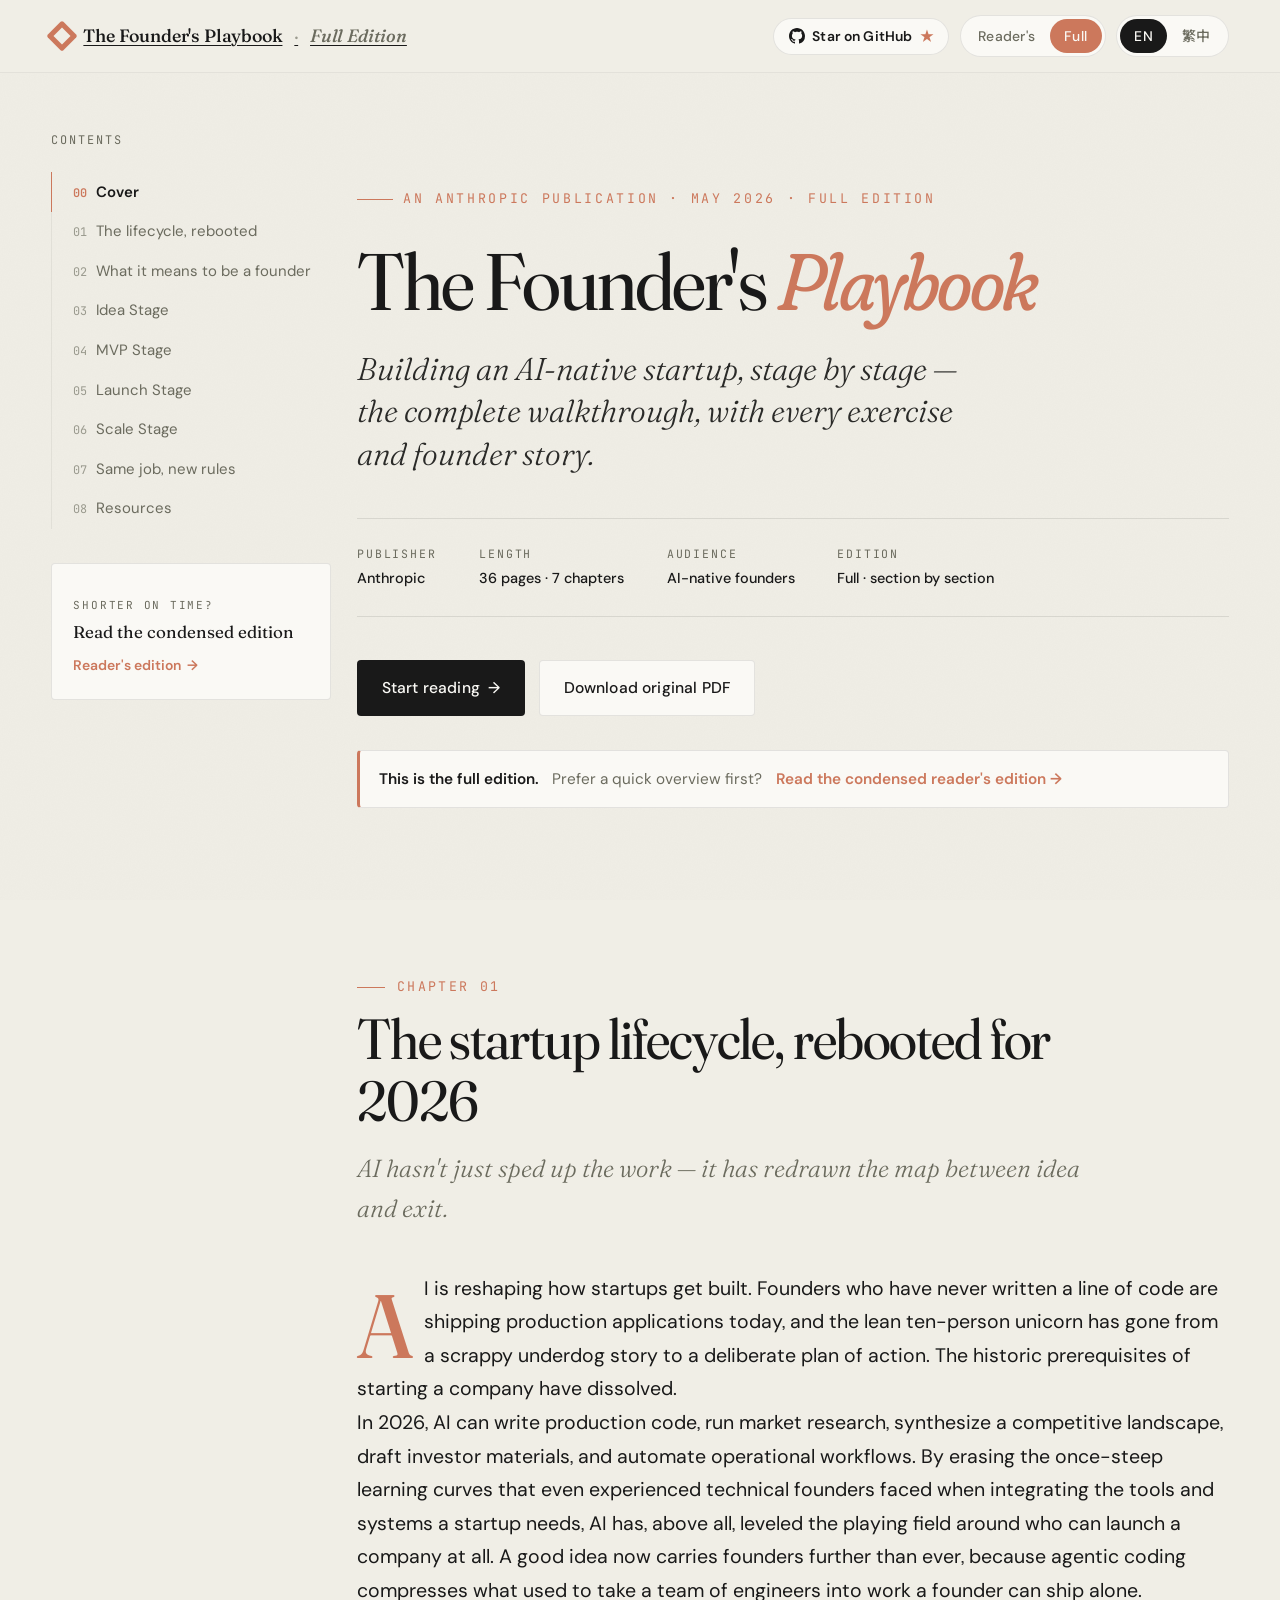
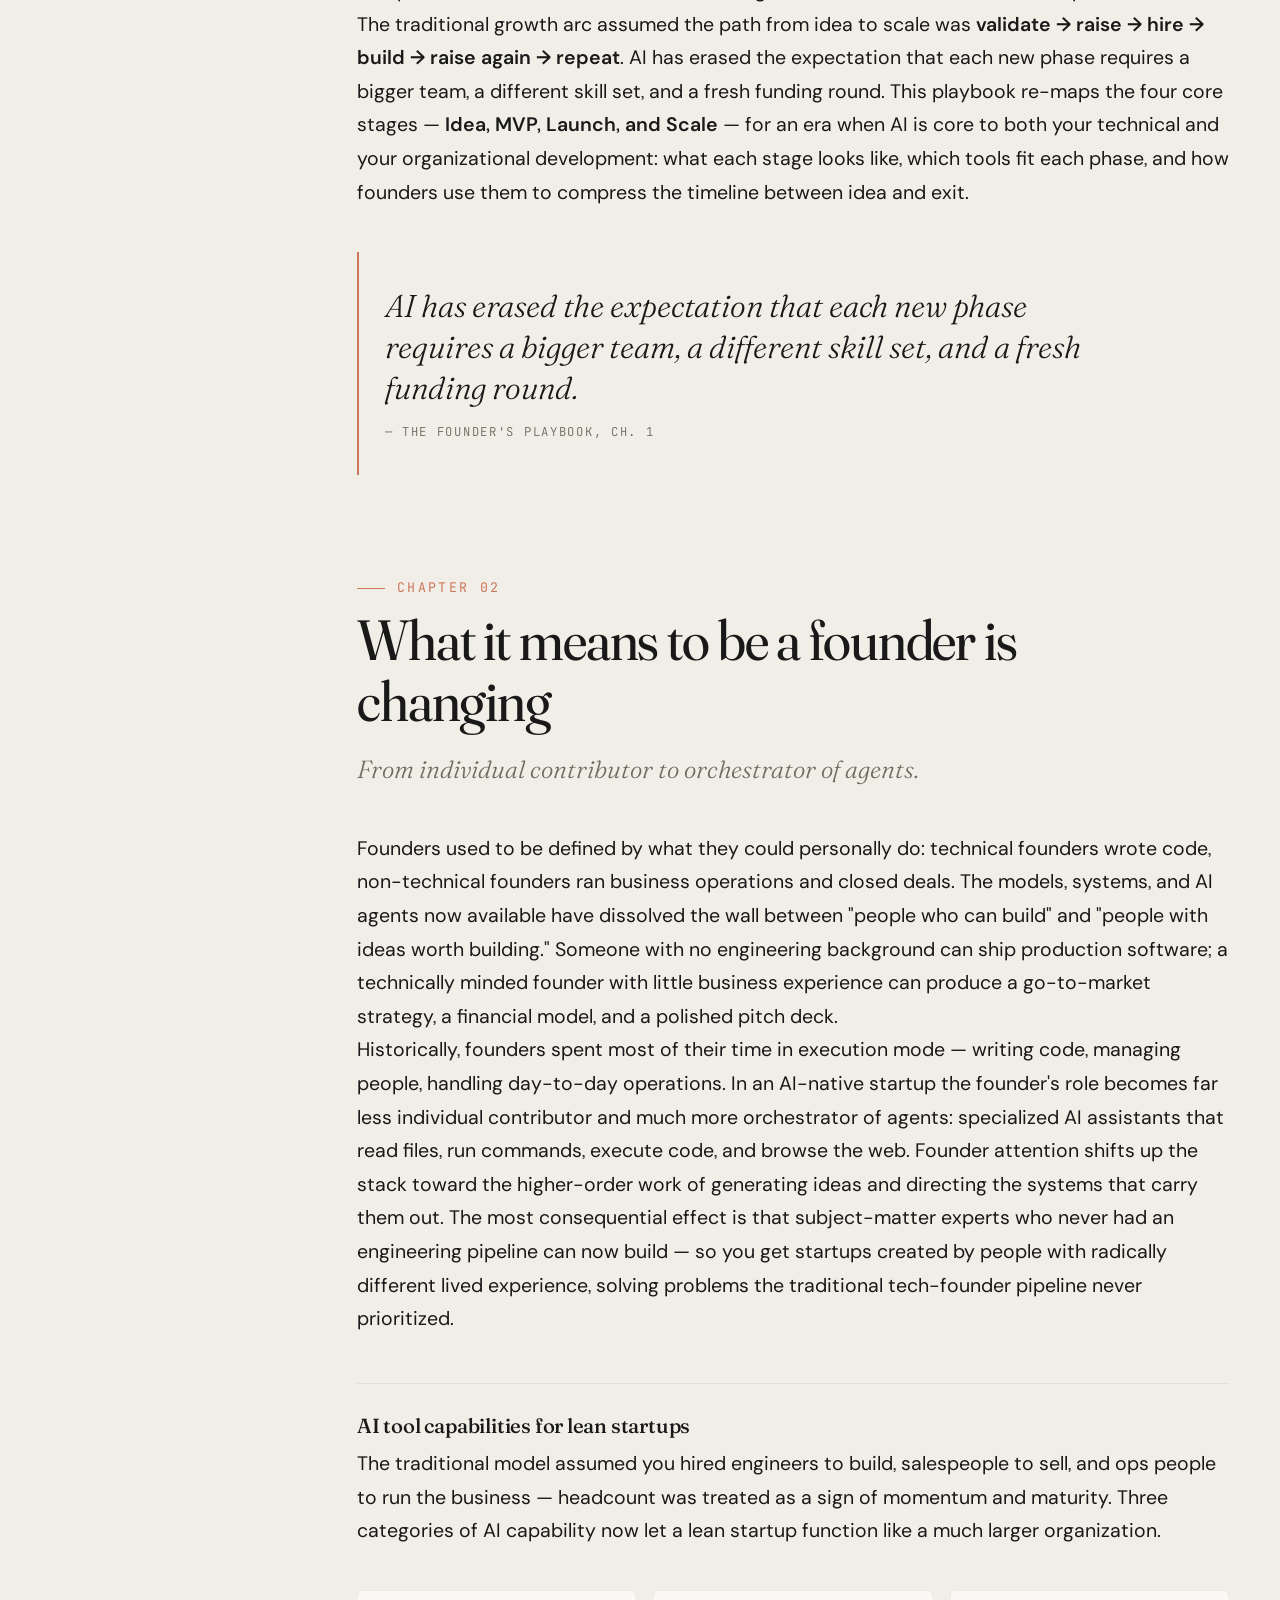
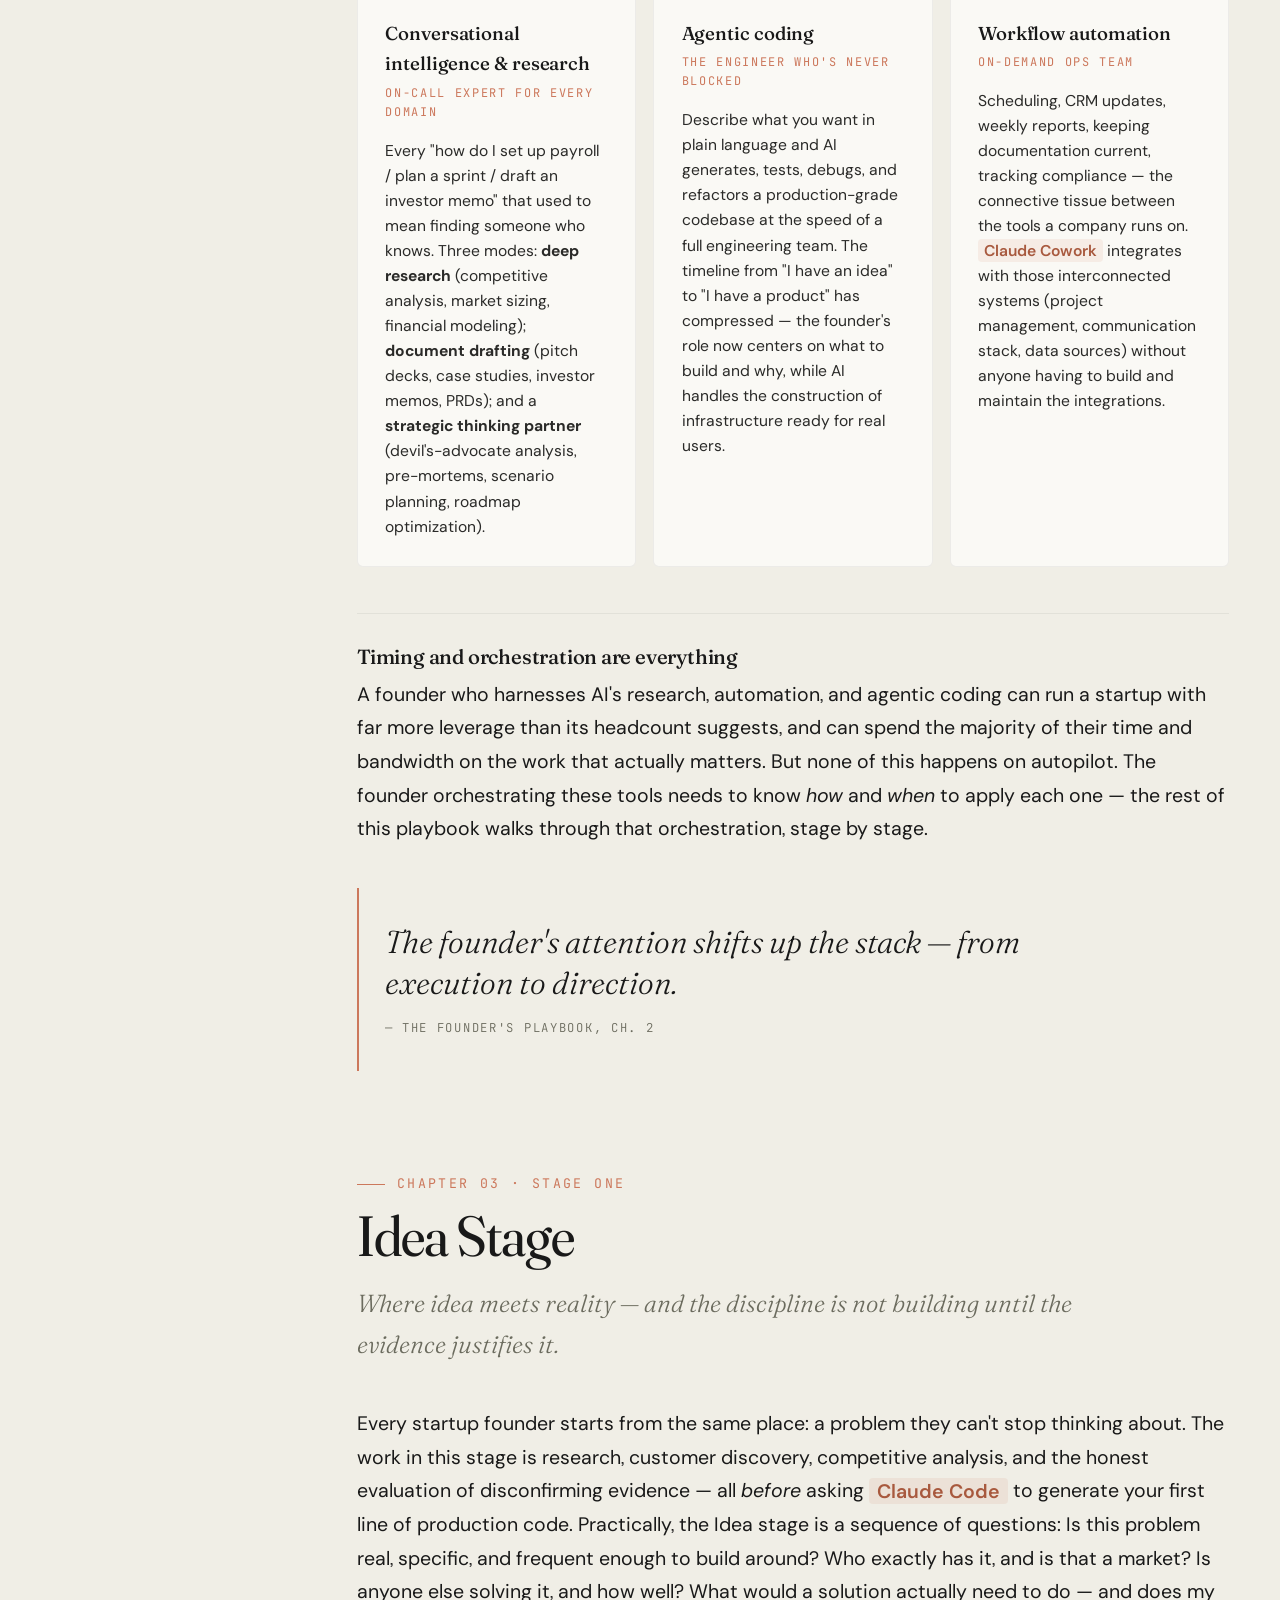
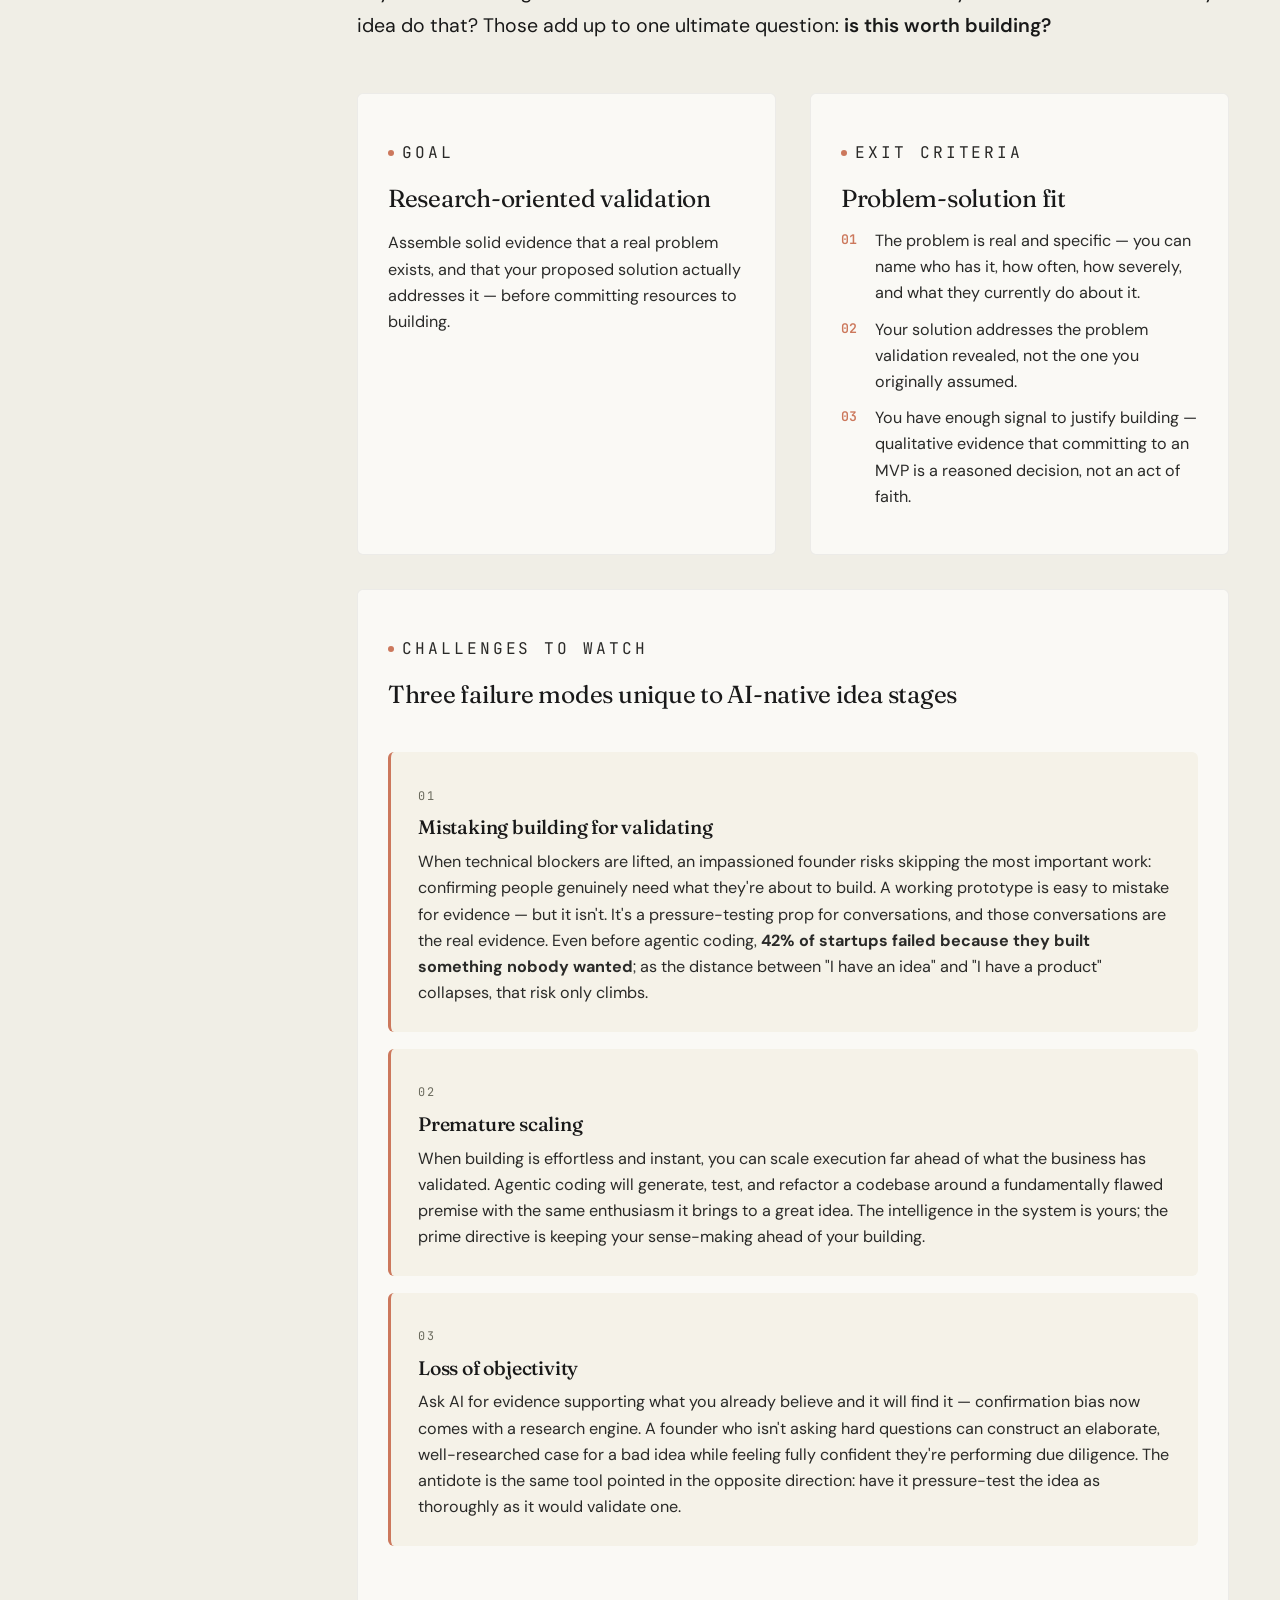
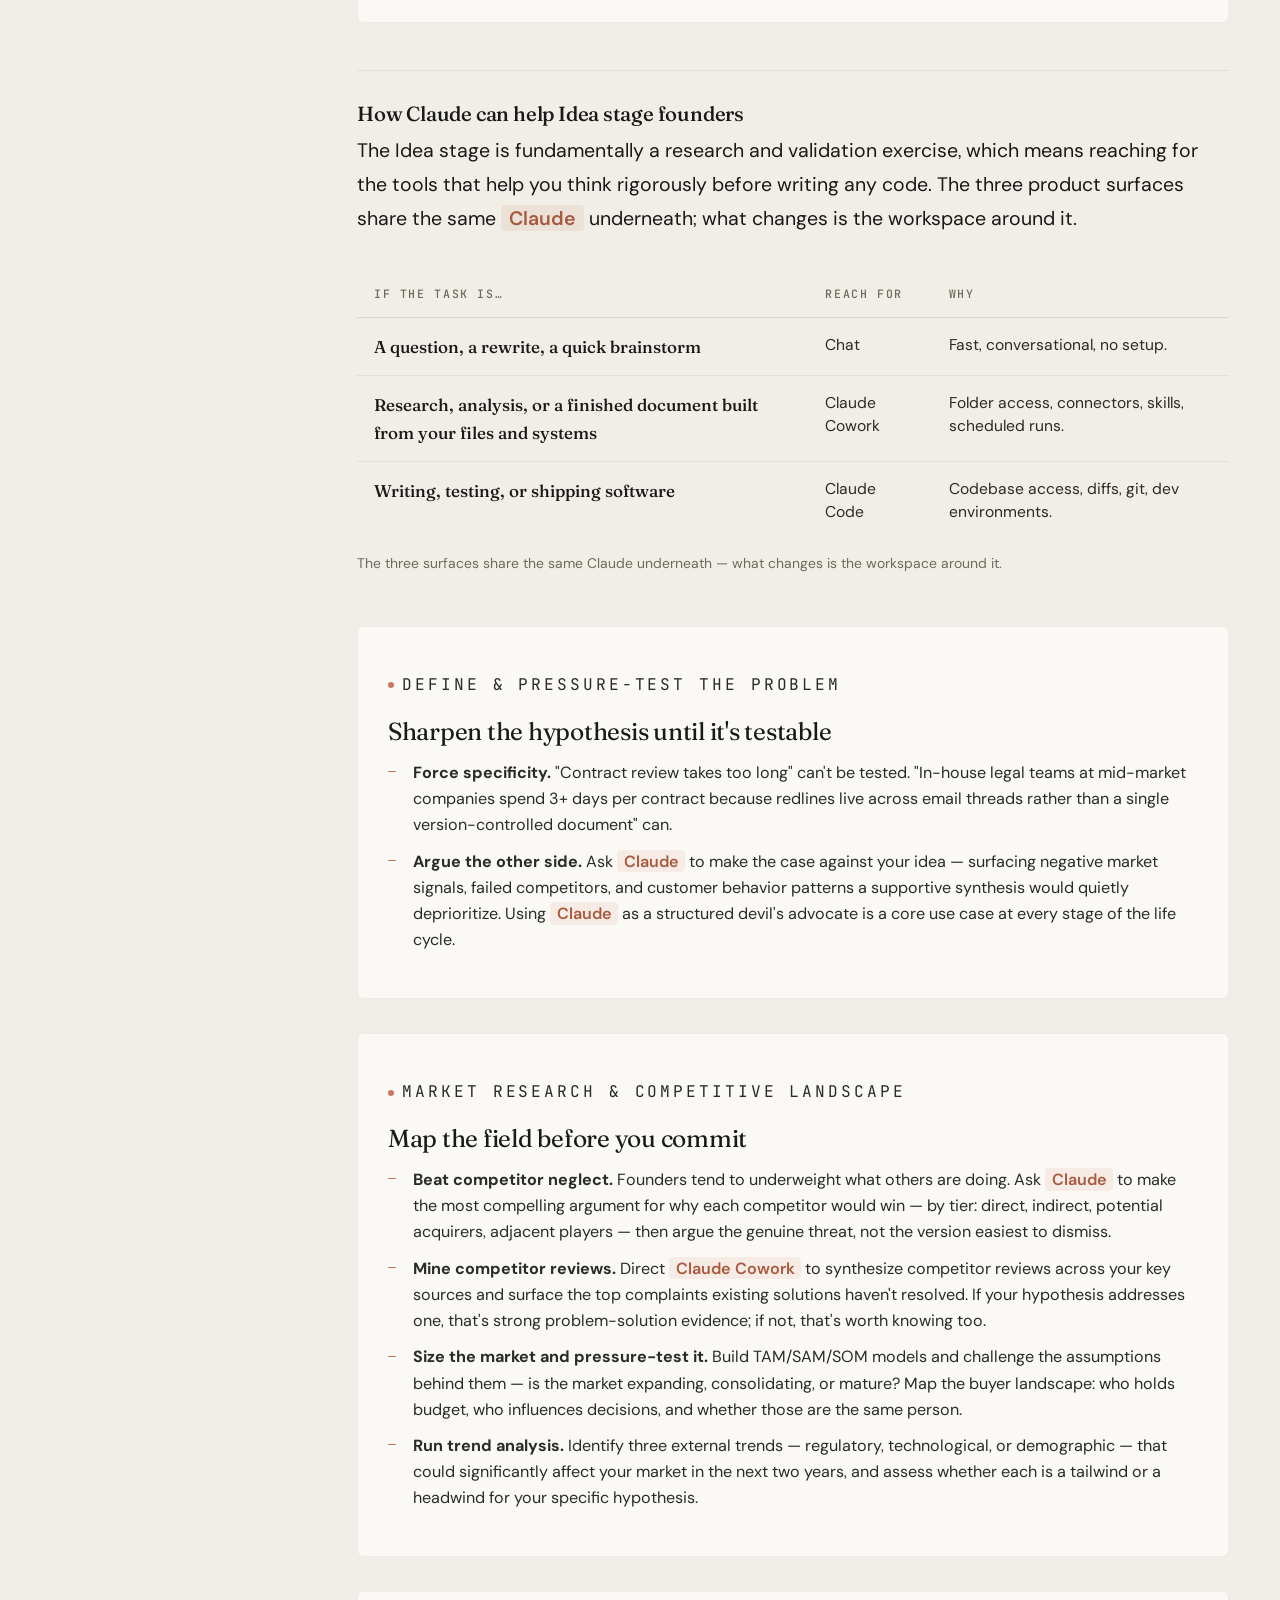
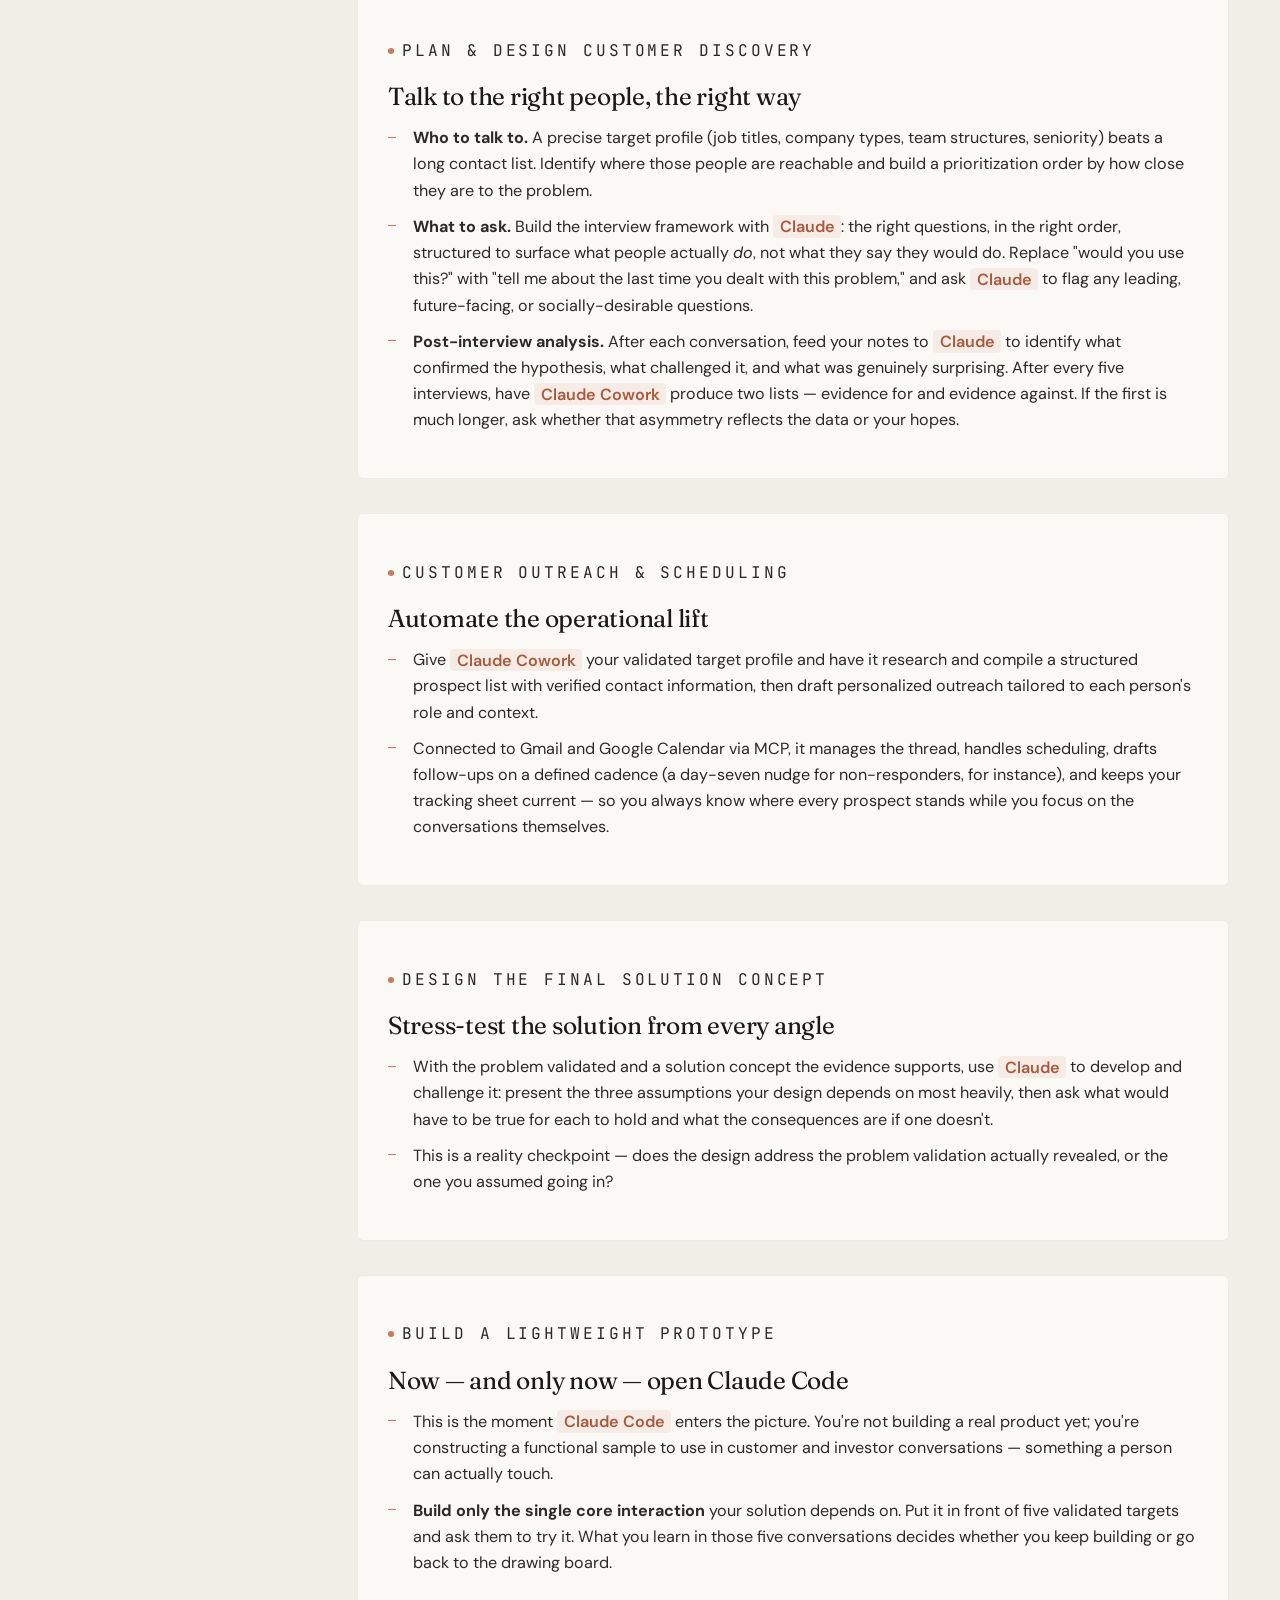
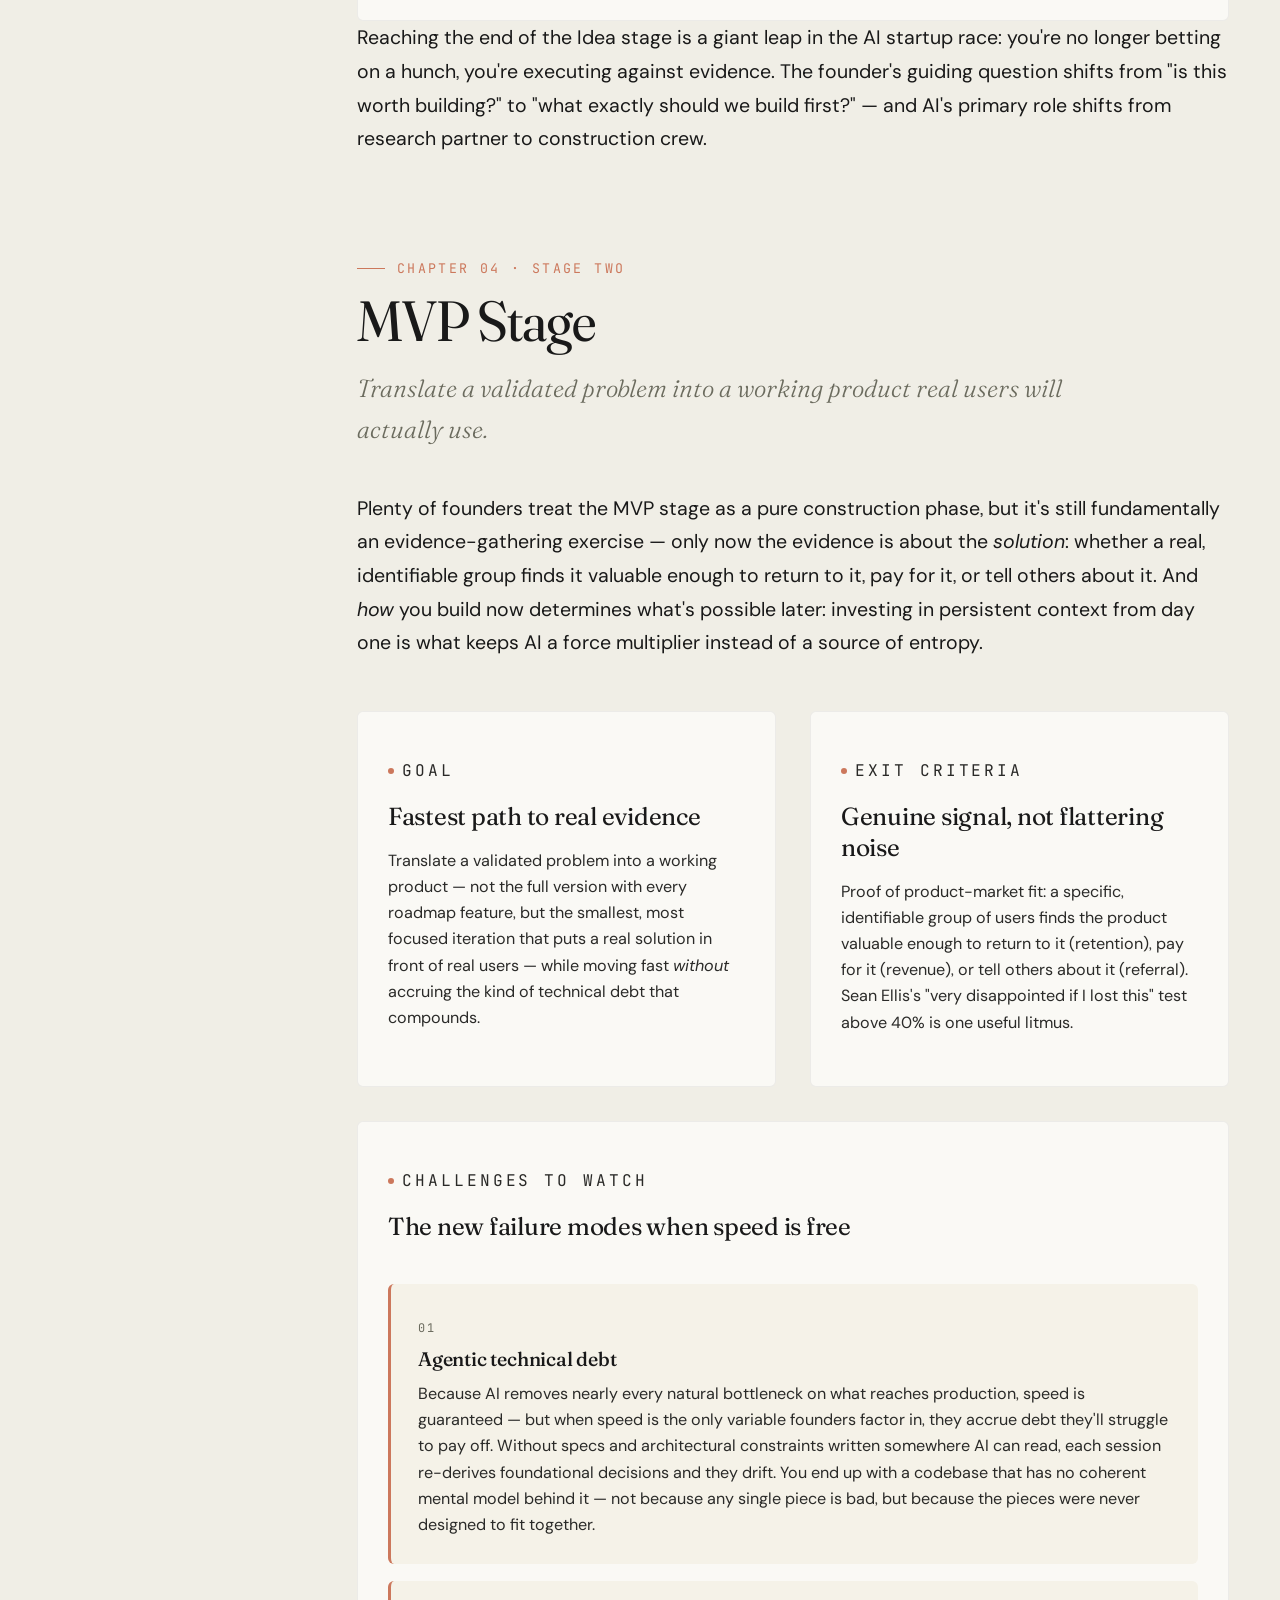
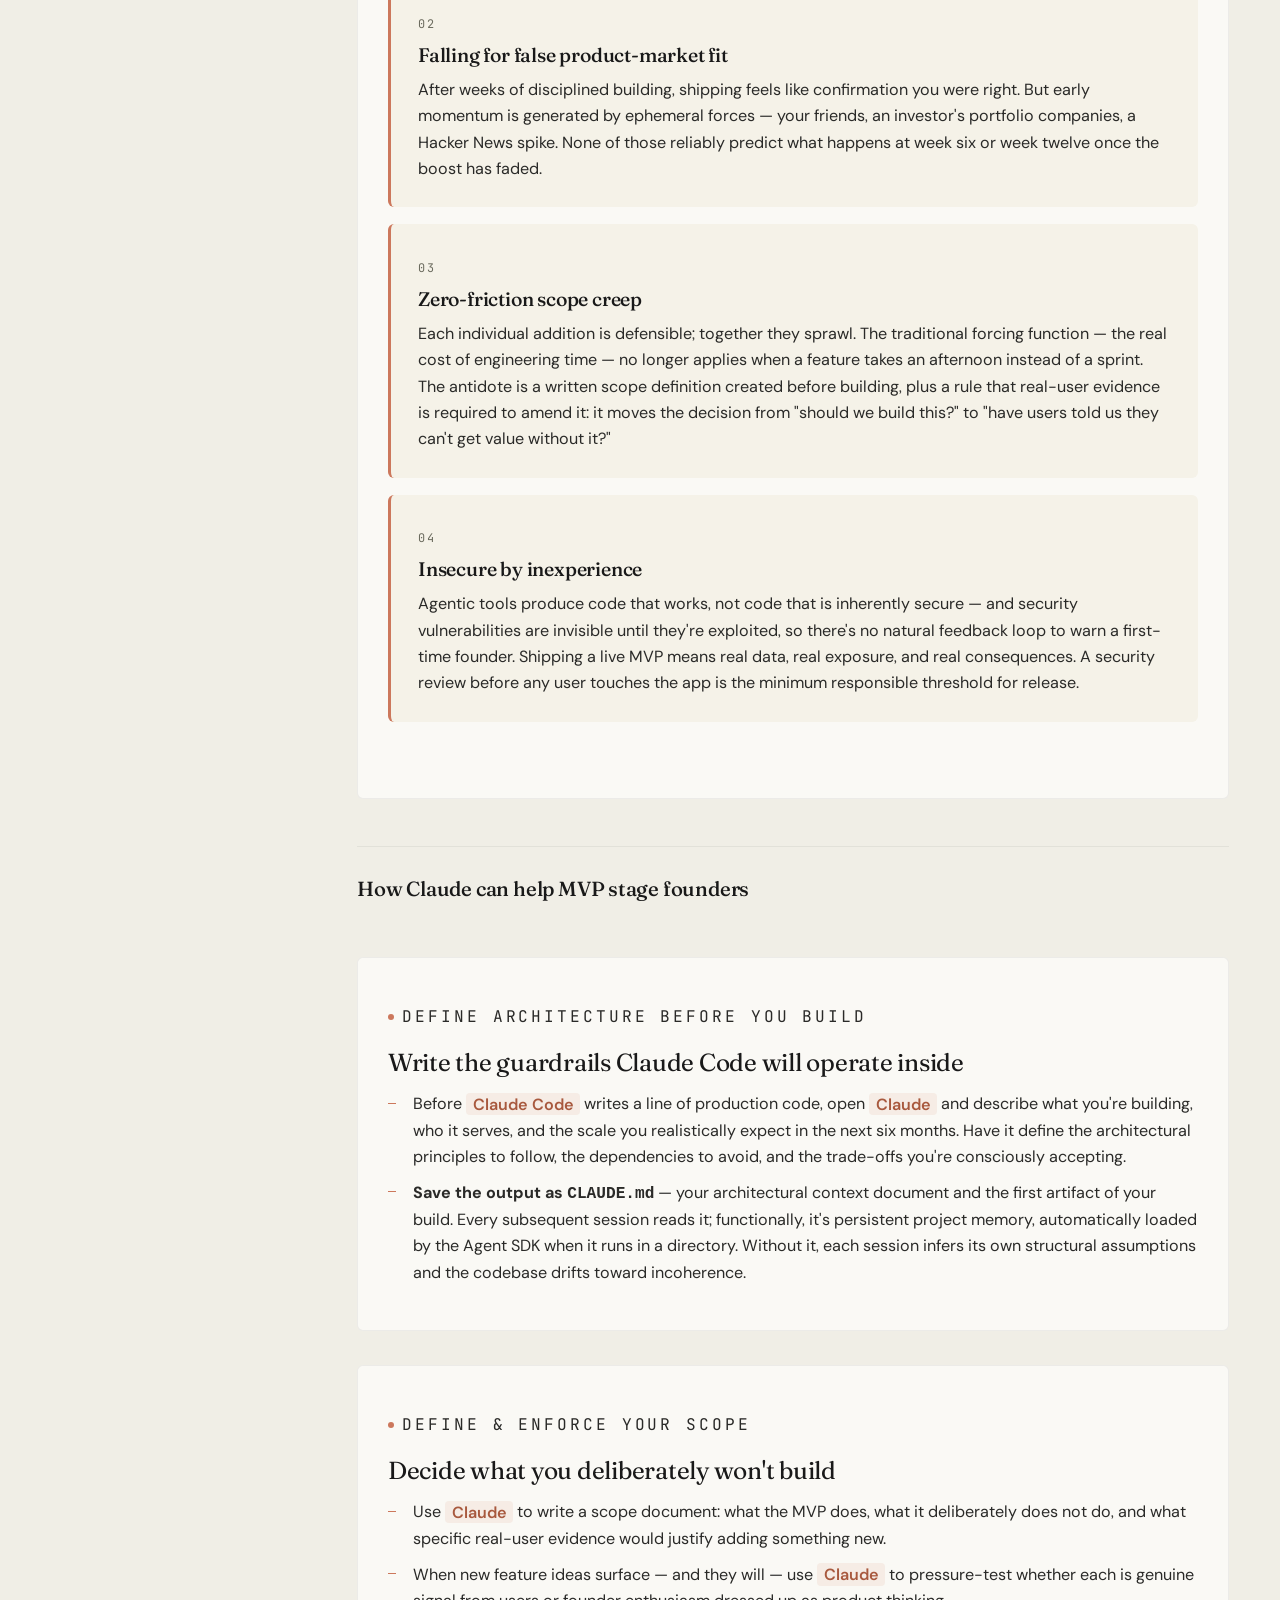
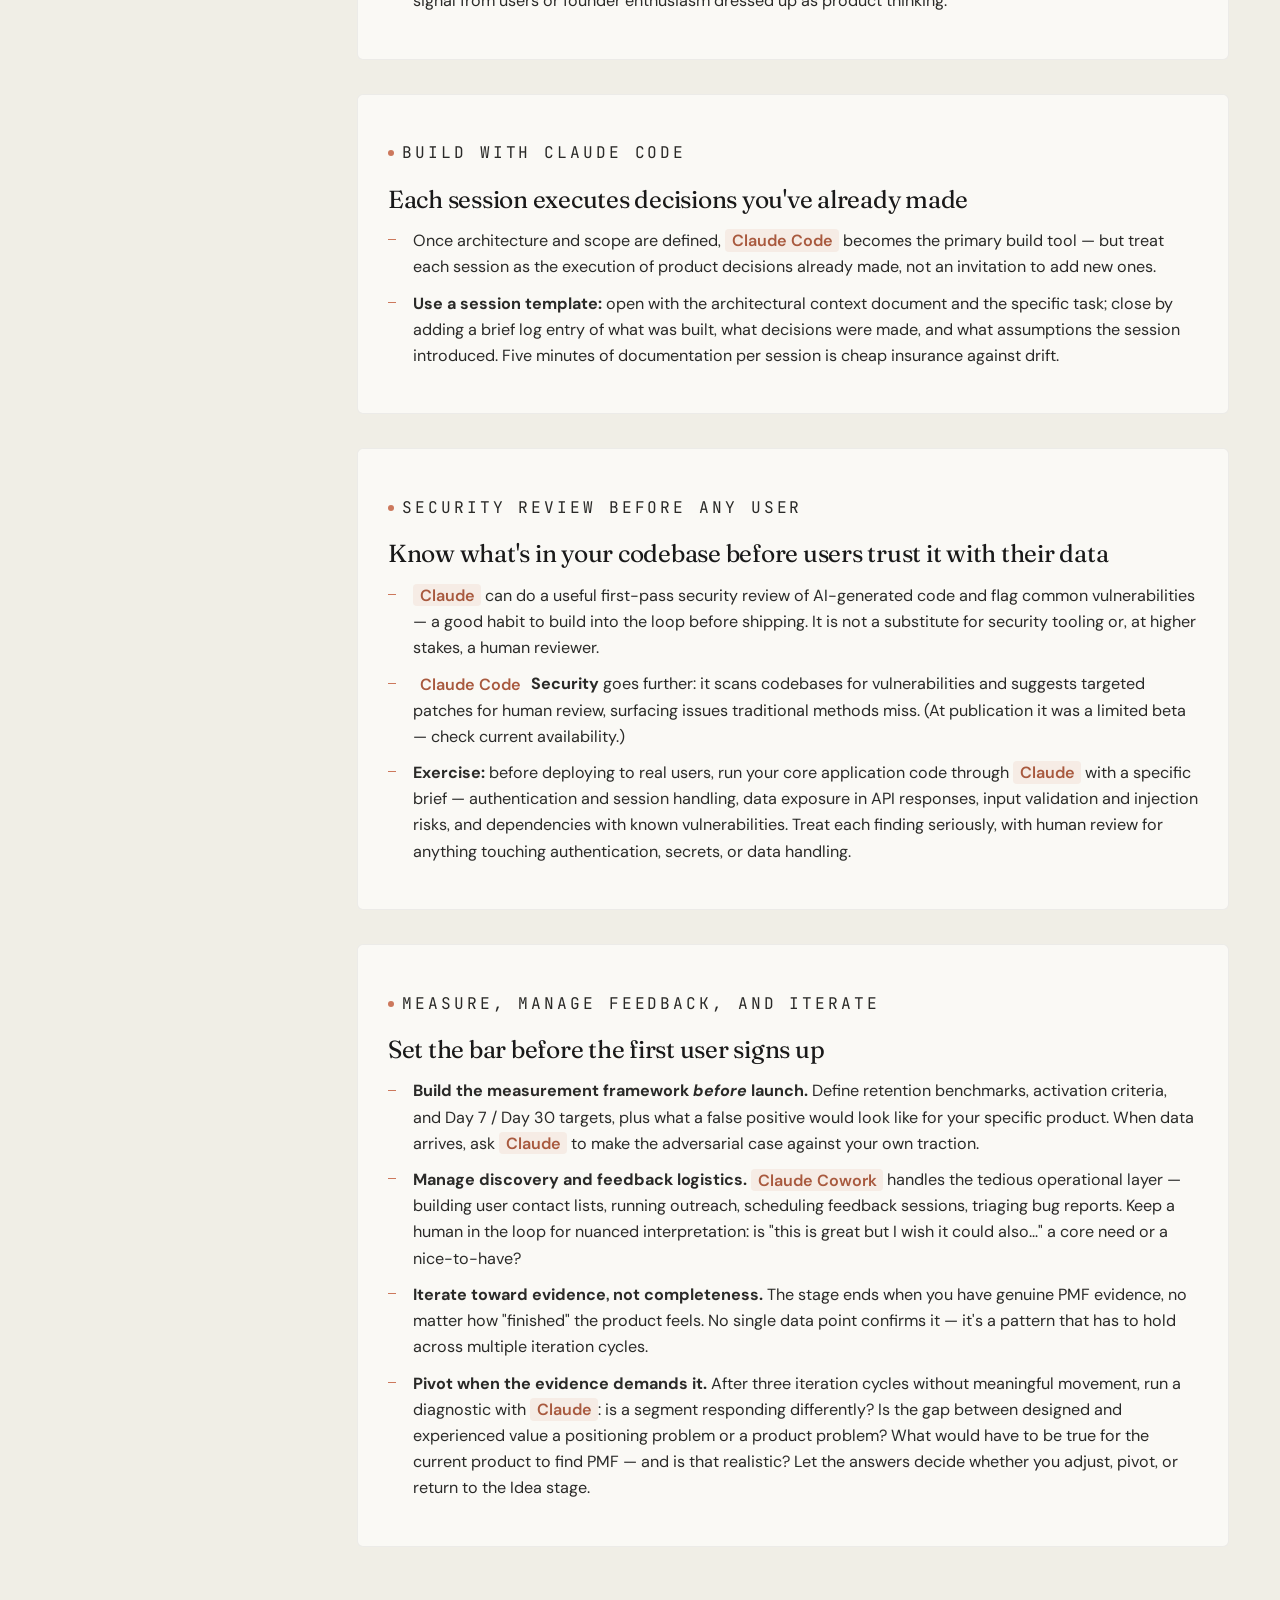
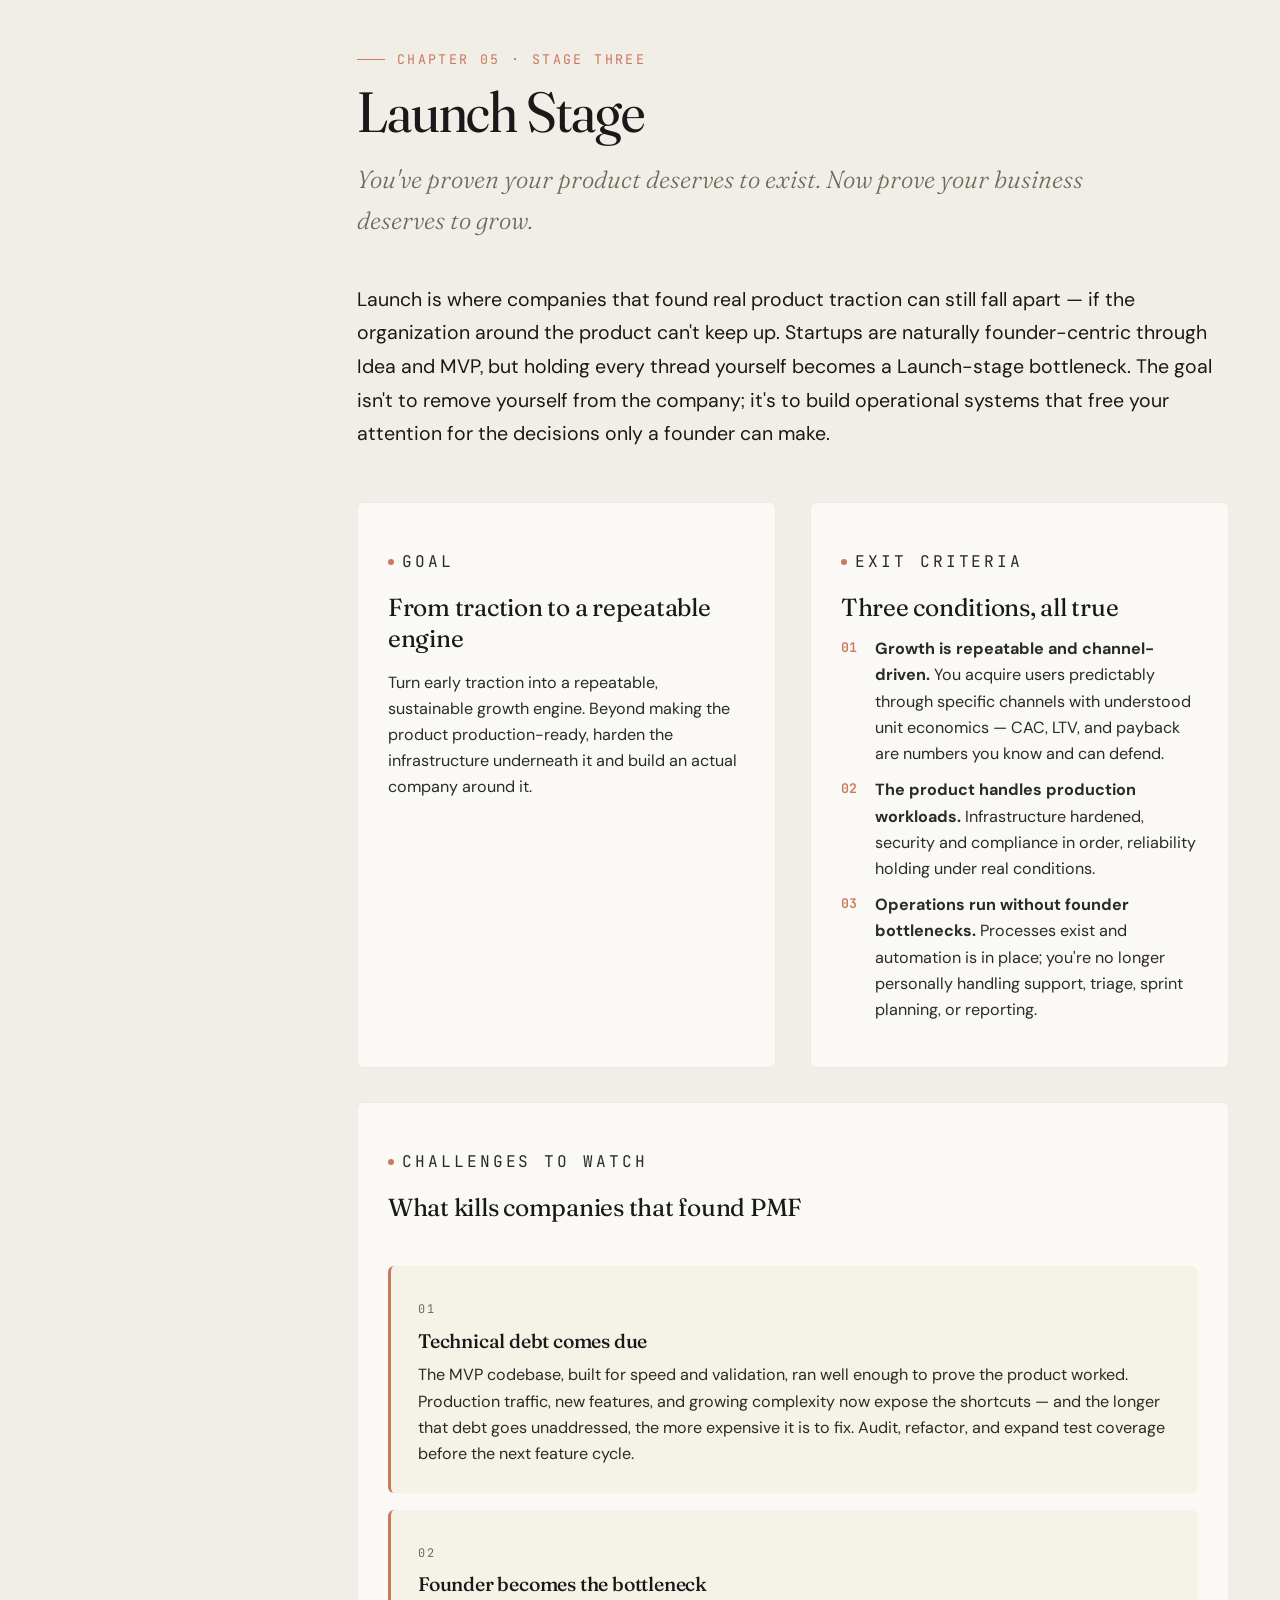
==== commit e47be886: "feat: add footer home/LinkedIn links and GA4 tracking Mirrors the footer treatment on triz-40.petera" ====
--- a/full/index.html
+++ b/full/index.html
@@ -3,6 +3,14 @@
 <head>
 <meta charset="UTF-8">
 <meta name="viewport" content="width=device-width, initial-scale=1">
+<!-- Google tag (gtag.js) -->
+<script async src="https://www.googletagmanager.com/gtag/js?id=G-MPSG5FYJH4"></script>
+<script>
+  window.dataLayer = window.dataLayer || [];
+  function gtag(){dataLayer.push(arguments);}
+  gtag('js', new Date());
+  gtag('config', 'G-MPSG5FYJH4');
+</script>
 <title>The Founder's Playbook · Full Edition</title>
 <meta name="description" content="The full section-by-section reader's edition of Anthropic's The Founder's Playbook — every stage, exercise, and founder story for building an AI-native startup.">
 <meta property="og:title" content="The Founder's Playbook · Full Edition">
@@ -842,6 +850,10 @@
   <div class="site-footer__inner">
     <p>Full edition · summarized in good faith from <a href="https://cdn.prod.website-files.com/6889473510b50328dbb70ae6/69fe2a55b93bb0732b1fe33c_The-Founders-Playbook-05062026_v3%20(1).pdf" target="_blank" rel="noopener">the original PDF</a> · all rights to the underlying content remain with Anthropic.</p>
     <p>Open source on <a href="https://github.com/tingwei161803/anthropic-the-founder-playbook" target="_blank" rel="noopener">GitHub</a> · <a href="../" data-version-link>Reader's edition</a> · Available in <a href="./" aria-current="true">English</a> &amp; <a href="./zh-Hant/" data-lang-link>繁體中文</a></p>
+    <div class="site-footer__social">
+      <a class="site-footer__icon" href="https://www.peteraim.com" target="_blank" rel="noopener" title="Home" aria-label="Home — peteraim.com (opens in a new tab)"><svg viewBox="0 0 24 24" width="18" height="18" fill="currentColor" aria-hidden="true"><path d="M10 20v-6h4v6h5v-8h3L12 3 2 12h3v8z"/></svg></a>
+      <a class="site-footer__icon" href="https://www.linkedin.com/in/ai-med/" target="_blank" rel="noopener" title="LinkedIn" aria-label="LinkedIn (opens in a new tab)"><svg viewBox="0 0 24 24" width="18" height="18" fill="currentColor" aria-hidden="true"><path d="M20.45 20.45h-3.55v-5.57c0-1.33-.02-3.04-1.85-3.04-1.85 0-2.13 1.45-2.13 2.94v5.67H9.36V9h3.41v1.56h.05c.47-.9 1.63-1.85 3.36-1.85 3.6 0 4.27 2.37 4.27 5.45v6.29zM5.34 7.43a2.06 2.06 0 1 1 0-4.12 2.06 2.06 0 0 1 0 4.12zM7.12 20.45H3.56V9h3.56v11.45zM22.22 0H1.77C.79 0 0 .77 0 1.72v20.56C0 23.23.79 24 1.77 24h20.45c.98 0 1.78-.77 1.78-1.72V1.72C24 .77 23.2 0 22.22 0z"/></svg></a>
+    </div>
   </div>
 </footer>
 
--- a/assets/styles.css
+++ b/assets/styles.css
@@ -725,22 +725,22 @@
   font-family: var(--font-display);
   font-weight: 500;
   font-size: 1rem;
-  white-space: nowrap;
 }
 .decision td { color: var(--ink-soft); line-height: 1.5; }
 .decision tbody tr:last-child th, .decision tbody tr:last-child td { border-bottom: 0; }
-/* Stack the table into labelled rows on narrow screens */
+/* Stack the table into labelled cards on narrow screens */
 @media (max-width: 620px) {
-  .decision, .decision tbody, .decision tr { display: block; }
+  .decision, .decision tbody, .decision tr, .decision th, .decision td { display: block; }
   .decision thead { display: none; }
   .decision tr {
     border: 1px solid var(--rule-soft);
     border-radius: 6px;
     margin-bottom: 0.8rem;
-    padding: 0.4rem 0.9rem;
+    padding: 0.7rem 1rem;
     background: var(--paper);
   }
-  .decision th, .decision td { border: 0; padding: 0.45rem 0; }
+  .decision tbody th, .decision tbody td { white-space: normal; border: 0; padding: 0.35rem 0; }
+  .decision tbody th { font-size: 1.02rem; }   /* the task is the card's lead line */
   .decision td::before {
     content: attr(data-label);
     display: block;
@@ -893,6 +893,29 @@
   text-underline-offset: 3px;
 }
 .site-footer a:hover { color: var(--ink); text-decoration-color: var(--accent); }
+
+.site-footer__social {
+  display: flex; gap: 0.5rem;
+  align-self: center;
+  margin-left: auto;
+}
+/* Outspecify `.site-footer a` (0,1,1) so the icons lose the body-link underline. */
+.site-footer .site-footer__icon {
+  display: inline-flex; align-items: center; justify-content: center;
+  width: 34px; height: 34px;
+  border: 1px solid var(--rule);
+  border-radius: 999px;
+  color: var(--muted);
+  text-decoration: none;
+  transition: color 0.18s ease, border-color 0.18s ease, background-color 0.18s ease;
+}
+.site-footer .site-footer__icon:hover,
+.site-footer .site-footer__icon:focus-visible {
+  color: var(--accent-dark);
+  border-color: var(--accent);
+  background: var(--accent-tint);
+}
+.site-footer__icon svg { display: block; }
 
 /* ---------- Mobile / TOC toggle ---------- */
 .toc__toggle { display: none; }
@@ -951,6 +974,9 @@
   .ghstar__text { display: none; }               /* icon + star only */
   .lang-switch a, .ver-switch a { padding: 0.3rem 0.6rem; }
   .lang-switch, .ver-switch { font-size: 0.78rem; }
+
+  /* Footer stacks here — let the icons sit flush with the text above them */
+  .site-footer__social { margin-left: 0; align-self: flex-start; }
 }
 
 /* Tightest screens: drop the brand wordmark to the diamond so the switches win the room */
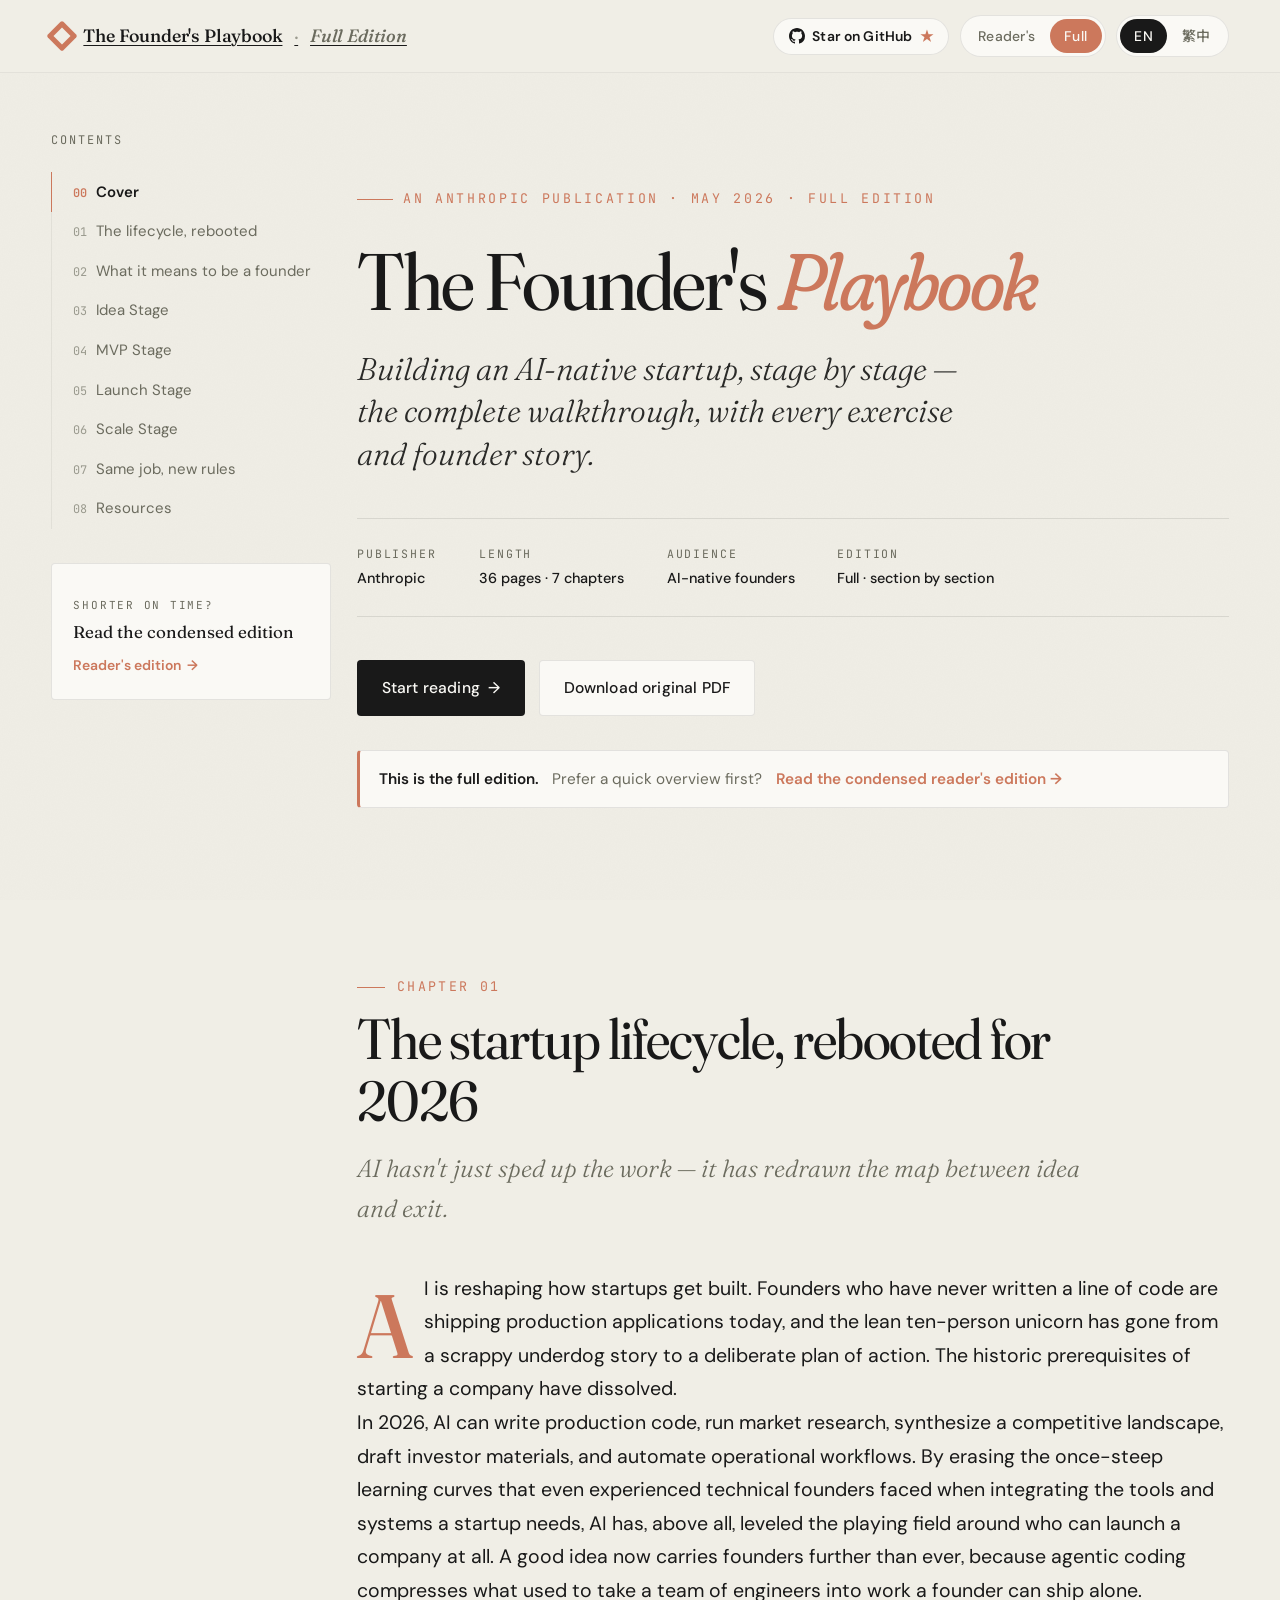
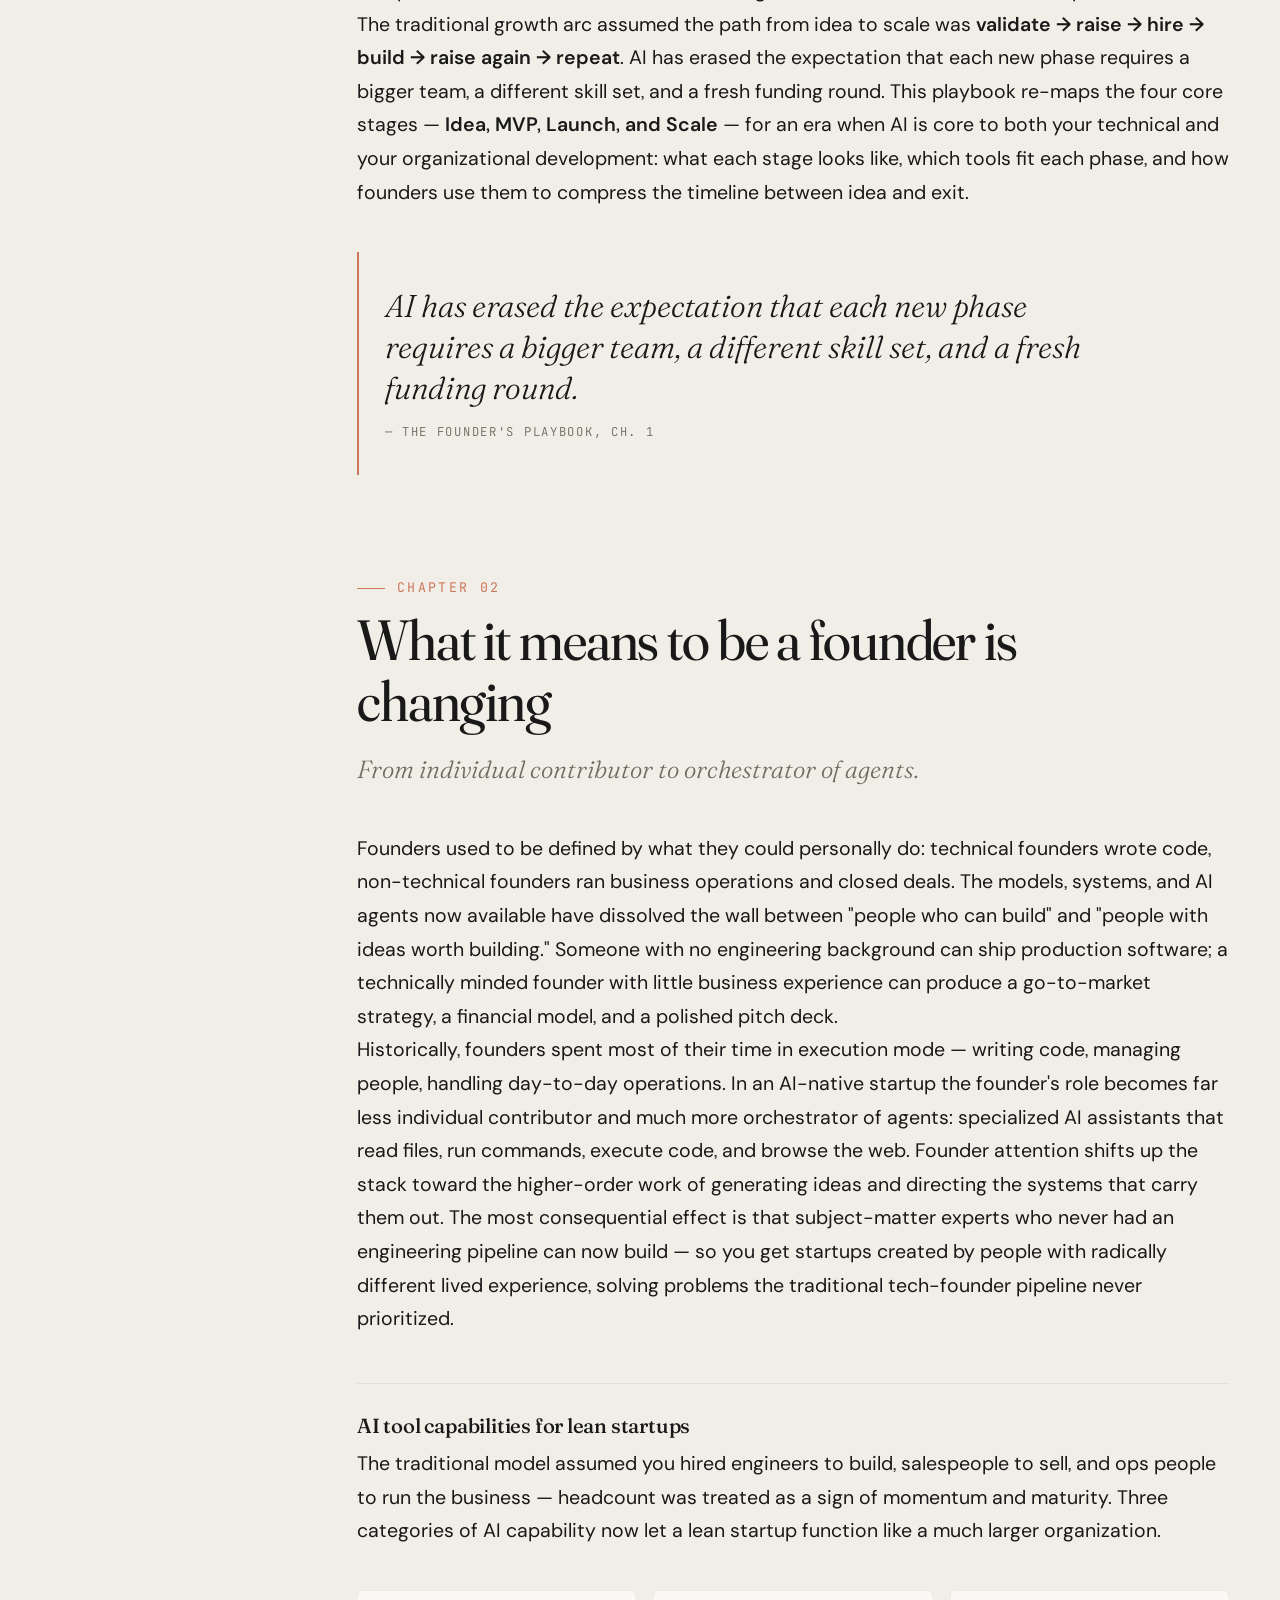
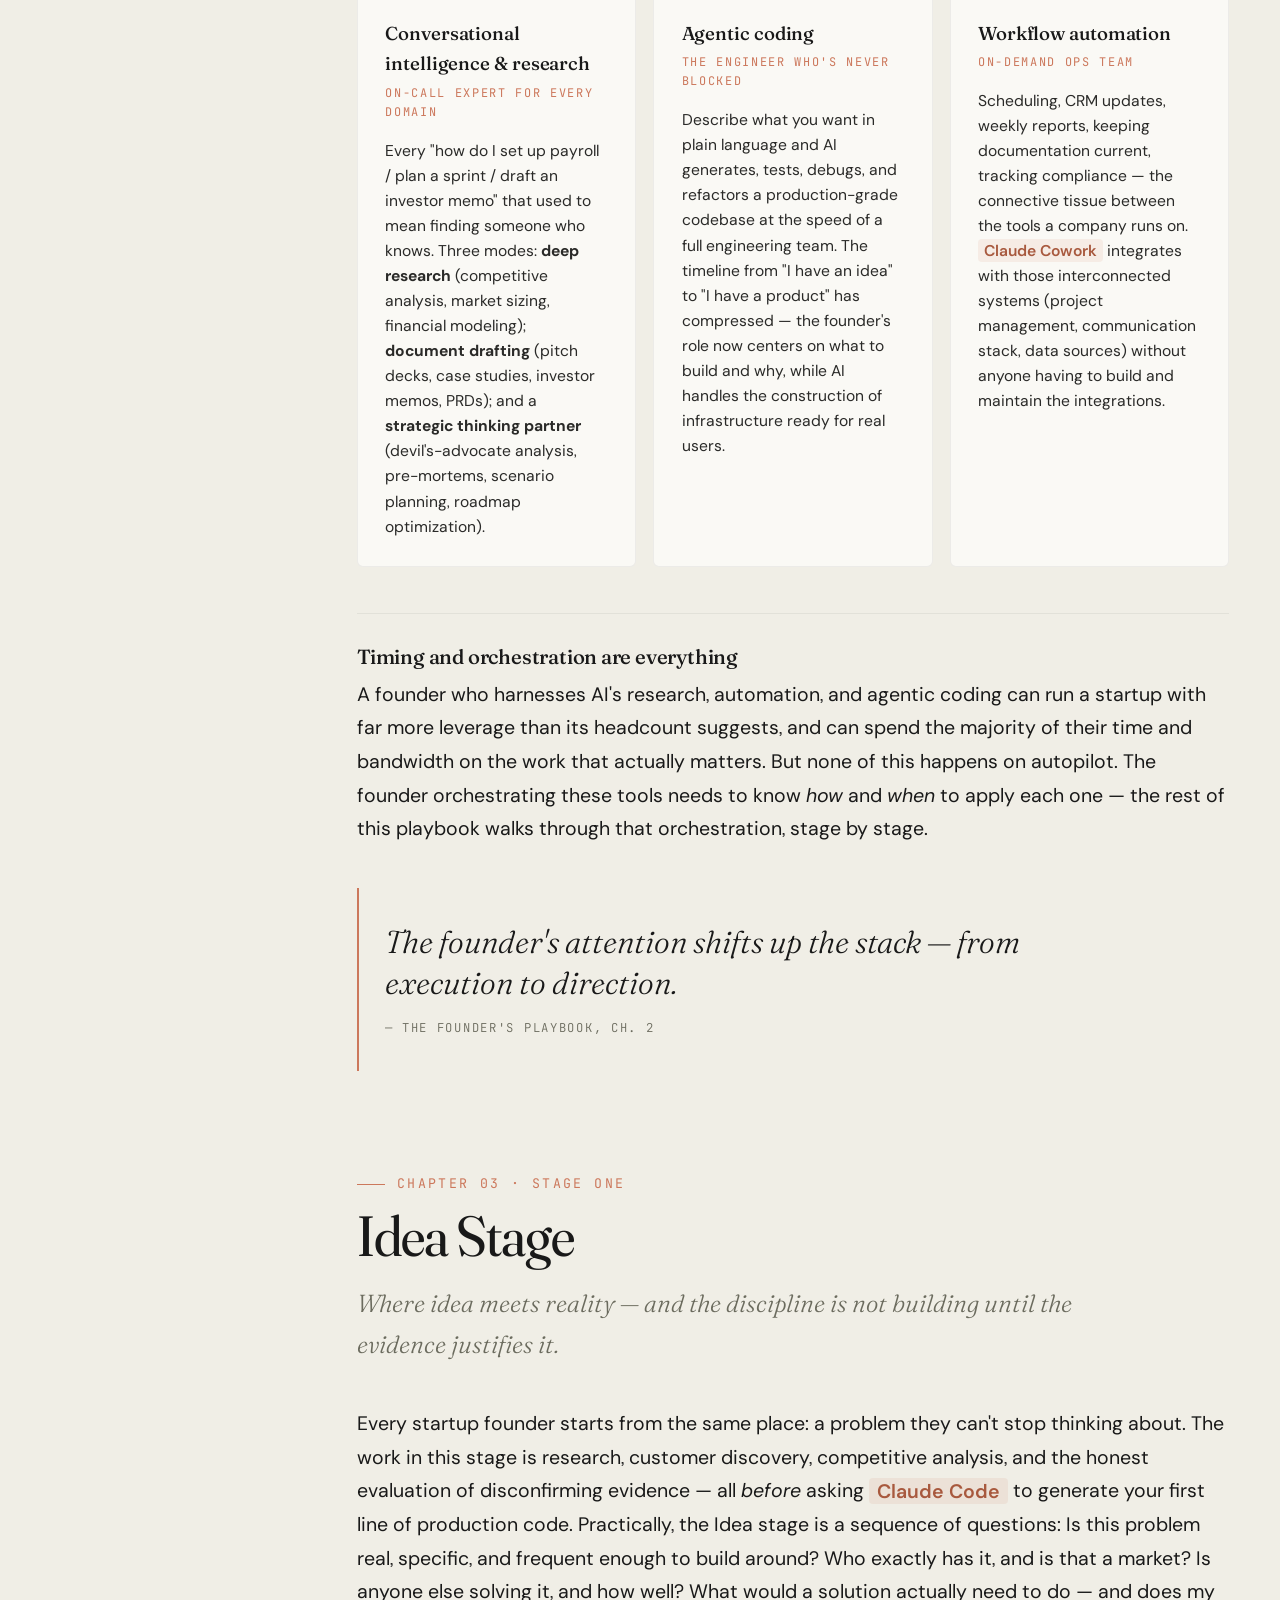
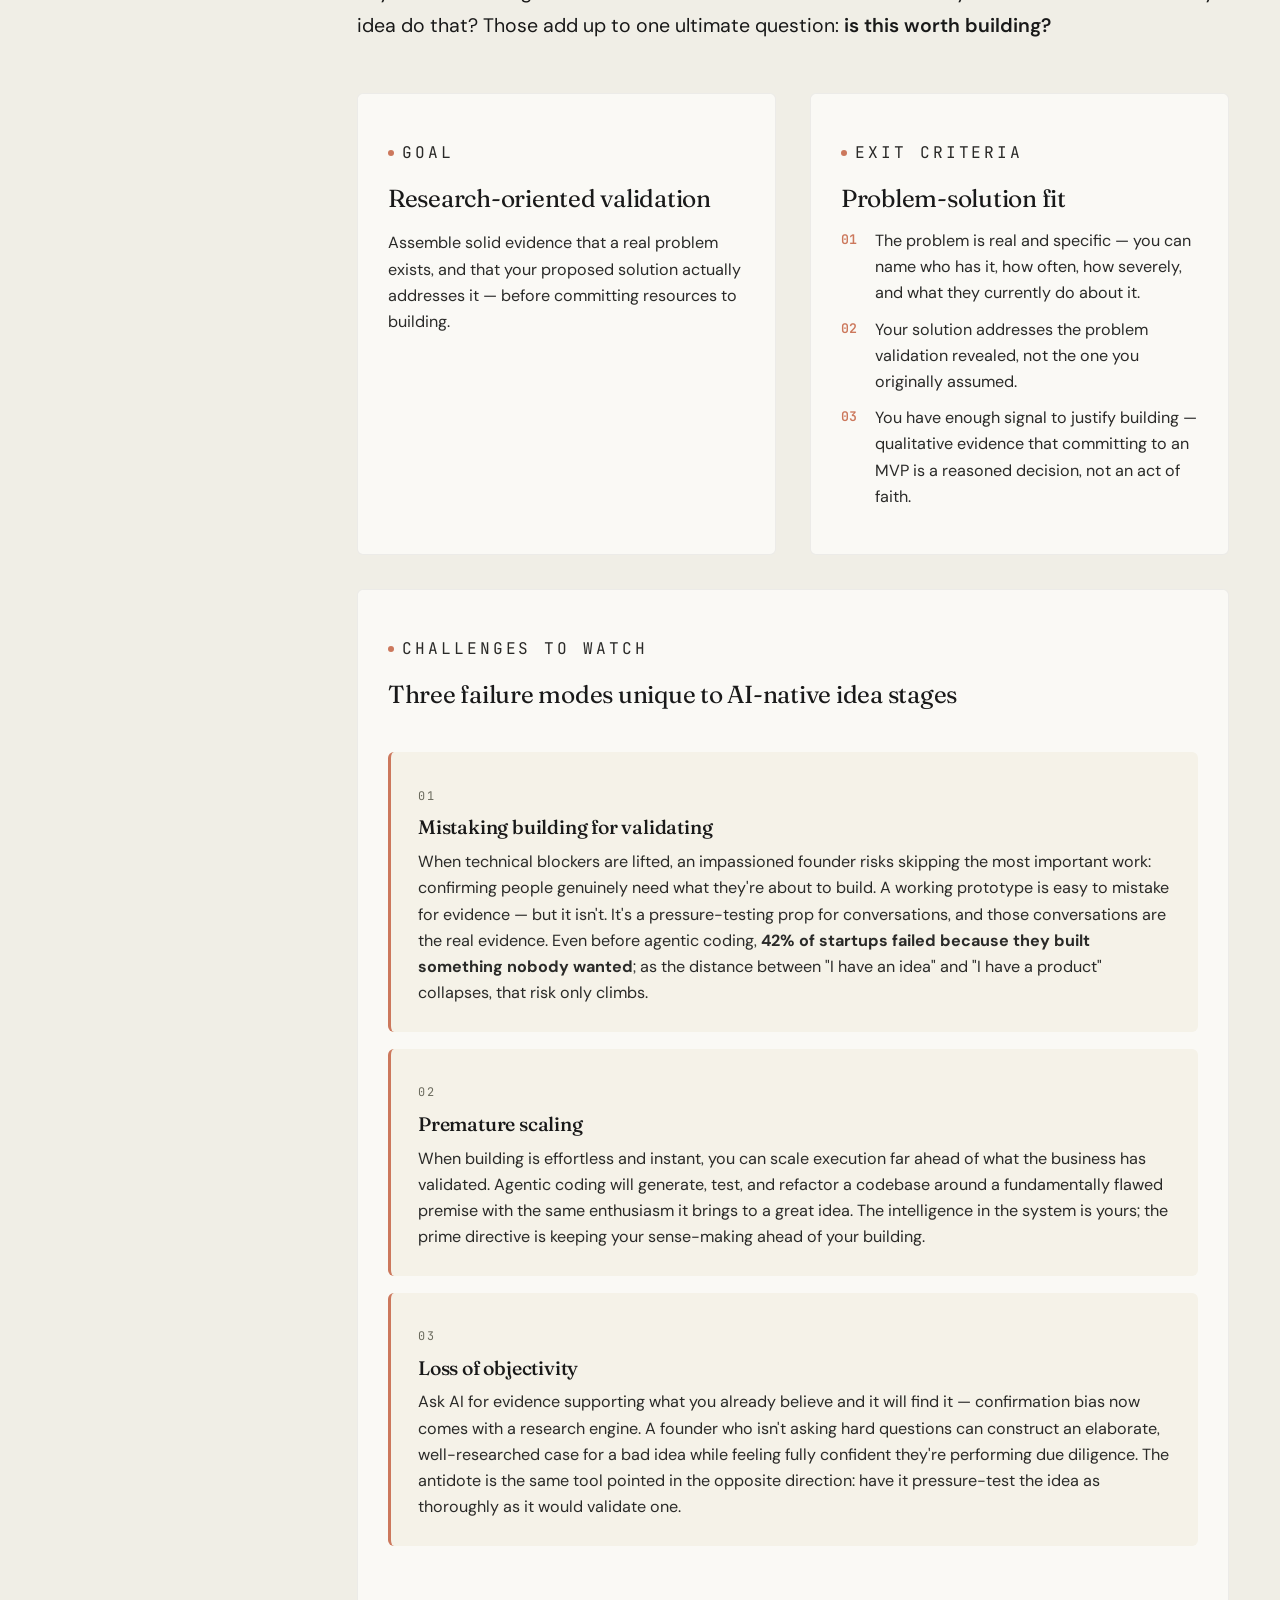
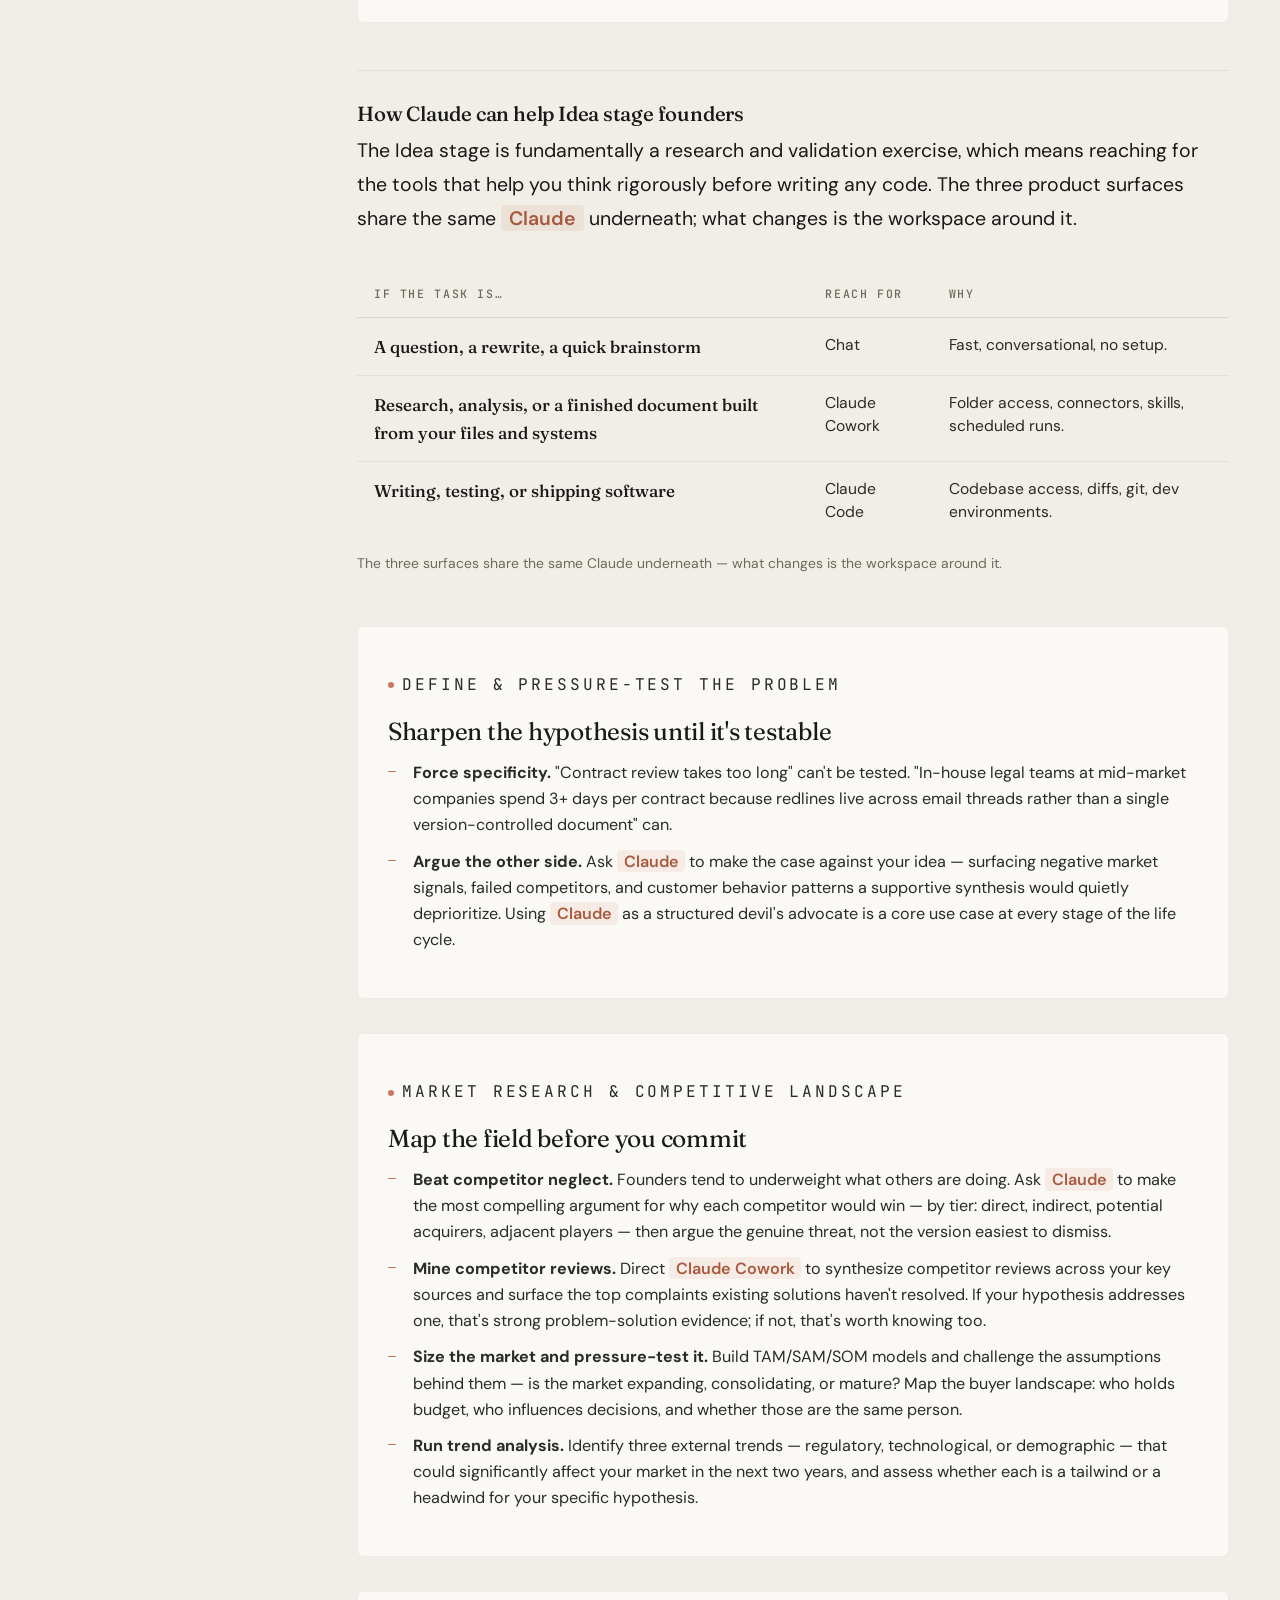
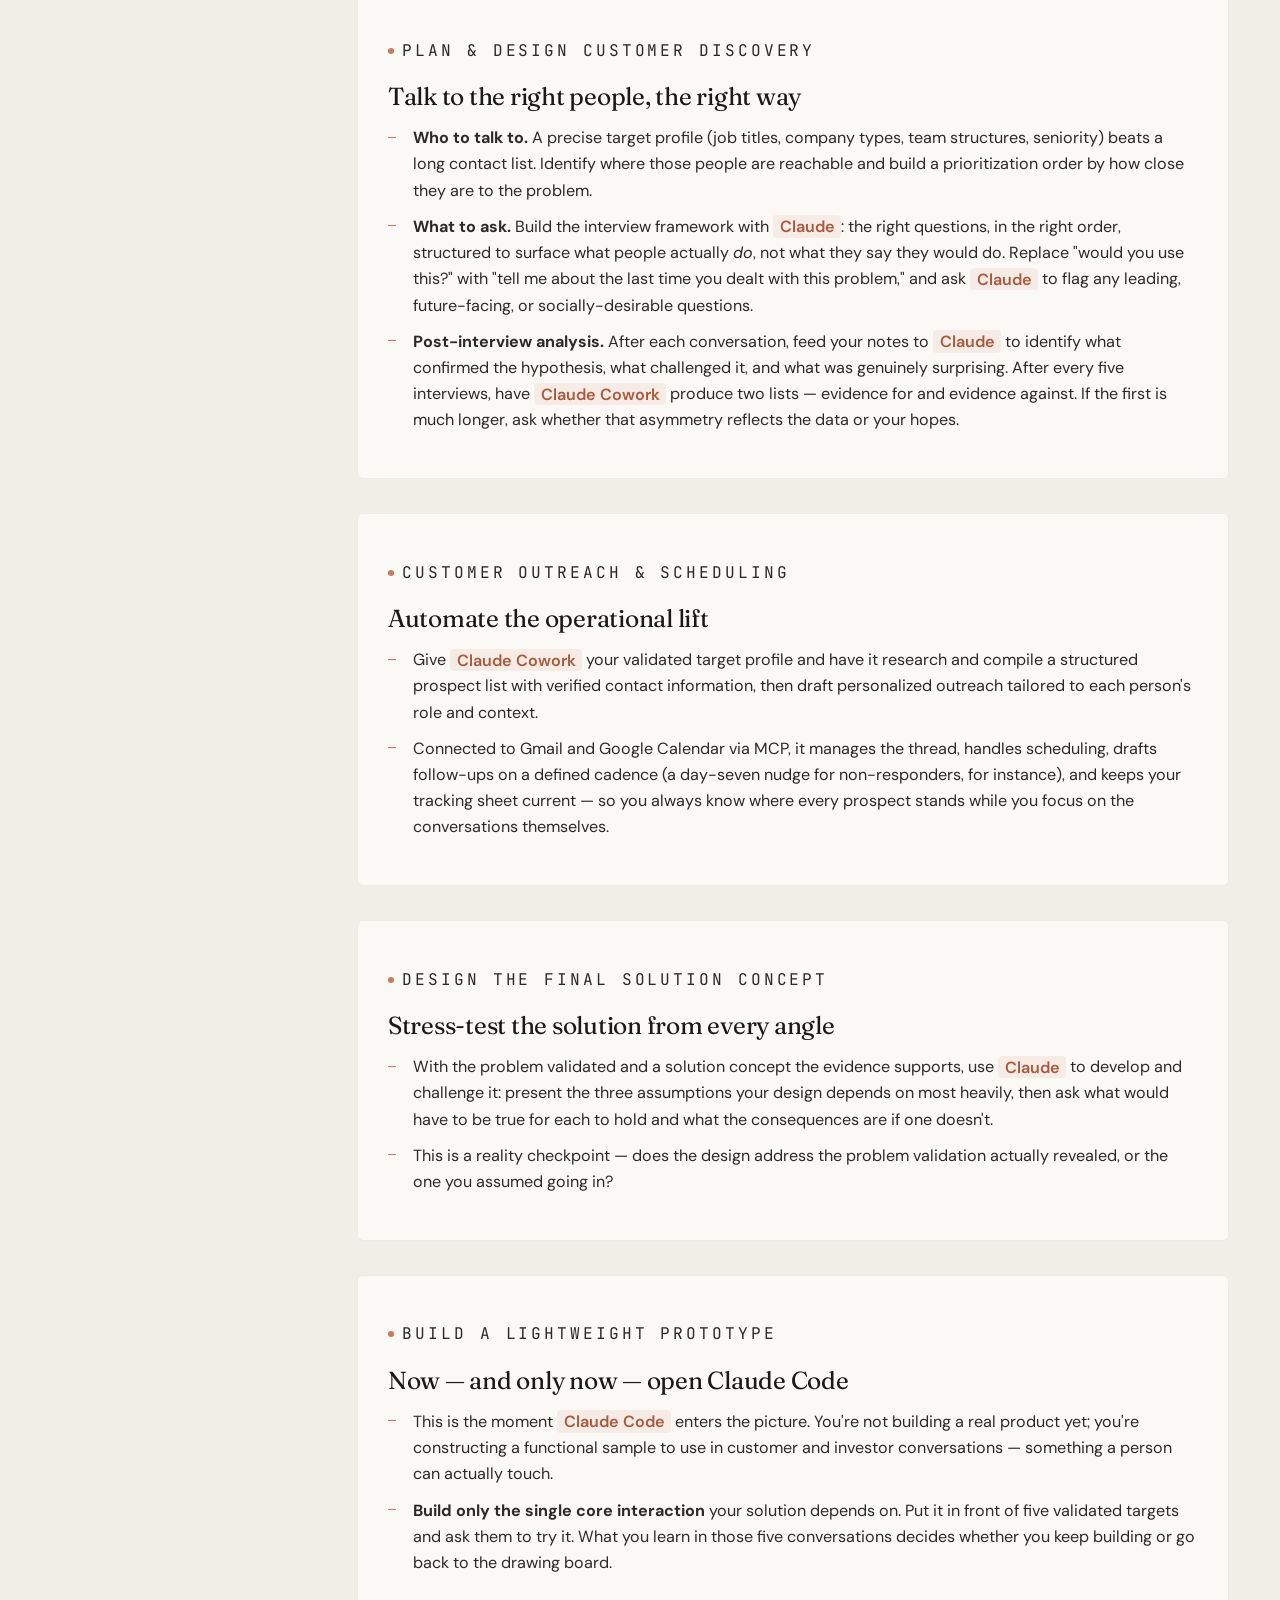
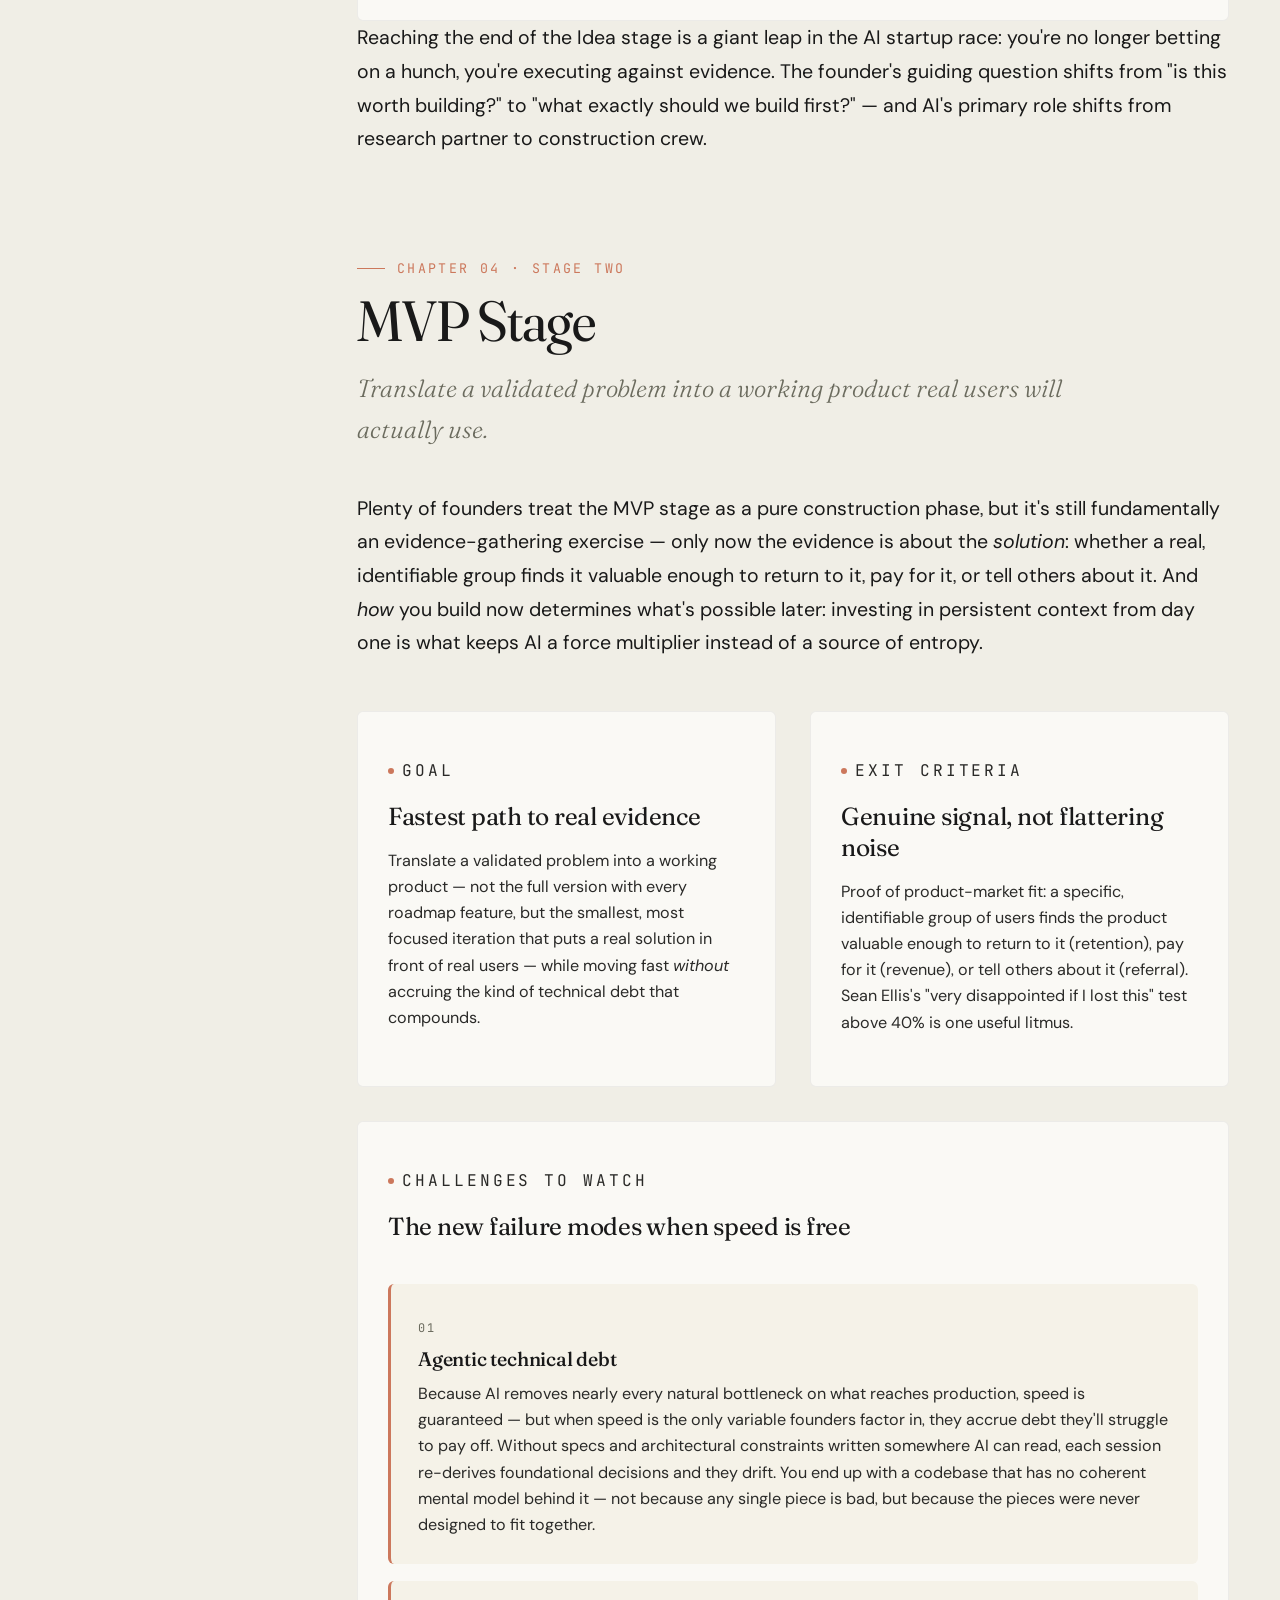
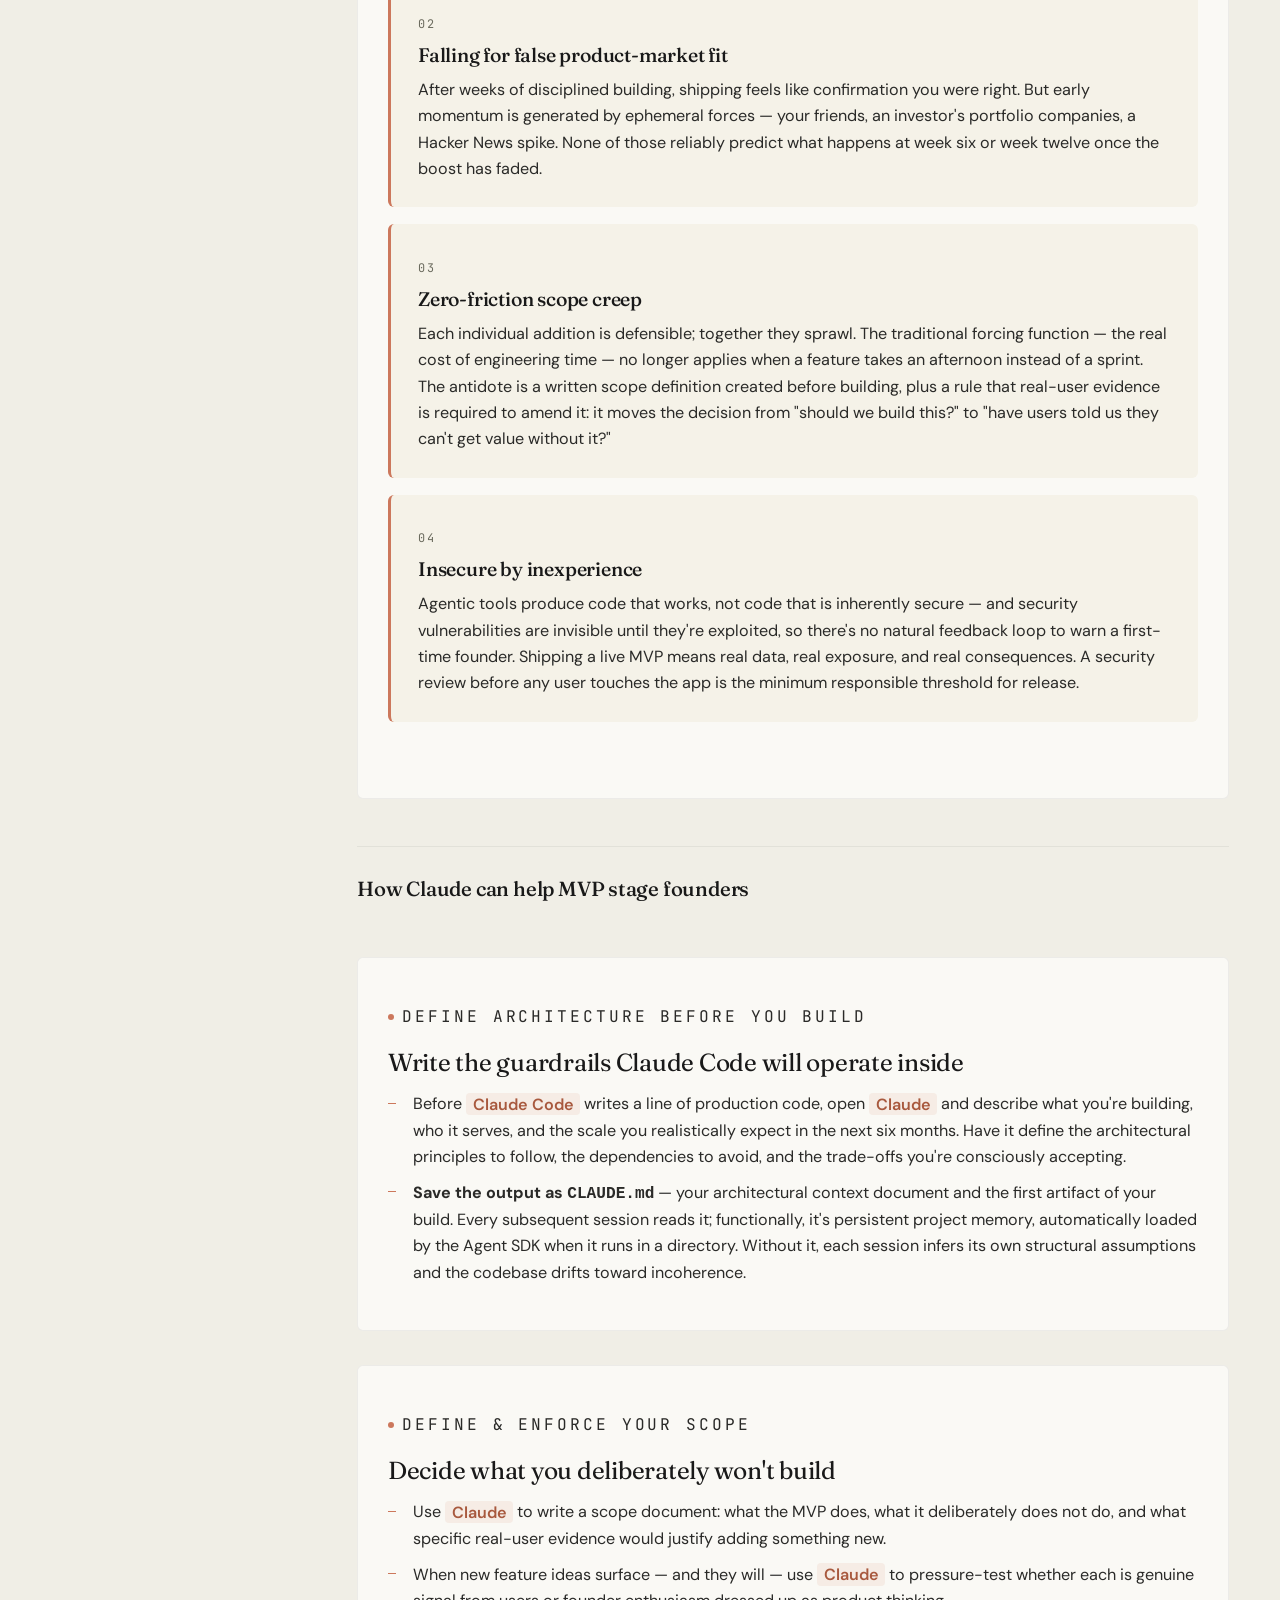
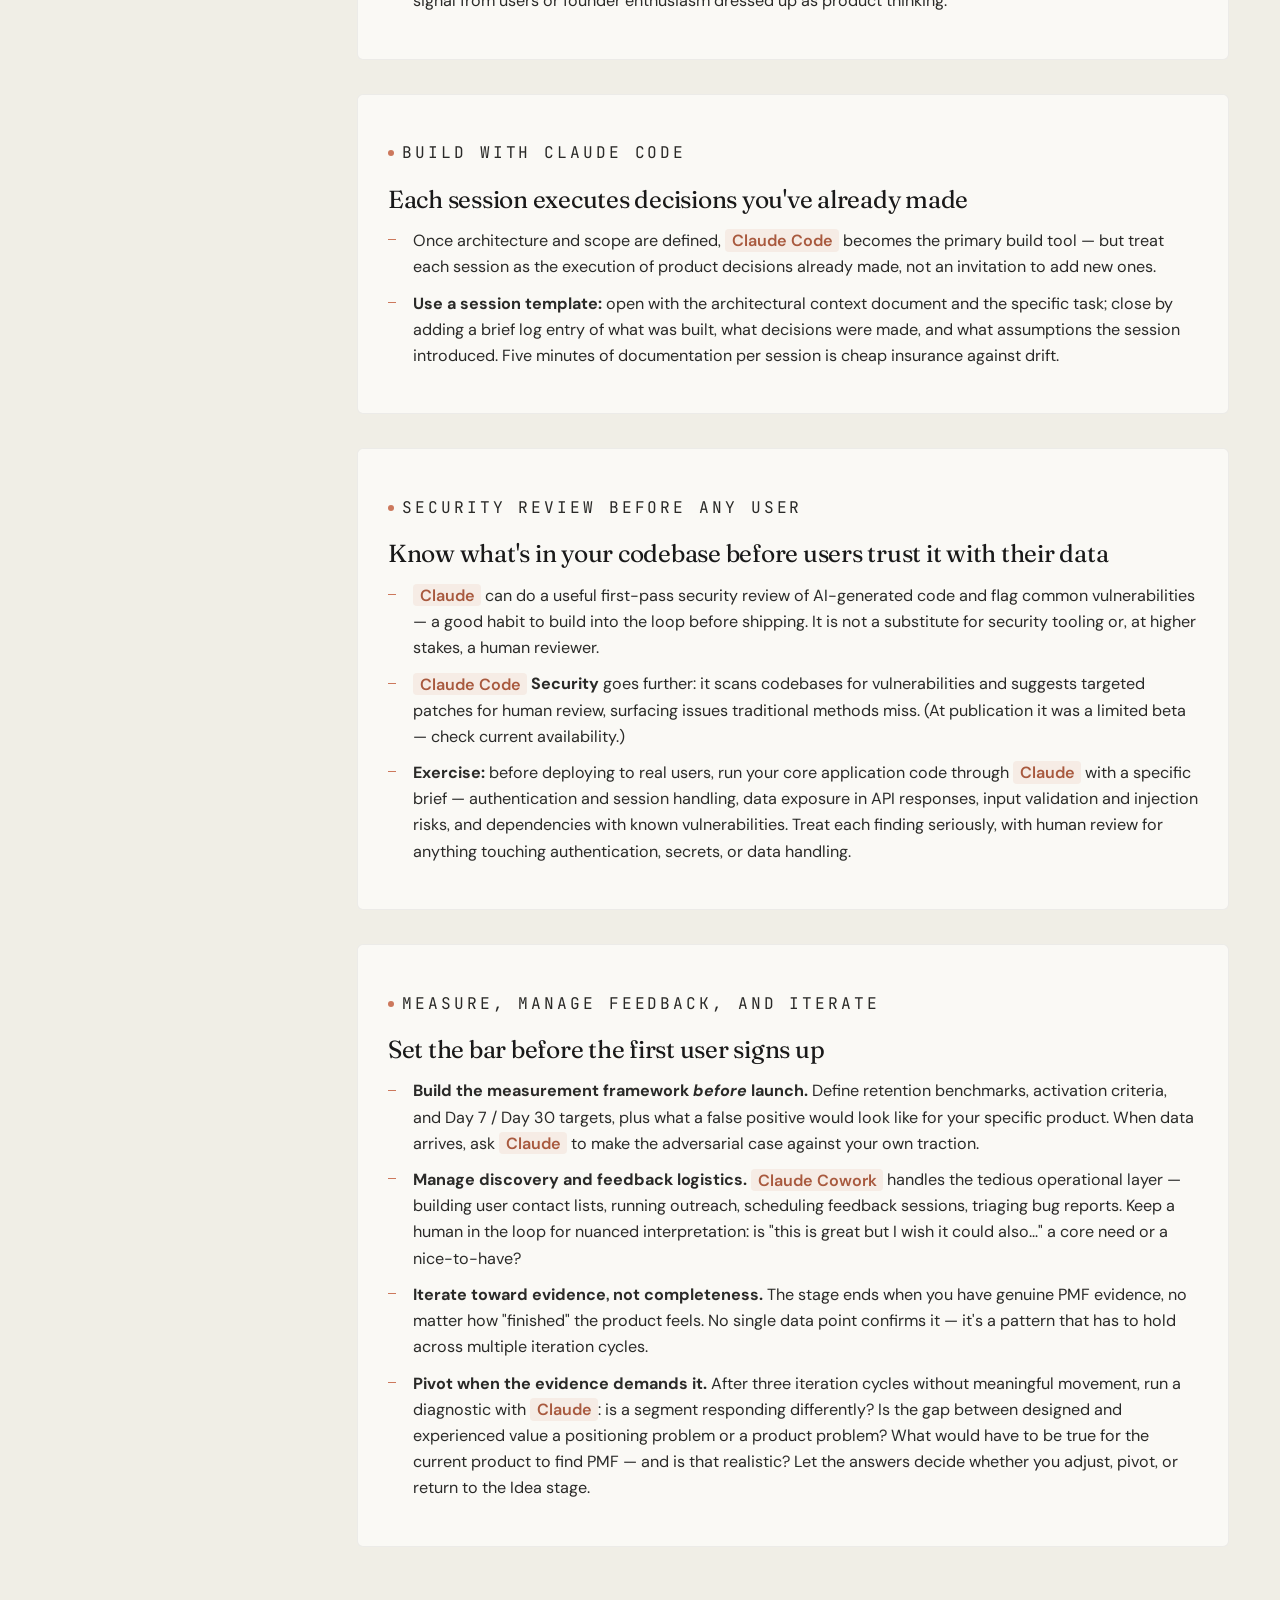
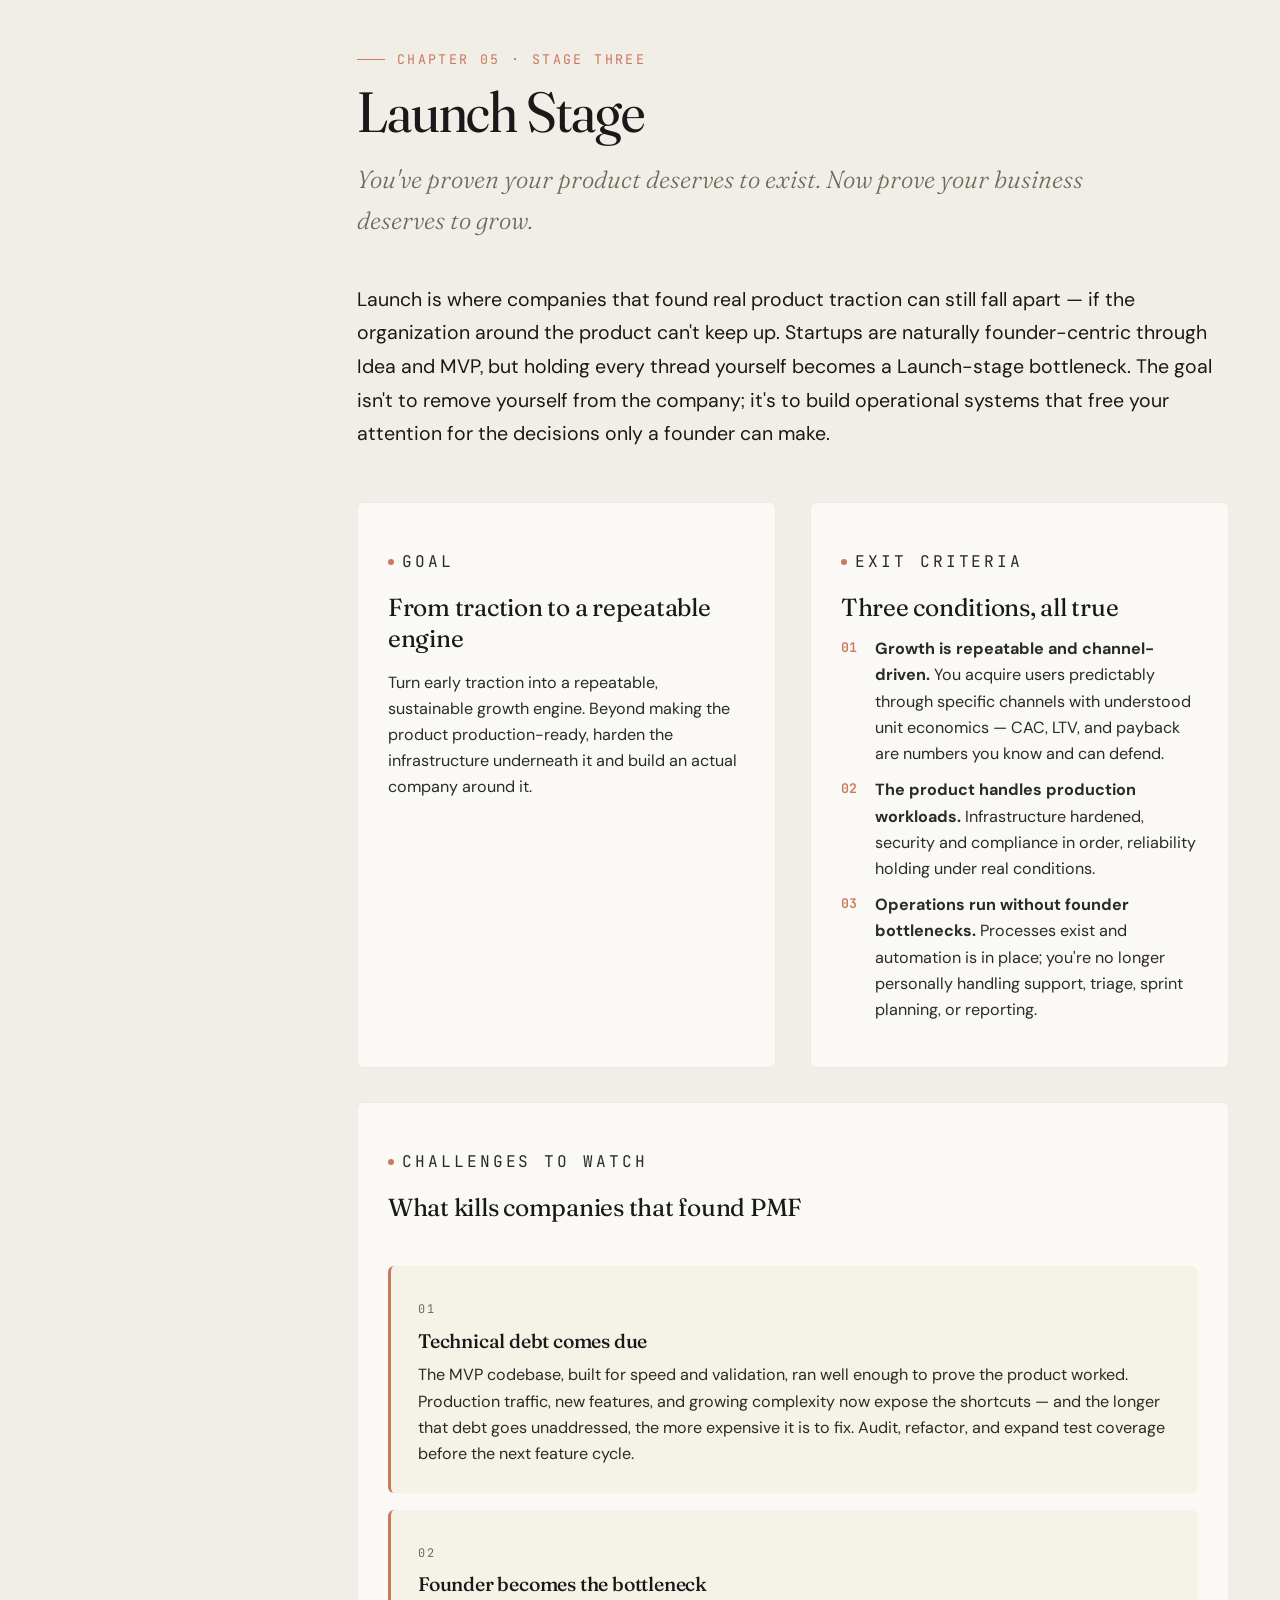
==== commit 56d3b649: "fix: 補上先前沒被擷取到的捲動顯示內容 上一次寫入靜態內容時,整頁掃描其實沒有真的掃過每一屏 —— 頁面的平滑捲動讓 每次捲動變成一段動畫,而下一次捲動在動畫還沒到位時就把它打斷,實際經過的 位置" ====
--- a/full/index.html
+++ b/full/index.html
@@ -16,6 +16,11 @@
 <meta property="og:title" content="The Founder's Playbook · Full Edition">
 <meta property="og:description" content="The comprehensive edition of Anthropic's playbook for AI-native founders — Idea, MVP, Launch, and Scale, section by section.">
 <meta property="og:type" content="article">
+<meta property="og:url" content="https://anthropic-the-founder-playbook.peteraim.com/full/">
+<link rel="canonical" href="https://anthropic-the-founder-playbook.peteraim.com/full/">
+<link rel="alternate" hreflang="en" href="https://anthropic-the-founder-playbook.peteraim.com/full/">
+<link rel="alternate" hreflang="zh-Hant" href="https://anthropic-the-founder-playbook.peteraim.com/full/zh-Hant/">
+<link rel="alternate" hreflang="x-default" href="https://anthropic-the-founder-playbook.peteraim.com/full/">
 <link rel="preconnect" href="https://fonts.googleapis.com">
 <link rel="preconnect" href="https://fonts.gstatic.com" crossorigin>
 <link href="https://fonts.googleapis.com/css2?family=Fraunces:ital,opsz,wght,SOFT@0,9..144,300..600,30..100;1,9..144,300..600,30..100&family=DM+Sans:wght@300;400;500;600;700&family=JetBrains+Mono:wght@400;500&family=Noto+Serif+TC:wght@300;400;500;700&family=Noto+Sans+TC:wght@300;400;500;700&display=swap" rel="stylesheet">
@@ -82,8 +87,7 @@
 
   <!-- ============ MAIN ============ -->
   <main class="main">
-
-    <!-- ====== Cover / Hero ====== -->
+<!-- ====== Cover / Hero ====== -->
     <section class="section hero" id="cover">
       <p class="hero__eyebrow">An Anthropic Publication · May 2026 · Full Edition</p>
       <h1 class="hero__title">The Founder's <em>Playbook</em></h1>
@@ -120,7 +124,7 @@
       <p class="hero__more">
         <strong>This is the full edition.</strong>
         <span>Prefer a quick overview first?</span>
-        <a href="../" data-version-link>Read the condensed reader's edition</a>
+        <a href="../" data-version-link="">Read the condensed reader's edition</a>
       </p>
     </section>
 
@@ -176,7 +180,7 @@
         <article class="tool">
           <h3 class="tool__name">Workflow automation</h3>
           <span class="tool__when">On-demand ops team</span>
-          <p class="tool__desc">Scheduling, CRM updates, weekly reports, keeping documentation current, tracking compliance — the connective tissue between the tools a company runs on. Claude Cowork integrates with those interconnected systems (project management, communication stack, data sources) without anyone having to build and maintain the integrations.</p>
+          <p class="tool__desc">Scheduling, CRM updates, weekly reports, keeping documentation current, tracking compliance — the connective tissue between the tools a company runs on. <span class="product is-lit">Claude Cowork</span> integrates with those interconnected systems (project management, communication stack, data sources) without anyone having to build and maintain the integrations.</p>
         </article>
       </div>
 
@@ -200,7 +204,7 @@
       </header>
 
       <div class="prose">
-        <p>Every startup founder starts from the same place: a problem they can't stop thinking about. The work in this stage is research, customer discovery, competitive analysis, and the honest evaluation of disconfirming evidence — all <em>before</em> asking Claude Code to generate your first line of production code. Practically, the Idea stage is a sequence of questions: Is this problem real, specific, and frequent enough to build around? Who exactly has it, and is that a market? Is anyone else solving it, and how well? What would a solution actually need to do — and does my idea do that? Those add up to one ultimate question: <strong>is this worth building?</strong></p>
+        <p>Every startup founder starts from the same place: a problem they can't stop thinking about. The work in this stage is research, customer discovery, competitive analysis, and the honest evaluation of disconfirming evidence — all <em>before</em> asking <span class="product is-lit">Claude Code</span> to generate your first line of production code. Practically, the Idea stage is a sequence of questions: Is this problem real, specific, and frequent enough to build around? Who exactly has it, and is that a market? Is anyone else solving it, and how well? What would a solution actually need to do — and does my idea do that? Those add up to one ultimate question: <strong>is this worth building?</strong></p>
       </div>
 
       <div class="stage">
@@ -245,7 +249,7 @@
 
       <h3 class="section-h">How Claude can help Idea stage founders</h3>
       <div class="prose">
-        <p>The Idea stage is fundamentally a research and validation exercise, which means reaching for the tools that help you think rigorously before writing any code. The three product surfaces share the same Claude underneath; what changes is the workspace around it.</p>
+        <p>The Idea stage is fundamentally a research and validation exercise, which means reaching for the tools that help you think rigorously before writing any code. The three product surfaces share the same <span class="product is-lit">Claude</span> underneath; what changes is the workspace around it.</p>
       </div>
 
       <table class="decision">
@@ -278,7 +282,7 @@
           <h3>Sharpen the hypothesis until it's testable</h3>
           <ul>
             <li><strong>Force specificity.</strong> "Contract review takes too long" can't be tested. "In-house legal teams at mid-market companies spend 3+ days per contract because redlines live across email threads rather than a single version-controlled document" can.</li>
-            <li><strong>Argue the other side.</strong> Ask Claude to make the case against your idea — surfacing negative market signals, failed competitors, and customer behavior patterns a supportive synthesis would quietly deprioritize. Using Claude as a structured devil's advocate is a core use case at every stage of the life cycle.</li>
+            <li><strong>Argue the other side.</strong> Ask <span class="product is-lit">Claude</span> to make the case against your idea — surfacing negative market signals, failed competitors, and customer behavior patterns a supportive synthesis would quietly deprioritize. Using <span class="product is-lit">Claude</span> as a structured devil's advocate is a core use case at every stage of the life cycle.</li>
           </ul>
         </div>
 
@@ -286,8 +290,8 @@
           <p class="stage__block-label">Market research &amp; competitive landscape</p>
           <h3>Map the field before you commit</h3>
           <ul>
-            <li><strong>Beat competitor neglect.</strong> Founders tend to underweight what others are doing. Ask Claude to make the most compelling argument for why each competitor would win — by tier: direct, indirect, potential acquirers, adjacent players — then argue the genuine threat, not the version easiest to dismiss.</li>
-            <li><strong>Mine competitor reviews.</strong> Direct Claude Cowork to synthesize competitor reviews across your key sources and surface the top complaints existing solutions haven't resolved. If your hypothesis addresses one, that's strong problem-solution evidence; if not, that's worth knowing too.</li>
+            <li><strong>Beat competitor neglect.</strong> Founders tend to underweight what others are doing. Ask <span class="product is-lit">Claude</span> to make the most compelling argument for why each competitor would win — by tier: direct, indirect, potential acquirers, adjacent players — then argue the genuine threat, not the version easiest to dismiss.</li>
+            <li><strong>Mine competitor reviews.</strong> Direct <span class="product is-lit">Claude Cowork</span> to synthesize competitor reviews across your key sources and surface the top complaints existing solutions haven't resolved. If your hypothesis addresses one, that's strong problem-solution evidence; if not, that's worth knowing too.</li>
             <li><strong>Size the market and pressure-test it.</strong> Build TAM/SAM/SOM models and challenge the assumptions behind them — is the market expanding, consolidating, or mature? Map the buyer landscape: who holds budget, who influences decisions, and whether those are the same person.</li>
             <li><strong>Run trend analysis.</strong> Identify three external trends — regulatory, technological, or demographic — that could significantly affect your market in the next two years, and assess whether each is a tailwind or a headwind for your specific hypothesis.</li>
           </ul>
@@ -298,8 +302,8 @@
           <h3>Talk to the right people, the right way</h3>
           <ul>
             <li><strong>Who to talk to.</strong> A precise target profile (job titles, company types, team structures, seniority) beats a long contact list. Identify where those people are reachable and build a prioritization order by how close they are to the problem.</li>
-            <li><strong>What to ask.</strong> Build the interview framework with Claude: the right questions, in the right order, structured to surface what people actually <em>do</em>, not what they say they would do. Replace "would you use this?" with "tell me about the last time you dealt with this problem," and ask Claude to flag any leading, future-facing, or socially-desirable questions.</li>
-            <li><strong>Post-interview analysis.</strong> After each conversation, feed your notes to Claude to identify what confirmed the hypothesis, what challenged it, and what was genuinely surprising. After every five interviews, have Claude Cowork produce two lists — evidence for and evidence against. If the first is much longer, ask whether that asymmetry reflects the data or your hopes.</li>
+            <li><strong>What to ask.</strong> Build the interview framework with <span class="product is-lit">Claude</span>: the right questions, in the right order, structured to surface what people actually <em>do</em>, not what they say they would do. Replace "would you use this?" with "tell me about the last time you dealt with this problem," and ask <span class="product is-lit">Claude</span> to flag any leading, future-facing, or socially-desirable questions.</li>
+            <li><strong>Post-interview analysis.</strong> After each conversation, feed your notes to <span class="product is-lit">Claude</span> to identify what confirmed the hypothesis, what challenged it, and what was genuinely surprising. After every five interviews, have <span class="product is-lit">Claude Cowork</span> produce two lists — evidence for and evidence against. If the first is much longer, ask whether that asymmetry reflects the data or your hopes.</li>
           </ul>
         </div>
 
@@ -307,7 +311,7 @@
           <p class="stage__block-label">Customer outreach &amp; scheduling</p>
           <h3>Automate the operational lift</h3>
           <ul>
-            <li>Give Claude Cowork your validated target profile and have it research and compile a structured prospect list with verified contact information, then draft personalized outreach tailored to each person's role and context.</li>
+            <li>Give <span class="product is-lit">Claude Cowork</span> your validated target profile and have it research and compile a structured prospect list with verified contact information, then draft personalized outreach tailored to each person's role and context.</li>
             <li>Connected to Gmail and Google Calendar via MCP, it manages the thread, handles scheduling, drafts follow-ups on a defined cadence (a day-seven nudge for non-responders, for instance), and keeps your tracking sheet current — so you always know where every prospect stands while you focus on the conversations themselves.</li>
           </ul>
         </div>
@@ -316,7 +320,7 @@
           <p class="stage__block-label">Design the final solution concept</p>
           <h3>Stress-test the solution from every angle</h3>
           <ul>
-            <li>With the problem validated and a solution concept the evidence supports, use Claude to develop and challenge it: present the three assumptions your design depends on most heavily, then ask what would have to be true for each to hold and what the consequences are if one doesn't.</li>
+            <li>With the problem validated and a solution concept the evidence supports, use <span class="product is-lit">Claude</span> to develop and challenge it: present the three assumptions your design depends on most heavily, then ask what would have to be true for each to hold and what the consequences are if one doesn't.</li>
             <li>This is a reality checkpoint — does the design address the problem validation actually revealed, or the one you assumed going in?</li>
           </ul>
         </div>
@@ -325,7 +329,7 @@
           <p class="stage__block-label">Build a lightweight prototype</p>
           <h3>Now — and only now — open Claude Code</h3>
           <ul>
-            <li>This is the moment Claude Code enters the picture. You're not building a real product yet; you're constructing a functional sample to use in customer and investor conversations — something a person can actually touch.</li>
+            <li>This is the moment <span class="product is-lit">Claude Code</span> enters the picture. You're not building a real product yet; you're constructing a functional sample to use in customer and investor conversations — something a person can actually touch.</li>
             <li><strong>Build only the single core interaction</strong> your solution depends on. Put it in front of five validated targets and ask them to try it. What you learn in those five conversations decides whether you keep building or go back to the drawing board.</li>
           </ul>
         </div>
@@ -395,7 +399,7 @@
           <p class="stage__block-label">Define architecture before you build</p>
           <h3>Write the guardrails Claude Code will operate inside</h3>
           <ul>
-            <li>Before Claude Code writes a line of production code, open Claude and describe what you're building, who it serves, and the scale you realistically expect in the next six months. Have it define the architectural principles to follow, the dependencies to avoid, and the trade-offs you're consciously accepting.</li>
+            <li>Before <span class="product is-lit">Claude Code</span> writes a line of production code, open <span class="product is-lit">Claude</span> and describe what you're building, who it serves, and the scale you realistically expect in the next six months. Have it define the architectural principles to follow, the dependencies to avoid, and the trade-offs you're consciously accepting.</li>
             <li><strong>Save the output as <code>CLAUDE.md</code></strong> — your architectural context document and the first artifact of your build. Every subsequent session reads it; functionally, it's persistent project memory, automatically loaded by the Agent SDK when it runs in a directory. Without it, each session infers its own structural assumptions and the codebase drifts toward incoherence.</li>
           </ul>
         </div>
@@ -404,8 +408,8 @@
           <p class="stage__block-label">Define &amp; enforce your scope</p>
           <h3>Decide what you deliberately won't build</h3>
           <ul>
-            <li>Use Claude to write a scope document: what the MVP does, what it deliberately does not do, and what specific real-user evidence would justify adding something new.</li>
-            <li>When new feature ideas surface — and they will — use Claude to pressure-test whether each is genuine signal from users or founder enthusiasm dressed up as product thinking.</li>
+            <li>Use <span class="product is-lit">Claude</span> to write a scope document: what the MVP does, what it deliberately does not do, and what specific real-user evidence would justify adding something new.</li>
+            <li>When new feature ideas surface — and they will — use <span class="product is-lit">Claude</span> to pressure-test whether each is genuine signal from users or founder enthusiasm dressed up as product thinking.</li>
           </ul>
         </div>
 
@@ -413,7 +417,7 @@
           <p class="stage__block-label">Build with Claude Code</p>
           <h3>Each session executes decisions you've already made</h3>
           <ul>
-            <li>Once architecture and scope are defined, Claude Code becomes the primary build tool — but treat each session as the execution of product decisions already made, not an invitation to add new ones.</li>
+            <li>Once architecture and scope are defined, <span class="product is-lit">Claude Code</span> becomes the primary build tool — but treat each session as the execution of product decisions already made, not an invitation to add new ones.</li>
             <li><strong>Use a session template:</strong> open with the architectural context document and the specific task; close by adding a brief log entry of what was built, what decisions were made, and what assumptions the session introduced. Five minutes of documentation per session is cheap insurance against drift.</li>
           </ul>
         </div>
@@ -422,9 +426,9 @@
           <p class="stage__block-label">Security review before any user</p>
           <h3>Know what's in your codebase before users trust it with their data</h3>
           <ul>
-            <li>Claude can do a useful first-pass security review of AI-generated code and flag common vulnerabilities — a good habit to build into the loop before shipping. It is not a substitute for security tooling or, at higher stakes, a human reviewer.</li>
-            <li><strong>Claude Code Security</strong> goes further: it scans codebases for vulnerabilities and suggests targeted patches for human review, surfacing issues traditional methods miss. (At publication it was a limited beta — check current availability.)</li>
-            <li><strong>Exercise:</strong> before deploying to real users, run your core application code through Claude with a specific brief — authentication and session handling, data exposure in API responses, input validation and injection risks, and dependencies with known vulnerabilities. Treat each finding seriously, with human review for anything touching authentication, secrets, or data handling.</li>
+            <li><span class="product is-lit">Claude</span> can do a useful first-pass security review of AI-generated code and flag common vulnerabilities — a good habit to build into the loop before shipping. It is not a substitute for security tooling or, at higher stakes, a human reviewer.</li>
+            <li><strong><span class="product is-lit">Claude Code</span> Security</strong> goes further: it scans codebases for vulnerabilities and suggests targeted patches for human review, surfacing issues traditional methods miss. (At publication it was a limited beta — check current availability.)</li>
+            <li><strong>Exercise:</strong> before deploying to real users, run your core application code through <span class="product is-lit">Claude</span> with a specific brief — authentication and session handling, data exposure in API responses, input validation and injection risks, and dependencies with known vulnerabilities. Treat each finding seriously, with human review for anything touching authentication, secrets, or data handling.</li>
           </ul>
         </div>
 
@@ -432,10 +436,10 @@
           <p class="stage__block-label">Measure, manage feedback, and iterate</p>
           <h3>Set the bar before the first user signs up</h3>
           <ul>
-            <li><strong>Build the measurement framework <em>before</em> launch.</strong> Define retention benchmarks, activation criteria, and Day 7 / Day 30 targets, plus what a false positive would look like for your specific product. When data arrives, ask Claude to make the adversarial case against your own traction.</li>
-            <li><strong>Manage discovery and feedback logistics.</strong> Claude Cowork handles the tedious operational layer — building user contact lists, running outreach, scheduling feedback sessions, triaging bug reports. Keep a human in the loop for nuanced interpretation: is "this is great but I wish it could also…" a core need or a nice-to-have?</li>
+            <li><strong>Build the measurement framework <em>before</em> launch.</strong> Define retention benchmarks, activation criteria, and Day 7 / Day 30 targets, plus what a false positive would look like for your specific product. When data arrives, ask <span class="product is-lit">Claude</span> to make the adversarial case against your own traction.</li>
+            <li><strong>Manage discovery and feedback logistics.</strong> <span class="product is-lit">Claude Cowork</span> handles the tedious operational layer — building user contact lists, running outreach, scheduling feedback sessions, triaging bug reports. Keep a human in the loop for nuanced interpretation: is "this is great but I wish it could also…" a core need or a nice-to-have?</li>
             <li><strong>Iterate toward evidence, not completeness.</strong> The stage ends when you have genuine PMF evidence, no matter how "finished" the product feels. No single data point confirms it — it's a pattern that has to hold across multiple iteration cycles.</li>
-            <li><strong>Pivot when the evidence demands it.</strong> After three iteration cycles without meaningful movement, run a diagnostic with Claude: is a segment responding differently? Is the gap between designed and experienced value a positioning problem or a product problem? What would have to be true for the current product to find PMF — and is that realistic? Let the answers decide whether you adjust, pivot, or return to the Idea stage.</li>
+            <li><strong>Pivot when the evidence demands it.</strong> After three iteration cycles without meaningful movement, run a diagnostic with <span class="product is-lit">Claude</span>: is a segment responding differently? Is the gap between designed and experienced value a positioning problem or a product problem? What would have to be true for the current product to find PMF — and is that realistic? Let the answers decide whether you adjust, pivot, or return to the Idea stage.</li>
           </ul>
         </div>
       </div>
@@ -500,7 +504,7 @@
 
       <h3 class="section-h">How Claude can help Launch stage founders</h3>
       <div class="prose">
-        <p>All three forms of Claude are in full use at Launch, and they compound: each tool's output becomes an input for the other two. This is what makes the ultra-lean model structurally possible — Claude Code builds the product, Claude Cowork builds the company around it, and Claude helps operationalize the product and organizational knowledge so a small team runs like a company many times its size.</p>
+        <p>All three forms of <span class="product is-lit">Claude</span> are in full use at Launch, and they compound: each tool's output becomes an input for the other two. This is what makes the ultra-lean model structurally possible — <span class="product is-lit">Claude Code</span> builds the product, <span class="product is-lit">Claude Cowork</span> builds the company around it, and <span class="product is-lit">Claude</span> helps operationalize the product and organizational knowledge so a small team runs like a company many times its size.</p>
       </div>
 
       <div class="stage">
@@ -508,8 +512,8 @@
           <p class="stage__block-label">Remediate technical debt before it compounds</p>
           <h3>Audit, sequence, and write the decisions down</h3>
           <ul>
-            <li>Use Claude Code to run a full architectural audit: where the codebase is brittle, which shortcuts will get more expensive, and where thin test coverage will reintroduce the same problems.</li>
-            <li>Feed those findings to Claude to triage and sequence the remediation — what must be fixed before the next release, what can wait a sprint, what's acceptable ongoing debt. This is also the moment to capture the architectural decisions that lived only in your head into <code>CLAUDE.md</code>.</li>
+            <li>Use <span class="product is-lit">Claude Code</span> to run a full architectural audit: where the codebase is brittle, which shortcuts will get more expensive, and where thin test coverage will reintroduce the same problems.</li>
+            <li>Feed those findings to <span class="product is-lit">Claude</span> to triage and sequence the remediation — what must be fixed before the next release, what can wait a sprint, what's acceptable ongoing debt. This is also the moment to capture the architectural decisions that lived only in your head into <code>CLAUDE.md</code>.</li>
           </ul>
         </div>
 
@@ -517,8 +521,8 @@
           <p class="stage__block-label">Make security &amp; compliance a workstream</p>
           <h3>Not a one-time project</h3>
           <ul>
-            <li>Use Claude Code to surface code-level issues that come up in SOC 2, GDPR, or HIPAA audits for your target market — both vulnerabilities and compliance gaps. AI scans are an aid, not a substitute for a qualified compliance review.</li>
-            <li>Build compliance into the development cycle rather than running it once. Run a code-level security review oriented to the frameworks your market requires, then have Claude produce a prioritized remediation sequence <em>and</em> the documentation and controls an enterprise procurement team will ask for.</li>
+            <li>Use <span class="product is-lit">Claude Code</span> to surface code-level issues that come up in SOC 2, GDPR, or HIPAA audits for your target market — both vulnerabilities and compliance gaps. AI scans are an aid, not a substitute for a qualified compliance review.</li>
+            <li>Build compliance into the development cycle rather than running it once. Run a code-level security review oriented to the frameworks your market requires, then have <span class="product is-lit">Claude</span> produce a prioritized remediation sequence <em>and</em> the documentation and controls an enterprise procurement team will ask for.</li>
           </ul>
         </div>
 
@@ -526,8 +530,8 @@
           <p class="stage__block-label">Stand up the product management processes you've been skipping</p>
           <h3>A lightweight product operating system</h3>
           <ul>
-            <li>The Launch stage needs lightweight, repeatable processes that run without founder intervention. Use Claude to design how your product timeline and work cycles are structured, what a spec must include, how bug reports get triaged and routed, and what your weekly metrics report covers.</li>
-            <li>Then use Claude Cowork to run the operational layer: scheduling sprint ceremonies, routing incoming bug reports, compiling weekly metrics from your connected data sources, and maintaining the feedback loop that keeps user signals flowing into product decisions.</li>
+            <li>The Launch stage needs lightweight, repeatable processes that run without founder intervention. Use <span class="product is-lit">Claude</span> to design how your product timeline and work cycles are structured, what a spec must include, how bug reports get triaged and routed, and what your weekly metrics report covers.</li>
+            <li>Then use <span class="product is-lit">Claude Cowork</span> to run the operational layer: scheduling sprint ceremonies, routing incoming bug reports, compiling weekly metrics from your connected data sources, and maintaining the feedback loop that keeps user signals flowing into product decisions.</li>
           </ul>
         </div>
 
@@ -535,8 +539,8 @@
           <p class="stage__block-label">Build the systems that replace founder attention</p>
           <h3>Inventory, then automate or delegate</h3>
           <ul>
-            <li>Use Claude Cowork to run a structured audit of your operational load: every recurring task, every decision that lands on your desk, every workflow that only happens because you remember it.</li>
-            <li>Have Claude categorize the inventory into what can be automated entirely, what needs a human but not necessarily you, and what genuinely requires founder judgment — then build the workflow logic for the first two.</li>
+            <li>Use <span class="product is-lit">Claude Cowork</span> to run a structured audit of your operational load: every recurring task, every decision that lands on your desk, every workflow that only happens because you remember it.</li>
+            <li>Have <span class="product is-lit">Claude</span> categorize the inventory into what can be automated entirely, what needs a human but not necessarily you, and what genuinely requires founder judgment — then build the workflow logic for the first two.</li>
           </ul>
         </div>
       </div>
@@ -606,7 +610,7 @@
           <p class="stage__block-label">Hand off day-to-day tasks to Claude Cowork</p>
           <h3>Get a clear-eyed view of where your attention belongs</h3>
           <ul>
-            <li>Have Claude build the short list of things only you should be doing now — product narrative, board relationships, enterprise deals, founder-to-founder conversations. Anything not on it is a candidate for delegation or Cowork automation.</li>
+            <li>Have <span class="product is-lit">Claude</span> build the short list of things only you should be doing now — product narrative, board relationships, enterprise deals, founder-to-founder conversations. Anything not on it is a candidate for delegation or Cowork automation.</li>
             <li>Produce a bottleneck map of your operational layer, then ask what happens to each workflow when you're unavailable for a week. The ones that stall are where you're still hands-on enough to derail progress — tighten or replace those automations.</li>
           </ul>
         </div>
@@ -615,8 +619,8 @@
           <p class="stage__block-label">Scale technical operations into enterprise-grade infrastructure</p>
           <h3>Build the work <em>around</em> the codebase</h3>
           <ul>
-            <li>Use Claude to draft and maintain the written infrastructure enterprise procurement expects — product documentation, support playbooks, and SLAs.</li>
-            <li>Direct Claude Code to audit and harden the codebase against enterprise reliability and security standards, and to build the support infrastructure a Discord-based community never needed: logging, monitoring, incident-response tooling, and the observability that makes SLAs enforceable. Claude Cowork then runs enterprise support itself — ticket routing, escalation, doc updates triggered by product changes, renewal tracking, and reporting cadences.</li>
+            <li>Use <span class="product is-lit">Claude</span> to draft and maintain the written infrastructure enterprise procurement expects — product documentation, support playbooks, and SLAs.</li>
+            <li>Direct <span class="product is-lit">Claude Code</span> to audit and harden the codebase against enterprise reliability and security standards, and to build the support infrastructure a Discord-based community never needed: logging, monitoring, incident-response tooling, and the observability that makes SLAs enforceable. <span class="product is-lit">Claude Cowork</span> then runs enterprise support itself — ticket routing, escalation, doc updates triggered by product changes, renewal tracking, and reporting cadences.</li>
           </ul>
         </div>
 
@@ -624,8 +628,8 @@
           <p class="stage__block-label">Turn domain expertise into AI context</p>
           <h3>A proprietary knowledge substrate no generalist AI can match</h3>
           <ul>
-            <li>Through extended conversations, projects, and memory, capture everything you know — industry jargon, regulatory gotchas, edge cases, the reasons the obvious answer doesn't work — into a structured, searchable context. Skills can then codify recurring workflows into reusable routines Claude runs the same way every time.</li>
-            <li><strong>Encode domain edge cases into the product.</strong> Have Claude Code build a dedicated test case for each real edge case you've seen in your vertical (not a unit test). Every time a similar one surfaces, add it — your test suite becomes a map of your moat.</li>
+            <li>Through extended conversations, projects, and memory, capture everything you know — industry jargon, regulatory gotchas, edge cases, the reasons the obvious answer doesn't work — into a structured, searchable context. Skills can then codify recurring workflows into reusable routines <span class="product is-lit">Claude</span> runs the same way every time.</li>
+            <li><strong>Encode domain edge cases into the product.</strong> Have <span class="product is-lit">Claude Code</span> build a dedicated test case for each real edge case you've seen in your vertical (not a unit test). Every time a similar one surfaces, add it — your test suite becomes a map of your moat.</li>
           </ul>
         </div>
 
@@ -634,7 +638,7 @@
           <h3>The behavioral fingerprint a copycat can't recreate</h3>
           <ul>
             <li>As users interact, they generate behavioral signals — what they accept and reject — that inform the roadmap. This data is time-locked and context-specific: you can't buy the behavioral fingerprint of thousands of users refining their workflows inside your product.</li>
-            <li>Have Claude audit the interaction data you've collected, identify the three highest-signal patterns, and design the feedback loop that turns each into systematic model improvement — then draft a one-page moat narrative for product marketing: how your data flywheel works, how long it's been spinning, and why a well-resourced competitor starting today couldn't replicate it within two years.</li>
+            <li>Have <span class="product is-lit">Claude</span> audit the interaction data you've collected, identify the three highest-signal patterns, and design the feedback loop that turns each into systematic model improvement — then draft a one-page moat narrative for product marketing: how your data flywheel works, how long it's been spinning, and why a well-resourced competitor starting today couldn't replicate it within two years.</li>
           </ul>
         </div>
 
@@ -643,7 +647,7 @@
           <h3>Lock-in via depth, not friction</h3>
           <ul>
             <li>The longer users run your product inside their daily operations, the more deeply it's embedded — automations built on top of it, people trained to use it, connections to their other tools. At that point, switching goes from a product decision to a full operational project.</li>
-            <li>Ask Claude to map your customer base by integration depth, then have Claude Code spin up native integrations, APIs, webhooks, and SDKs that let customers build <em>on top of</em> your product, not just use it — the deepest form of stickiness.</li>
+            <li>Ask <span class="product is-lit">Claude</span> to map your customer base by integration depth, then have <span class="product is-lit">Claude Code</span> spin up native integrations, APIs, webhooks, and SDKs that let customers build <em>on top of</em> your product, not just use it — the deepest form of stickiness.</li>
           </ul>
         </div>
 
@@ -651,8 +655,8 @@
           <p class="stage__block-label">Build a real GTM function</p>
           <h3>Bootstrap the go-to-market engine</h3>
           <ul>
-            <li>Claude drafts foundational GTM resources from scratch — market segmentation, messaging architecture, analyst-relations strategy, sales playbooks, and the investor-facing metrics narrative — translating your product's value props into a product-marketing approach relevant to each audience segment.</li>
-            <li>Claude Cowork becomes the tactical execution layer: content pipelines, outbound sequences, analyst-briefing logistics, newsroom and PR cadences, CRM hygiene, and pipeline reporting. Where the motion needs product-marketing infrastructure — interactive demo environments, integration docs, sandbox tenants, API references — Claude Code builds it, so a well-built demo closes deals while you're in board meetings.</li>
+            <li><span class="product is-lit">Claude</span> drafts foundational GTM resources from scratch — market segmentation, messaging architecture, analyst-relations strategy, sales playbooks, and the investor-facing metrics narrative — translating your product's value props into a product-marketing approach relevant to each audience segment.</li>
+            <li><span class="product is-lit">Claude Cowork</span> becomes the tactical execution layer: content pipelines, outbound sequences, analyst-briefing logistics, newsroom and PR cadences, CRM hygiene, and pipeline reporting. Where the motion needs product-marketing infrastructure — interactive demo environments, integration docs, sandbox tenants, API references — <span class="product is-lit">Claude Code</span> builds it, so a well-built demo closes deals while you're in board meetings.</li>
           </ul>
         </div>
       </div>
@@ -746,7 +750,7 @@
       </div>
 
       <h3 class="section-h">Founder stories</h3>
-      <p class="prose" style="margin-bottom: 1rem;">A few of the companies the original playbook profiles, building on Claude across the lifecycle. Full write-ups and links are in the <a href="https://cdn.prod.website-files.com/6889473510b50328dbb70ae6/69fe2a55b93bb0732b1fe33c_The-Founders-Playbook-05062026_v3%20(1).pdf" target="_blank" rel="noopener">original PDF</a>.</p>
+      <p class="prose" style="margin-bottom: 1rem;">A few of the companies the original playbook profiles, building on <span class="product is-lit">Claude</span> across the lifecycle. Full write-ups and links are in the <a href="https://cdn.prod.website-files.com/6889473510b50328dbb70ae6/69fe2a55b93bb0732b1fe33c_The-Founders-Playbook-05062026_v3%20(1).pdf" target="_blank" rel="noopener">original PDF</a>.</p>
       <div class="stories">
         <article class="story">
           <span class="story__tag">YC · build with Claude Code</span>
@@ -842,8 +846,7 @@
         <p class="closing__sub">When growth is systematic, the moat stands up under scrutiny, and the organization is sustainable — congratulations are in order.</p>
       </div>
     </section>
-
-  </main>
+</main>
 </div>
 
 <footer class="site-footer">
